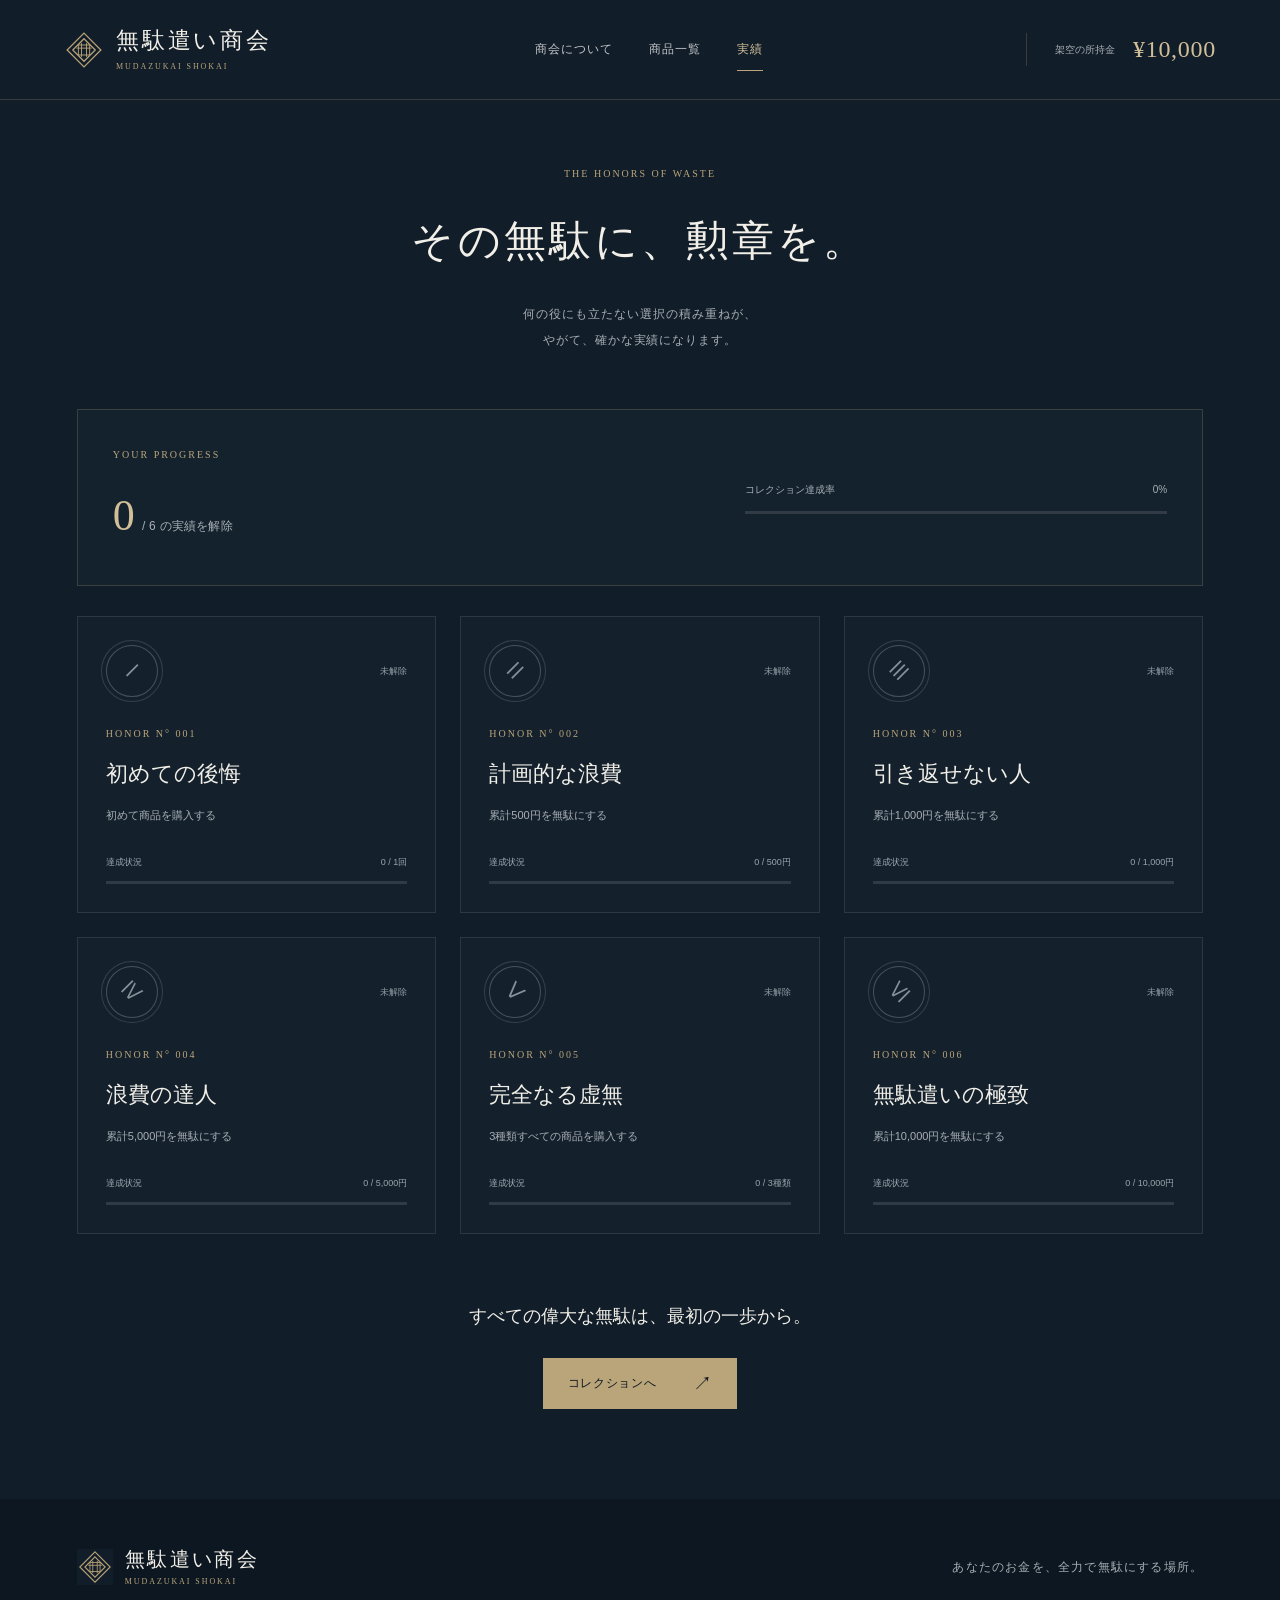
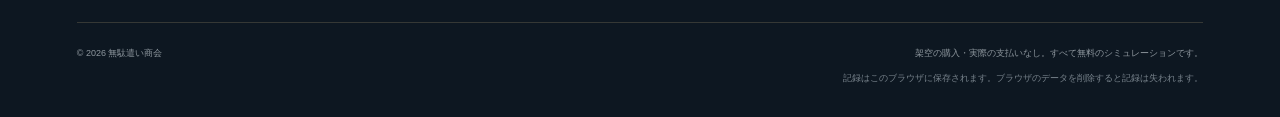
==== achievements.html @ 3b6da00a "Build Muda Shokai static shop" ====
<!doctype html><html lang="ja"><head><meta charset="utf-8"><meta name="viewport" content="width=device-width, initial-scale=1"><meta name="theme-color" content="#111d29"><title>実績 | 無駄遣い商会</title><link rel="icon" href="assets/images/mark.svg" type="image/svg+xml"><link rel="stylesheet" href="css/style.css"><script defer src="js/storage.js"></script><script defer src="js/main.js"></script><script defer src="js/achievements.js"></script></head><body data-page="achievements"><a class="skip" href="#main">本文へ移動</a><div id="site-header"></div><main id="main"><section class="page-intro section"><p class="eyebrow">THE HONORS OF WASTE</p><h1>その無駄に、勲章を。</h1><p>何の役にも立たない選択の積み重ねが、<br>やがて、確かな実績になります。</p></section><section class="section achievements-section"><div class="achievement-overview"><div><span class="eyebrow">YOUR PROGRESS</span><h2><span id="unlocked-count">0</span><small> / 6 の実績を解除</small></h2></div><div class="overall-progress"><label for="overall-progress">コレクション達成率 <span id="overall-percent">0%</span></label><progress id="overall-progress" max="6" value="0">0 / 6</progress></div></div><div class="achievement-grid" id="achievements-list"></div><div class="achievement-cta"><p>すべての偉大な無駄は、最初の一歩から。</p><a class="button gold" href="shop.html">コレクションへ <span>↗</span></a></div></section></main><div id="site-footer"></div><div id="toast-region" aria-live="polite"></div></body></html>
---- css/style.css ----
@charset "UTF-8";
:root{
  --navy:#111d29;
  --deep:#0d1721;
  --panel:#192633;
  --gold:#baa57a;
  --gold-light:#d1bf98;
  --paper:#f1efe8;
  --ink:#202d36;
  --muted:#a8afb4;
  --line:rgba(186,165,122,.23);
  --serif:"Yu Mincho","Hiragino Mincho ProN","Noto Serif CJK JP",serif;
  --sans:"Yu Gothic","Hiragino Kaku Gothic ProN",Meiryo,sans-serif}
  *{
    box-sizing:border-box}
    html{
      scroll-behavior:smooth;
      scroll-padding-top:100px}
      body{
        margin:0;
        background:var(--navy);
        color:var(--paper);
        font:14px/1.9 var(--sans);
        -webkit-font-smoothing:antialiased}
        a{
          color:inherit;
          text-decoration:none}
          button,input{
            font:inherit}
            button,a{
              -webkit-tap-highlight-color:transparent}
              button{
                cursor:pointer}
                button:disabled{
                  cursor:not-allowed;
                  opacity:.5}
                  img{
                    max-width:100%;
                    display:block}
                    h1,h2,h3,p{
                      margin:0}
                      h1,h2,h3{
                        font-family:var(--serif);
                        font-weight:500}
                        h2{
                          font-size:32px;
                          line-height:1.7;
                          letter-spacing:.08em}
                          button{
                            color:inherit}
                            button:focus-visible,a:focus-visible,summary:focus-visible{
                              outline:2px solid var(--gold-light);
                              outline-offset:6px}
                              ::selection{
                                background:#baa57a;
                                color:var(--deep)}
                                .section{
                                  padding:90px max(6%,calc((100vw - 1280px)/2))}
                                  .eyebrow{
                                    font-family:Georgia,serif;
                                    font-size:10px;
                                    letter-spacing:.2em;
                                    color:var(--gold);
                                    line-height:1.8}
                                    .subtle{
                                      font-size:11px;
                                      color:var(--muted)}
                                      .fine{
                                        font-size:10px;
                                        line-height:1.9;
                                        color:var(--muted)}
                                        .skip{
                                          position:fixed;
                                          top:-100px;
                                          left:20px;
                                          z-index:200;
                                          background:var(--gold);
                                          color:var(--deep);
                                          padding:10px}
                                          .skip:focus{
                                            top:10px}
                                            .site-header{
                                              height:100px;
                                              padding:0 5%;
                                              display:flex;
                                              align-items:center;
                                              justify-content:space-between;
                                              border-bottom:1px solid var(--line);
                                              gap:30px;
                                              background:var(--navy)}
                                              .brand{
                                                display:flex;
                                                gap:12px;
                                                align-items:center;
                                                flex-shrink:0}
                                                .brand>span{
                                                  font-family:var(--serif);
                                                  font-size:23px;
                                                  letter-spacing:.12em;
                                                  line-height:1.5}
                                                  .brand small{
                                                    display:block;
                                                    font:8px/2 Georgia,serif;
                                                    letter-spacing:.24em;
                                                    color:var(--gold)}
                                                    .site-header nav{
                                                      display:flex;
                                                      gap:36px;
                                                      height:100%;
                                                      align-items:center}
                                                      .site-header nav a{
                                                        font-size:12px;
                                                        letter-spacing:.08em;
                                                        position:relative;
                                                        padding:10px 0;
                                                        color:#c2c6c8}
                                                        .site-header nav a:hover,.site-header nav a[aria-current]{
                                                          color:var(--gold-light)}
                                                          .site-header nav a[aria-current]:after{
                                                            content:"";
                                                            position:absolute;
                                                            bottom:0;
                                                            left:0;
                                                            right:0;
                                                            height:1px;
                                                            background:var(--gold)}
                                                            .header-wallet{
                                                              display:flex;
                                                              align-items:center;
                                                              gap:18px;
                                                              padding-left:28px;
                                                              border-left:1px solid var(--line)}
                                                              .header-wallet>span{
                                                                font-size:10px;
                                                                color:var(--muted)}
                                                                .header-wallet strong{
                                                                  font:24px/1.4 Georgia,serif;
                                                                  letter-spacing:.03em;
                                                                  color:var(--gold-light)}
                                                                  .hero{
                                                                    position:relative;
                                                                    min-height:710px;
                                                                    max-width:1600px;
                                                                    margin:auto;
                                                                    display:grid;
                                                                    grid-template-columns:1fr 1fr;
                                                                    align-items:center;
                                                                    padding:70px 6% 100px;
                                                                    gap:5%}
                                                                    .hero-copy{
                                                                      position:relative;
                                                                      z-index:1}
                                                                      .hero h1{
                                                                        font-size:clamp(38px,4.2vw,63px);
                                                                        letter-spacing:.1em;
                                                                        line-height:1.75;
                                                                        margin:20px 0 22px}
                                                                        .hero h1 span{
                                                                          color:var(--gold-light)}
                                                                          .hero-description{
                                                                            font-size:13px;
                                                                            color:#c0c5c8;
                                                                            letter-spacing:.1em;
                                                                            line-height:2.2;
                                                                            margin-bottom:30px}
                                                                            .button{
                                                                              min-height:49px;
                                                                              padding:13px 24px;
                                                                              border:1px solid var(--line);
                                                                              display:inline-flex;
                                                                              align-items:center;
                                                                              justify-content:space-between;
                                                                              gap:36px;
                                                                              font-size:12px;
                                                                              letter-spacing:.06em;
                                                                              background:transparent;
                                                                              transition:background .25s,color .25s,transform .25s,border-color .25s}
                                                                              .button span{
                                                                                font-family:var(--sans);
                                                                                font-size:19px;
                                                                                line-height:1}
                                                                                .button:hover:not(:disabled){
                                                                                  border-color:var(--gold);
                                                                                  background:rgba(186,165,122,.08);
                                                                                  transform:translateY(-2px)}
                                                                                  .button.gold{
                                                                                    background:var(--gold);
                                                                                    border-color:var(--gold);
                                                                                    color:var(--deep)}
                                                                                    .button.gold:hover:not(:disabled){
                                                                                      background:var(--gold-light)}
                                                                                      .hero .fine{
                                                                                        margin-top:16px;
                                                                                        font-size:9px}
                                                                                        .hero-art{
                                                                                          position:relative;
                                                                                          align-self:stretch;
                                                                                          display:flex;
                                                                                          flex-direction:column;
                                                                                          justify-content:center;
                                                                                          padding-top:36px}
                                                                                          .hero-art>img{
                                                                                            width:100%;
                                                                                            aspect-ratio:1.07;
                                                                                            object-fit:cover}
                                                                                            .art-coordinate{
                                                                                              position:absolute;
                                                                                              top:20px;
                                                                                              left:0;
                                                                                              font:9px/1.5 Georgia,serif;
                                                                                              letter-spacing:.16em;
                                                                                              color:var(--gold)}
                                                                                              .exhibit-caption{
                                                                                                display:flex;
                                                                                                justify-content:space-between;
                                                                                                border-top:1px solid var(--line);
                                                                                                padding:17px 0 0;
                                                                                                font-family:var(--serif);
                                                                                                font-size:14px;
                                                                                                letter-spacing:.1em}
                                                                                                .exhibit-caption>span:last-child{
                                                                                                  font-family:Georgia,serif;
                                                                                                  font-size:20px;
                                                                                                  color:var(--gold-light)}
                                                                                                  .exhibit-caption small{
                                                                                                    font:9px var(--sans);
                                                                                                    color:var(--muted);
                                                                                                    margin-left:7px}
                                                                                                    .art-note{
                                                                                                      font-size:10px;
                                                                                                      color:var(--muted);
                                                                                                      margin-top:4px;
                                                                                                      letter-spacing:.08em}
                                                                                                      .scroll-cue{
                                                                                                        position:absolute;
                                                                                                        left:6%;
                                                                                                        bottom:28px;
                                                                                                        font:8px/1.5 Georgia,serif;
                                                                                                        letter-spacing:.15em;
                                                                                                        color:var(--gold)}
                                                                                                        .scroll-cue span{
                                                                                                          margin-left:25px;
                                                                                                          font-size:20px}
                                                                                                          .philosophy{
                                                                                                            background:var(--paper);
                                                                                                            color:var(--ink);
                                                                                                            display:grid;
                                                                                                            grid-template-columns:1fr 1.15fr;
                                                                                                            gap:10%;
                                                                                                            padding-top:92px;
                                                                                                            padding-bottom:92px}
                                                                                                            .philosophy .eyebrow{
                                                                                                              color:#87734e;
                                                                                                              margin-bottom:24px}
                                                                                                              .philosophy h2{
                                                                                                                font-size:38px;
                                                                                                                line-height:1.8}
                                                                                                                .prose{
                                                                                                                  padding-top:6px;
                                                                                                                  font-size:13px;
                                                                                                                  color:#51595d;
                                                                                                                  line-height:2.25}
                                                                                                                  .prose>p+p{
                                                                                                                    margin-top:22px}
                                                                                                                    .prose .simulation-note{
                                                                                                                      border-top:1px solid #d3cec1;
                                                                                                                      padding-top:21px;
                                                                                                                      font-size:11px;
                                                                                                                      display:flex;
                                                                                                                      gap:12px;
                                                                                                                      color:#687074}
                                                                                                                      .simulation-note>span{
                                                                                                                        color:#8e7c58;
                                                                                                                        font-size:16px}
                                                                                                                        .section-heading{
                                                                                                                          display:flex;
                                                                                                                          justify-content:space-between;
                                                                                                                          align-items:end;
                                                                                                                          gap:24px;
                                                                                                                          margin-bottom:38px}
                                                                                                                          .section-heading h2{
                                                                                                                            margin-top:12px}
                                                                                                                            .text-link{
                                                                                                                              border:0;
                                                                                                                              background:transparent;
                                                                                                                              color:var(--gold-light);
                                                                                                                              font-size:11px;
                                                                                                                              display:inline-flex;
                                                                                                                              gap:26px;
                                                                                                                              align-items:center;
                                                                                                                              padding:5px 0;
                                                                                                                              border-bottom:1px solid var(--line)}
                                                                                                                              .text-link:hover{
                                                                                                                                border-color:var(--gold)}
                                                                                                                                .product-grid{
                                                                                                                                  display:grid;
                                                                                                                                  grid-template-columns:repeat(3,minmax(0,1fr));
                                                                                                                                  gap:28px}
                                                                                                                                  .product-card{
                                                                                                                                    min-width:0}
                                                                                                                                    .product-image{
                                                                                                                                      display:block;
                                                                                                                                      position:relative;
                                                                                                                                      overflow:hidden;
                                                                                                                                      background:var(--panel);
                                                                                                                                      aspect-ratio:1.1}
                                                                                                                                      .product-image img{
                                                                                                                                        height:100%;
                                                                                                                                        width:100%;
                                                                                                                                        object-fit:cover;
                                                                                                                                        transition:transform .7s}
                                                                                                                                        .product-image:hover img{
                                                                                                                                          transform:scale(1.035)}
                                                                                                                                          .product-number{
                                                                                                                                            position:absolute;
                                                                                                                                            top:16px;
                                                                                                                                            left:18px;
                                                                                                                                            font:10px Georgia,serif;
                                                                                                                                            color:#c1b79e;
                                                                                                                                            letter-spacing:.1em}
                                                                                                                                            .product-card:nth-child(2) .product-number,.product-card:nth-child(2) .product-label{
                                                                                                                                              color:#746b57}
                                                                                                                                              .product-label{
                                                                                                                                                position:absolute;
                                                                                                                                                bottom:14px;
                                                                                                                                                left:18px;
                                                                                                                                                font-size:9px;
                                                                                                                                                letter-spacing:.1em;
                                                                                                                                                color:#bcc0bf}
                                                                                                                                                .product-info{
                                                                                                                                                  padding-top:23px}
                                                                                                                                                  .product-info .eyebrow{
                                                                                                                                                    font-size:8px;
                                                                                                                                                    letter-spacing:.16em}
                                                                                                                                                    .product-title{
                                                                                                                                                      display:flex;
                                                                                                                                                      align-items:center;
                                                                                                                                                      justify-content:space-between;
                                                                                                                                                      gap:8px;
                                                                                                                                                      margin:10px 0 14px}
                                                                                                                                                      .product-title h3{
                                                                                                                                                        font-size:18px;
                                                                                                                                                        letter-spacing:.03em}
                                                                                                                                                        .product-title>span{
                                                                                                                                                          font:20px Georgia,serif;
                                                                                                                                                          white-space:nowrap;
                                                                                                                                                          color:var(--gold-light)}
                                                                                                                                                          .product-title small,.history-row strong small{
                                                                                                                                                            font:8px var(--sans);
                                                                                                                                                            margin-left:5px;
                                                                                                                                                            color:var(--muted)}
                                                                                                                                                            .product-description{
                                                                                                                                                              font-size:11px;
                                                                                                                                                              line-height:2;
                                                                                                                                                              color:var(--muted)}
                                                                                                                                                              .product-more{
                                                                                                                                                                display:flex;
                                                                                                                                                                justify-content:space-between;
                                                                                                                                                                padding:20px 0 12px;
                                                                                                                                                                border-bottom:1px solid var(--line);
                                                                                                                                                                font-size:10px;
                                                                                                                                                                color:var(--gold-light)}
                                                                                                                                                                .product-more:hover{
                                                                                                                                                                  color:white}
                                                                                                                                                                  .record-section{
                                                                                                                                                                    border-top:1px solid var(--line);
                                                                                                                                                                    background:#14212d}
                                                                                                                                                                    .stats{
                                                                                                                                                                      display:grid;
                                                                                                                                                                      grid-template-columns:repeat(3,1fr);
                                                                                                                                                                      margin-top:45px}
                                                                                                                                                                      .stats>div{
                                                                                                                                                                        padding:4px 30px;
                                                                                                                                                                        border-left:1px solid var(--line)}
                                                                                                                                                                        .stats>div:first-child{
                                                                                                                                                                          padding-left:0;
                                                                                                                                                                          border-left:0}
                                                                                                                                                                          .stats>div>span{
                                                                                                                                                                            font-size:11px;
                                                                                                                                                                            color:var(--muted)}
                                                                                                                                                                            .stats strong{
                                                                                                                                                                              display:block;
                                                                                                                                                                              font:46px/1.6 Georgia,serif;
                                                                                                                                                                              color:var(--gold-light);
                                                                                                                                                                              letter-spacing:.03em;
                                                                                                                                                                              margin-top:12px}
                                                                                                                                                                              .stats b{
                                                                                                                                                                                font-weight:400}
                                                                                                                                                                                .stats small{
                                                                                                                                                                                  font-size:16px;
                                                                                                                                                                                  margin-left:12px;
                                                                                                                                                                                  color:#939b9f}
                                                                                                                                                                                  .closing{
                                                                                                                                                                                    text-align:center;
                                                                                                                                                                                    padding-top:110px;
                                                                                                                                                                                    padding-bottom:110px;
                                                                                                                                                                                    border-top:1px solid var(--line)}
                                                                                                                                                                                    .closing h2{
                                                                                                                                                                                      font-size:40px;
                                                                                                                                                                                      margin:25px 0 35px}
                                                                                                                                                                                      .closing .eyebrow{
                                                                                                                                                                                        font-size:9px}
                                                                                                                                                                                        .site-footer{
                                                                                                                                                                                          background:var(--deep);
                                                                                                                                                                                          padding-top:45px;
                                                                                                                                                                                          padding-bottom:30px}
                                                                                                                                                                                          .footer-top{
                                                                                                                                                                                            display:flex;
                                                                                                                                                                                            justify-content:space-between;
                                                                                                                                                                                            align-items:center;
                                                                                                                                                                                            padding-bottom:32px;
                                                                                                                                                                                            border-bottom:1px solid var(--line)}
                                                                                                                                                                                            .footer-top .brand>span{
                                                                                                                                                                                              font-size:20px}
                                                                                                                                                                                              .footer-top>p{
                                                                                                                                                                                                font-family:var(--serif);
                                                                                                                                                                                                font-size:12px;
                                                                                                                                                                                                letter-spacing:.1em;
                                                                                                                                                                                                color:var(--muted)}
                                                                                                                                                                                                .footer-bottom{
                                                                                                                                                                                                  display:flex;
                                                                                                                                                                                                  justify-content:space-between;
                                                                                                                                                                                                  gap:20px;
                                                                                                                                                                                                  margin-top:22px;
                                                                                                                                                                                                  color:#8e979e;
                                                                                                                                                                                                  font-size:9px}
                                                                                                                                                                                                  .storage-note{
                                                                                                                                                                                                    font-size:9px;
                                                                                                                                                                                                    color:#78838c;
                                                                                                                                                                                                    margin-top:8px;
                                                                                                                                                                                                    text-align:right}
                                                                                                                                                                                                    .page-intro{
                                                                                                                                                                                                      padding-top:65px;
                                                                                                                                                                                                      padding-bottom:45px;
                                                                                                                                                                                                      text-align:center}
                                                                                                                                                                                                      .page-intro h1{
                                                                                                                                                                                                        font-size:42px;
                                                                                                                                                                                                        letter-spacing:.08em;
                                                                                                                                                                                                        margin:19px 0}
                                                                                                                                                                                                        .page-intro>p:not(.eyebrow){
                                                                                                                                                                                                          font-size:12px;
                                                                                                                                                                                                          color:var(--muted);
                                                                                                                                                                                                          line-height:2.2;
                                                                                                                                                                                                          letter-spacing:.08em}
                                                                                                                                                                                                          .notice{
                                                                                                                                                                                                            font-size:10px;
                                                                                                                                                                                                            color:var(--gold-light);
                                                                                                                                                                                                            margin-top:28px;
                                                                                                                                                                                                            display:inline-block;
                                                                                                                                                                                                            padding:8px 20px;
                                                                                                                                                                                                            border:1px solid var(--line)}
                                                                                                                                                                                                            .shop-section{
                                                                                                                                                                                                              padding-top:12px;
                                                                                                                                                                                                              padding-bottom:75px}
                                                                                                                                                                                                              .collection-bar{
                                                                                                                                                                                                                display:flex;
                                                                                                                                                                                                                justify-content:space-between;
                                                                                                                                                                                                                align-items:center;
                                                                                                                                                                                                                border-bottom:1px solid var(--line);
                                                                                                                                                                                                                padding-bottom:18px;
                                                                                                                                                                                                                margin-bottom:28px;
                                                                                                                                                                                                                font-size:10px;
                                                                                                                                                                                                                color:var(--muted)}
                                                                                                                                                                                                                .collection-bar strong{
                                                                                                                                                                                                                  font:22px Georgia,serif;
                                                                                                                                                                                                                  color:var(--gold-light);
                                                                                                                                                                                                                  margin-left:16px}
                                                                                                                                                                                                                  .buy-button{
                                                                                                                                                                                                                    width:100%;
                                                                                                                                                                                                                    margin-top:23px;
                                                                                                                                                                                                                    color:var(--gold-light)}
                                                                                                                                                                                                                    .account-section{
                                                                                                                                                                                                                      border-top:1px solid var(--line);
                                                                                                                                                                                                                      background:#14212d}
                                                                                                                                                                                                                      .empty-state{
                                                                                                                                                                                                                        text-align:center;
                                                                                                                                                                                                                        border:1px solid var(--line);
                                                                                                                                                                                                                        padding:48px 20px}
                                                                                                                                                                                                                        .empty-state>span{
                                                                                                                                                                                                                          font-size:28px;
                                                                                                                                                                                                                          color:var(--gold)}
                                                                                                                                                                                                                          .empty-state h3{
                                                                                                                                                                                                                            font-size:18px;
                                                                                                                                                                                                                            margin:12px}
                                                                                                                                                                                                                            .empty-state p{
                                                                                                                                                                                                                              font-size:11px;
                                                                                                                                                                                                                              color:var(--muted)}
                                                                                                                                                                                                                              .account-actions{
                                                                                                                                                                                                                                display:flex;
                                                                                                                                                                                                                                justify-content:space-between;
                                                                                                                                                                                                                                align-items:center;
                                                                                                                                                                                                                                gap:30px;
                                                                                                                                                                                                                                margin-top:40px;
                                                                                                                                                                                                                                padding:28px 0;
                                                                                                                                                                                                                                border-top:1px solid var(--line)}
                                                                                                                                                                                                                                .account-actions h3{
                                                                                                                                                                                                                                  font-size:18px;
                                                                                                                                                                                                                                  margin-bottom:8px}
                                                                                                                                                                                                                                  .account-actions p{
                                                                                                                                                                                                                                    font-size:11px;
                                                                                                                                                                                                                                    color:var(--muted)}
                                                                                                                                                                                                                                    .data-settings{
                                                                                                                                                                                                                                      font-size:11px;
                                                                                                                                                                                                                                      color:var(--muted);
                                                                                                                                                                                                                                      padding-top:18px;
                                                                                                                                                                                                                                      border-top:1px solid var(--line)}
                                                                                                                                                                                                                                      summary{
                                                                                                                                                                                                                                        cursor:pointer;
                                                                                                                                                                                                                                        display:list-item}
                                                                                                                                                                                                                                        .data-settings p{
                                                                                                                                                                                                                                          margin:15px 0;
                                                                                                                                                                                                                                          max-width:700px}
                                                                                                                                                                                                                                          .danger-button{
                                                                                                                                                                                                                                            background:transparent;
                                                                                                                                                                                                                                            color:#d6a79f;
                                                                                                                                                                                                                                            padding:8px 0;
                                                                                                                                                                                                                                            border:0;
                                                                                                                                                                                                                                            border-bottom:1px solid #8a625b;
                                                                                                                                                                                                                                            font-size:11px}
                                                                                                                                                                                                                                            .history-list{
                                                                                                                                                                                                                                              max-height:620px;
                                                                                                                                                                                                                                              overflow:auto;
                                                                                                                                                                                                                                              scrollbar-color:#70634b var(--navy)}
                                                                                                                                                                                                                                              .history-summary{
                                                                                                                                                                                                                                                font-size:11px;
                                                                                                                                                                                                                                                color:var(--muted);
                                                                                                                                                                                                                                                margin-bottom:16px}
                                                                                                                                                                                                                                                .history-row{
                                                                                                                                                                                                                                                  display:flex;
                                                                                                                                                                                                                                                  align-items:center;
                                                                                                                                                                                                                                                  gap:20px;
                                                                                                                                                                                                                                                  padding:18px 0;
                                                                                                                                                                                                                                                  border-bottom:1px solid var(--line)}
                                                                                                                                                                                                                                                  .history-row img{
                                                                                                                                                                                                                                                    object-fit:cover;
                                                                                                                                                                                                                                                    flex-shrink:0}
                                                                                                                                                                                                                                                    .history-row>div{
                                                                                                                                                                                                                                                      flex:1}
                                                                                                                                                                                                                                                      .history-row h3{
                                                                                                                                                                                                                                                        font-size:15px}
                                                                                                                                                                                                                                                        .history-row p{
                                                                                                                                                                                                                                                          font-size:9px;
                                                                                                                                                                                                                                                          color:var(--muted)}
                                                                                                                                                                                                                                                          .history-id{
                                                                                                                                                                                                                                                            display:block;
                                                                                                                                                                                                                                                            font:8px/1.7 monospace;
                                                                                                                                                                                                                                                            letter-spacing:.03em}
                                                                                                                                                                                                                                                            .history-row>strong{
                                                                                                                                                                                                                                                              font:21px Georgia,serif;
                                                                                                                                                                                                                                                              color:var(--gold-light)}
                                                                                                                                                                                                                                                              .history-row .text-link{
                                                                                                                                                                                                                                                                font-size:10px;
                                                                                                                                                                                                                                                                white-space:nowrap}
                                                                                                                                                                                                                                                                .achievement-overview{
                                                                                                                                                                                                                                                                  padding:30px 35px;
                                                                                                                                                                                                                                                                  border:1px solid var(--line);
                                                                                                                                                                                                                                                                  display:flex;
                                                                                                                                                                                                                                                                  align-items:center;
                                                                                                                                                                                                                                                                  justify-content:space-between;
                                                                                                                                                                                                                                                                  gap:40px;
                                                                                                                                                                                                                                                                  margin-bottom:30px;
                                                                                                                                                                                                                                                                  background:#14222e}
                                                                                                                                                                                                                                                                  .achievement-overview h2{
                                                                                                                                                                                                                                                                    font:44px/1.8 Georgia,serif;
                                                                                                                                                                                                                                                                    color:var(--gold-light);
                                                                                                                                                                                                                                                                    margin-top:10px}
                                                                                                                                                                                                                                                                    .achievement-overview h2 small{
                                                                                                                                                                                                                                                                      font:12px var(--sans);
                                                                                                                                                                                                                                                                      color:var(--muted);
                                                                                                                                                                                                                                                                      letter-spacing:.02em}
                                                                                                                                                                                                                                                                      .overall-progress{
                                                                                                                                                                                                                                                                        width:40%}
                                                                                                                                                                                                                                                                        .overall-progress label{
                                                                                                                                                                                                                                                                          display:flex;
                                                                                                                                                                                                                                                                          justify-content:space-between;
                                                                                                                                                                                                                                                                          font-size:10px;
                                                                                                                                                                                                                                                                          color:var(--muted);
                                                                                                                                                                                                                                                                          margin-bottom:12px}
                                                                                                                                                                                                                                                                          .achievement-grid{
                                                                                                                                                                                                                                                                            display:grid;
                                                                                                                                                                                                                                                                            grid-template-columns:repeat(3,1fr);
                                                                                                                                                                                                                                                                            gap:24px}
                                                                                                                                                                                                                                                                            .achievement-card{
                                                                                                                                                                                                                                                                              padding:28px;
                                                                                                                                                                                                                                                                              border:1px solid #2c3741;
                                                                                                                                                                                                                                                                              background:#14212d}
                                                                                                                                                                                                                                                                              .achievement-top{
                                                                                                                                                                                                                                                                                display:flex;
                                                                                                                                                                                                                                                                                justify-content:space-between;
                                                                                                                                                                                                                                                                                align-items:center;
                                                                                                                                                                                                                                                                                margin-bottom:28px}
                                                                                                                                                                                                                                                                                .medallion{
                                                                                                                                                                                                                                                                                  width:52px;
                                                                                                                                                                                                                                                                                  height:52px;
                                                                                                                                                                                                                                                                                  border:1px solid #48515a;
                                                                                                                                                                                                                                                                                  outline:1px solid #34414b;
                                                                                                                                                                                                                                                                                  outline-offset:4px;
                                                                                                                                                                                                                                                                                  transform:rotate(45deg);
                                                                                                                                                                                                                                                                                  display:grid;
                                                                                                                                                                                                                                                                                  place-content:center;
                                                                                                                                                                                                                                                                                  color:#879199;
                                                                                                                                                                                                                                                                                  font:22px Georgia,serif;
                                                                                                                                                                                                                                                                                  border-radius:50%}
                                                                                                                                                                                                                                                                                  .achievement-status{
                                                                                                                                                                                                                                                                                    font-size:9px;
                                                                                                                                                                                                                                                                                    color:#929ca4}
                                                                                                                                                                                                                                                                                    .achievement-card h3{
                                                                                                                                                                                                                                                                                      font-size:22px;
                                                                                                                                                                                                                                                                                      margin:10px 0}
                                                                                                                                                                                                                                                                                      .achievement-card>p:not(.eyebrow){
                                                                                                                                                                                                                                                                                        font-size:11px;
                                                                                                                                                                                                                                                                                        color:var(--muted)}
                                                                                                                                                                                                                                                                                        .progress-label{
                                                                                                                                                                                                                                                                                          display:flex;
                                                                                                                                                                                                                                                                                          justify-content:space-between;
                                                                                                                                                                                                                                                                                          gap:10px;
                                                                                                                                                                                                                                                                                          margin-top:28px;
                                                                                                                                                                                                                                                                                          font-size:9px;
                                                                                                                                                                                                                                                                                          color:#9ba5ac}
                                                                                                                                                                                                                                                                                          progress{
                                                                                                                                                                                                                                                                                            display:block;
                                                                                                                                                                                                                                                                                            appearance:none;
                                                                                                                                                                                                                                                                                            width:100%;
                                                                                                                                                                                                                                                                                            height:3px;
                                                                                                                                                                                                                                                                                            border:0;
                                                                                                                                                                                                                                                                                            background:#303b45;
                                                                                                                                                                                                                                                                                            margin-top:10px;
                                                                                                                                                                                                                                                                                            color:var(--gold)}
                                                                                                                                                                                                                                                                                            progress::-webkit-progress-bar{
                                                                                                                                                                                                                                                                                              background:#303b45}
                                                                                                                                                                                                                                                                                              progress::-webkit-progress-value{
                                                                                                                                                                                                                                                                                                background:var(--gold)}
                                                                                                                                                                                                                                                                                                progress::-moz-progress-bar{
                                                                                                                                                                                                                                                                                                  background:var(--gold)}
                                                                                                                                                                                                                                                                                                  .unlocked{
                                                                                                                                                                                                                                                                                                    border-color:#76674b;
                                                                                                                                                                                                                                                                                                    background:#1b2831}
                                                                                                                                                                                                                                                                                                    .unlocked .medallion{
                                                                                                                                                                                                                                                                                                      color:var(--gold-light);
                                                                                                                                                                                                                                                                                                      border-color:var(--gold);
                                                                                                                                                                                                                                                                                                      outline-color:#6c604a}
                                                                                                                                                                                                                                                                                                      .unlocked .achievement-status{
                                                                                                                                                                                                                                                                                                        color:var(--gold-light)}
                                                                                                                                                                                                                                                                                                        .achievement-cta{
                                                                                                                                                                                                                                                                                                          text-align:center;
                                                                                                                                                                                                                                                                                                          margin-top:65px}
                                                                                                                                                                                                                                                                                                          .achievement-cta p{
                                                                                                                                                                                                                                                                                                            font-family:var(--serif);
                                                                                                                                                                                                                                                                                                            font-size:18px;
                                                                                                                                                                                                                                                                                                            margin-bottom:25px}
                                                                                                                                                                                                                                                                                                            .achievements-section{
                                                                                                                                                                                                                                                                                                              padding-top:10px}
                                                                                                                                                                                                                                                                                                              .modal-open{
                                                                                                                                                                                                                                                                                                                overflow:hidden}
                                                                                                                                                                                                                                                                                                                dialog{
                                                                                                                                                                                                                                                                                                                  width:550px;
                                                                                                                                                                                                                                                                                                                  max-width:calc(100% - 32px);
                                                                                                                                                                                                                                                                                                                  max-height:calc(100dvh - 40px);
                                                                                                                                                                                                                                                                                                                  overflow:auto;
                                                                                                                                                                                                                                                                                                                  border:1px solid #7f7054;
                                                                                                                                                                                                                                                                                                                  background:var(--navy);
                                                                                                                                                                                                                                                                                                                  color:var(--paper);
                                                                                                                                                                                                                                                                                                                  padding:42px;
                                                                                                                                                                                                                                                                                                                  box-shadow:0 30px 120px #0007}
                                                                                                                                                                                                                                                                                                                  dialog::backdrop{
                                                                                                                                                                                                                                                                                                                    background:#050b11c7;
                                                                                                                                                                                                                                                                                                                    backdrop-filter:blur(5px)}
                                                                                                                                                                                                                                                                                                                    dialog[open]{
                                                                                                                                                                                                                                                                                                                      animation:dialog-in .25s ease-out}
                                                                                                                                                                                                                                                                                                                      .dialog-close{
                                                                                                                                                                                                                                                                                                                        position:absolute;
                                                                                                                                                                                                                                                                                                                        right:14px;
                                                                                                                                                                                                                                                                                                                        top:9px;
                                                                                                                                                                                                                                                                                                                        background:none;
                                                                                                                                                                                                                                                                                                                        border:0;
                                                                                                                                                                                                                                                                                                                        color:var(--muted);
                                                                                                                                                                                                                                                                                                                        font-size:26px;
                                                                                                                                                                                                                                                                                                                        width:36px;
                                                                                                                                                                                                                                                                                                                        height:36px}
                                                                                                                                                                                                                                                                                                                        .dialog-close:hover{
                                                                                                                                                                                                                                                                                                                          color:white}
                                                                                                                                                                                                                                                                                                                          dialog h2{
                                                                                                                                                                                                                                                                                                                            font-size:25px;
                                                                                                                                                                                                                                                                                                                            letter-spacing:.04em;
                                                                                                                                                                                                                                                                                                                            margin:12px 0 20px}
                                                                                                                                                                                                                                                                                                                            dialog h3{
                                                                                                                                                                                                                                                                                                                              font-size:20px;
                                                                                                                                                                                                                                                                                                                              text-align:center;
                                                                                                                                                                                                                                                                                                                              margin:18px 0}
                                                                                                                                                                                                                                                                                                                              .dialog-product{
                                                                                                                                                                                                                                                                                                                                width:100%;
                                                                                                                                                                                                                                                                                                                                height:160px;
                                                                                                                                                                                                                                                                                                                                object-fit:cover;
                                                                                                                                                                                                                                                                                                                                object-position:center 48%;
                                                                                                                                                                                                                                                                                                                                margin-top:20px}
                                                                                                                                                                                                                                                                                                                                .receipt{
                                                                                                                                                                                                                                                                                                                                  border-top:1px solid var(--line);
                                                                                                                                                                                                                                                                                                                                  border-bottom:1px solid var(--line);
                                                                                                                                                                                                                                                                                                                                  padding:15px 0;
                                                                                                                                                                                                                                                                                                                                  margin:18px 0}
                                                                                                                                                                                                                                                                                                                                  .receipt>div{
                                                                                                                                                                                                                                                                                                                                    display:flex;
                                                                                                                                                                                                                                                                                                                                    justify-content:space-between;
                                                                                                                                                                                                                                                                                                                                    gap:15px;
                                                                                                                                                                                                                                                                                                                                    font-size:11px;
                                                                                                                                                                                                                                                                                                                                    padding:5px 0;
                                                                                                                                                                                                                                                                                                                                    color:#c1c6c9}
                                                                                                                                                                                                                                                                                                                                    .receipt strong{
                                                                                                                                                                                                                                                                                                                                      color:var(--gold-light);
                                                                                                                                                                                                                                                                                                                                      font-size:15px;
                                                                                                                                                                                                                                                                                                                                      font-weight:400;
                                                                                                                                                                                                                                                                                                                                      white-space:nowrap}
                                                                                                                                                                                                                                                                                                                                      .receipt small{
                                                                                                                                                                                                                                                                                                                                        font-size:9px}
                                                                                                                                                                                                                                                                                                                                        .dialog-note{
                                                                                                                                                                                                                                                                                                                                          font-size:10px;
                                                                                                                                                                                                                                                                                                                                          line-height:1.8;
                                                                                                                                                                                                                                                                                                                                          color:var(--muted);
                                                                                                                                                                                                                                                                                                                                          text-align:center;
                                                                                                                                                                                                                                                                                                                                          margin:17px 0}
                                                                                                                                                                                                                                                                                                                                          .full{
                                                                                                                                                                                                                                                                                                                                            width:100%;
                                                                                                                                                                                                                                                                                                                                            justify-content:center;
                                                                                                                                                                                                                                                                                                                                            gap:16px}
                                                                                                                                                                                                                                                                                                                                            .cancel-button{
                                                                                                                                                                                                                                                                                                                                              background:none;
                                                                                                                                                                                                                                                                                                                                              border:0;
                                                                                                                                                                                                                                                                                                                                              display:block;
                                                                                                                                                                                                                                                                                                                                              margin:18px auto 0;
                                                                                                                                                                                                                                                                                                                                              padding:5px 18px;
                                                                                                                                                                                                                                                                                                                                              font-size:11px;
                                                                                                                                                                                                                                                                                                                                              color:var(--muted)}
                                                                                                                                                                                                                                                                                                                                              .cancel-button:hover{
                                                                                                                                                                                                                                                                                                                                                color:white}
                                                                                                                                                                                                                                                                                                                                                .processing{
                                                                                                                                                                                                                                                                                                                                                  padding:75px 0;
                                                                                                                                                                                                                                                                                                                                                  text-align:center}
                                                                                                                                                                                                                                                                                                                                                  .processing p:last-child{
                                                                                                                                                                                                                                                                                                                                                    font-size:11px;
                                                                                                                                                                                                                                                                                                                                                    color:var(--muted)}
                                                                                                                                                                                                                                                                                                                                                    .loader{
                                                                                                                                                                                                                                                                                                                                                      height:55px;
                                                                                                                                                                                                                                                                                                                                                      width:55px;
                                                                                                                                                                                                                                                                                                                                                      margin:0 auto 38px;
                                                                                                                                                                                                                                                                                                                                                      border:1px solid var(--line);
                                                                                                                                                                                                                                                                                                                                                      border-top-color:var(--gold);
                                                                                                                                                                                                                                                                                                                                                      border-radius:50%;
                                                                                                                                                                                                                                                                                                                                                      animation:spin 1.5s linear infinite}
                                                                                                                                                                                                                                                                                                                                                      .success-seal{
                                                                                                                                                                                                                                                                                                                                                        width:54px;
                                                                                                                                                                                                                                                                                                                                                        height:54px;
                                                                                                                                                                                                                                                                                                                                                        margin:0 auto 24px;
                                                                                                                                                                                                                                                                                                                                                        display:grid;
                                                                                                                                                                                                                                                                                                                                                        place-content:center;
                                                                                                                                                                                                                                                                                                                                                        border:1px solid var(--gold);
                                                                                                                                                                                                                                                                                                                                                        border-radius:50%;
                                                                                                                                                                                                                                                                                                                                                        color:var(--gold);
                                                                                                                                                                                                                                                                                                                                                        font-size:22px}
                                                                                                                                                                                                                                                                                                                                                        #dialog-content:has(.success-seal){
                                                                                                                                                                                                                                                                                                                                                          text-align:center}
                                                                                                                                                                                                                                                                                                                                                          .success-message{
                                                                                                                                                                                                                                                                                                                                                            font-size:12px;
                                                                                                                                                                                                                                                                                                                                                            color:var(--muted);
                                                                                                                                                                                                                                                                                                                                                            line-height:2.1;
                                                                                                                                                                                                                                                                                                                                                            margin:20px 0}
                                                                                                                                                                                                                                                                                                                                                            blockquote{
                                                                                                                                                                                                                                                                                                                                                              font:14px/2 var(--serif);
                                                                                                                                                                                                                                                                                                                                                              color:var(--gold-light);
                                                                                                                                                                                                                                                                                                                                                              margin:22px 0;
                                                                                                                                                                                                                                                                                                                                                              padding:18px;
                                                                                                                                                                                                                                                                                                                                                              border:1px solid var(--line)}
                                                                                                                                                                                                                                                                                                                                                              .share-link{
                                                                                                                                                                                                                                                                                                                                                                margin-top:12px}
                                                                                                                                                                                                                                                                                                                                                                dialog .fine{
                                                                                                                                                                                                                                                                                                                                                                  margin-top:15px;
                                                                                                                                                                                                                                                                                                                                                                  text-align:center;
                                                                                                                                                                                                                                                                                                                                                                  font-size:9px}
                                                                                                                                                                                                                                                                                                                                                                  .danger{
                                                                                                                                                                                                                                                                                                                                                                    background:#6e3936;
                                                                                                                                                                                                                                                                                                                                                                    border-color:#9b635b}
                                                                                                                                                                                                                                                                                                                                                                    .storage-warning{
                                                                                                                                                                                                                                                                                                                                                                      padding:16px 6%;
                                                                                                                                                                                                                                                                                                                                                                      background:#55452d;
                                                                                                                                                                                                                                                                                                                                                                      color:#fff0cc;
                                                                                                                                                                                                                                                                                                                                                                      font-size:12px}
                                                                                                                                                                                                                                                                                                                                                                      #toast-region{
                                                                                                                                                                                                                                                                                                                                                                        position:fixed;
                                                                                                                                                                                                                                                                                                                                                                        right:24px;
                                                                                                                                                                                                                                                                                                                                                                        bottom:24px;
                                                                                                                                                                                                                                                                                                                                                                        z-index:100;
                                                                                                                                                                                                                                                                                                                                                                        display:flex;
                                                                                                                                                                                                                                                                                                                                                                        flex-direction:column;
                                                                                                                                                                                                                                                                                                                                                                        gap:10px;
                                                                                                                                                                                                                                                                                                                                                                        max-width:min(390px,calc(100vw - 48px));
                                                                                                                                                                                                                                                                                                                                                                        pointer-events:none}
                                                                                                                                                                                                                                                                                                                                                                        .toast{
                                                                                                                                                                                                                                                                                                                                                                          background:#f1efe8;
                                                                                                                                                                                                                                                                                                                                                                          color:var(--ink);
                                                                                                                                                                                                                                                                                                                                                                          border-left:3px solid var(--gold);
                                                                                                                                                                                                                                                                                                                                                                          padding:19px 23px;
                                                                                                                                                                                                                                                                                                                                                                          box-shadow:0 10px 40px #0004;
                                                                                                                                                                                                                                                                                                                                                                          animation:dialog-in .35s ease}
                                                                                                                                                                                                                                                                                                                                                                          .toast strong{
                                                                                                                                                                                                                                                                                                                                                                            font-family:var(--serif);
                                                                                                                                                                                                                                                                                                                                                                            font-size:14px;
                                                                                                                                                                                                                                                                                                                                                                            font-weight:500}
                                                                                                                                                                                                                                                                                                                                                                            .toast p{
                                                                                                                                                                                                                                                                                                                                                                              font-size:11px;
                                                                                                                                                                                                                                                                                                                                                                              color:#626a6d;
                                                                                                                                                                                                                                                                                                                                                                              margin-top:4px}
                                                                                                                                                                                                                                                                                                                                                                              .will-reveal{
                                                                                                                                                                                                                                                                                                                                                                                opacity:0;
                                                                                                                                                                                                                                                                                                                                                                                transform:translateY(20px);
                                                                                                                                                                                                                                                                                                                                                                                transition:opacity .8s,transform .8s}
                                                                                                                                                                                                                                                                                                                                                                                .will-reveal.visible{
                                                                                                                                                                                                                                                                                                                                                                                  opacity:1;
                                                                                                                                                                                                                                                                                                                                                                                  transform:none}
                                                                                                                                                                                                                                                                                                                                                                                  @keyframes spin{
                                                                                                                                                                                                                                                                                                                                                                                    to{
                                                                                                                                                                                                                                                                                                                                                                                      transform:rotate(360deg)}
                                                                                                                                                                                                                                                                                                                                                                                    }
                                                                                                                                                                                                                                                                                                                                                                                    @keyframes dialog-in{
                                                                                                                                                                                                                                                                                                                                                                                      from{
                                                                                                                                                                                                                                                                                                                                                                                        opacity:0;
                                                                                                                                                                                                                                                                                                                                                                                        transform:translateY(10px)}
                                                                                                                                                                                                                                                                                                                                                                                        to{
                                                                                                                                                                                                                                                                                                                                                                                          opacity:1;
                                                                                                                                                                                                                                                                                                                                                                                          transform:translateY(0)}
                                                                                                                                                                                                                                                                                                                                                                                        }
                                                                                                                                                                                                                                                                                                                                                                                        @media(min-width:1500px){
                                                                                                                                                                                                                                                                                                                                                                                          .hero{
                                                                                                                                                                                                                                                                                                                                                                                            min-height:790px}
                                                                                                                                                                                                                                                                                                                                                                                            .hero h1{
                                                                                                                                                                                                                                                                                                                                                                                              font-size:64px}
                                                                                                                                                                                                                                                                                                                                                                                            }
                                                                                                                                                                                                                                                                                                                                                                                            @media(max-width:1050px){
                                                                                                                                                                                                                                                                                                                                                                                              .site-header{
                                                                                                                                                                                                                                                                                                                                                                                                gap:20px}
                                                                                                                                                                                                                                                                                                                                                                                                .site-header nav{
                                                                                                                                                                                                                                                                                                                                                                                                  gap:22px}
                                                                                                                                                                                                                                                                                                                                                                                                  .header-wallet{
                                                                                                                                                                                                                                                                                                                                                                                                    gap:10px;
                                                                                                                                                                                                                                                                                                                                                                                                    padding-left:18px}
                                                                                                                                                                                                                                                                                                                                                                                                    .header-wallet>span{
                                                                                                                                                                                                                                                                                                                                                                                                      display:none}
                                                                                                                                                                                                                                                                                                                                                                                                      .product-grid{
                                                                                                                                                                                                                                                                                                                                                                                                        gap:20px}
                                                                                                                                                                                                                                                                                                                                                                                                        .product-title{
                                                                                                                                                                                                                                                                                                                                                                                                          align-items:start;
                                                                                                                                                                                                                                                                                                                                                                                                          flex-direction:column}
                                                                                                                                                                                                                                                                                                                                                                                                          .product-title>span{
                                                                                                                                                                                                                                                                                                                                                                                                            font-size:19px}
                                                                                                                                                                                                                                                                                                                                                                                                            .product-description{
                                                                                                                                                                                                                                                                                                                                                                                                              min-height:88px}
                                                                                                                                                                                                                                                                                                                                                                                                              .achievement-grid{
                                                                                                                                                                                                                                                                                                                                                                                                                gap:16px}
                                                                                                                                                                                                                                                                                                                                                                                                                .achievement-card{
                                                                                                                                                                                                                                                                                                                                                                                                                  padding:22px}
                                                                                                                                                                                                                                                                                                                                                                                                                  .achievement-card h3{
                                                                                                                                                                                                                                                                                                                                                                                                                    font-size:19px}
                                                                                                                                                                                                                                                                                                                                                                                                                    .history-row{
                                                                                                                                                                                                                                                                                                                                                                                                                      gap:14px}
                                                                                                                                                                                                                                                                                                                                                                                                                      .history-row .text-link{
                                                                                                                                                                                                                                                                                                                                                                                                                        font-size:9px}
                                                                                                                                                                                                                                                                                                                                                                                                                      }
                                                                                                                                                                                                                                                                                                                                                                                                                      @media(max-width:760px){
                                                                                                                                                                                                                                                                                                                                                                                                                        .section{
                                                                                                                                                                                                                                                                                                                                                                                                                          padding:60px 6%}
                                                                                                                                                                                                                                                                                                                                                                                                                          .site-header{
                                                                                                                                                                                                                                                                                                                                                                                                                            height:auto;
                                                                                                                                                                                                                                                                                                                                                                                                                            min-height:115px;
                                                                                                                                                                                                                                                                                                                                                                                                                            padding:17px 6% 0;
                                                                                                                                                                                                                                                                                                                                                                                                                            display:grid;
                                                                                                                                                                                                                                                                                                                                                                                                                            grid-template-columns:1fr auto;
                                                                                                                                                                                                                                                                                                                                                                                                                            gap:8px 15px}
                                                                                                                                                                                                                                                                                                                                                                                                                            .brand>span{
                                                                                                                                                                                                                                                                                                                                                                                                                              font-size:18px;
                                                                                                                                                                                                                                                                                                                                                                                                                              letter-spacing:.08em}
                                                                                                                                                                                                                                                                                                                                                                                                                              .site-header .brand{
                                                                                                                                                                                                                                                                                                                                                                                                                                gap:8px}
                                                                                                                                                                                                                                                                                                                                                                                                                                .brand img{
                                                                                                                                                                                                                                                                                                                                                                                                                                  width:30px;
                                                                                                                                                                                                                                                                                                                                                                                                                                  height:30px}
                                                                                                                                                                                                                                                                                                                                                                                                                                  .brand small{
                                                                                                                                                                                                                                                                                                                                                                                                                                    font-size:7px}
                                                                                                                                                                                                                                                                                                                                                                                                                                    .site-header nav{
                                                                                                                                                                                                                                                                                                                                                                                                                                      grid-row:2;
                                                                                                                                                                                                                                                                                                                                                                                                                                      grid-column:1/-1;
                                                                                                                                                                                                                                                                                                                                                                                                                                      justify-content:center;
                                                                                                                                                                                                                                                                                                                                                                                                                                      gap:36px;
                                                                                                                                                                                                                                                                                                                                                                                                                                      padding:7px 0 8px}
                                                                                                                                                                                                                                                                                                                                                                                                                                      .site-header nav a{
                                                                                                                                                                                                                                                                                                                                                                                                                                        font-size:11px;
                                                                                                                                                                                                                                                                                                                                                                                                                                        padding:8px 0}
                                                                                                                                                                                                                                                                                                                                                                                                                                        .header-wallet{
                                                                                                                                                                                                                                                                                                                                                                                                                                          border:0;
                                                                                                                                                                                                                                                                                                                                                                                                                                          padding:0;
                                                                                                                                                                                                                                                                                                                                                                                                                                          display:block;
                                                                                                                                                                                                                                                                                                                                                                                                                                          text-align:right}
                                                                                                                                                                                                                                                                                                                                                                                                                                          .header-wallet>span{
                                                                                                                                                                                                                                                                                                                                                                                                                                            display:block;
                                                                                                                                                                                                                                                                                                                                                                                                                                            font-size:8px}
                                                                                                                                                                                                                                                                                                                                                                                                                                            .header-wallet strong{
                                                                                                                                                                                                                                                                                                                                                                                                                                              font-size:21px}
                                                                                                                                                                                                                                                                                                                                                                                                                                              .hero{
                                                                                                                                                                                                                                                                                                                                                                                                                                                min-height:0;
                                                                                                                                                                                                                                                                                                                                                                                                                                                grid-template-columns:1fr;
                                                                                                                                                                                                                                                                                                                                                                                                                                                padding:48px 6% 65px;
                                                                                                                                                                                                                                                                                                                                                                                                                                                gap:25px}
                                                                                                                                                                                                                                                                                                                                                                                                                                                .hero-copy>.eyebrow{
                                                                                                                                                                                                                                                                                                                                                                                                                                                  font-size:8px}
                                                                                                                                                                                                                                                                                                                                                                                                                                                  .hero h1{
                                                                                                                                                                                                                                                                                                                                                                                                                                                    font-size:clamp(29px,8vw,41px);
                                                                                                                                                                                                                                                                                                                                                                                                                                                    line-height:1.65;
                                                                                                                                                                                                                                                                                                                                                                                                                                                    letter-spacing:.08em;
                                                                                                                                                                                                                                                                                                                                                                                                                                                    margin-top:22px}
                                                                                                                                                                                                                                                                                                                                                                                                                                                    .hero-description{
                                                                                                                                                                                                                                                                                                                                                                                                                                                      font-size:12px}
                                                                                                                                                                                                                                                                                                                                                                                                                                                      .hero-art{
                                                                                                                                                                                                                                                                                                                                                                                                                                                        margin:0 0 20px 10%;
                                                                                                                                                                                                                                                                                                                                                                                                                                                        padding-top:26px;
                                                                                                                                                                                                                                                                                                                                                                                                                                                        max-width:430px;
                                                                                                                                                                                                                                                                                                                                                                                                                                                        justify-self:end;
                                                                                                                                                                                                                                                                                                                                                                                                                                                        width:90%}
                                                                                                                                                                                                                                                                                                                                                                                                                                                        .hero-art>img{
                                                                                                                                                                                                                                                                                                                                                                                                                                                          aspect-ratio:1.22}
                                                                                                                                                                                                                                                                                                                                                                                                                                                          .art-coordinate{
                                                                                                                                                                                                                                                                                                                                                                                                                                                            top:5px;
                                                                                                                                                                                                                                                                                                                                                                                                                                                            font-size:8px}
                                                                                                                                                                                                                                                                                                                                                                                                                                                            .art-note{
                                                                                                                                                                                                                                                                                                                                                                                                                                                              font-size:9px}
                                                                                                                                                                                                                                                                                                                                                                                                                                                              .scroll-cue{
                                                                                                                                                                                                                                                                                                                                                                                                                                                                font-size:7px;
                                                                                                                                                                                                                                                                                                                                                                                                                                                                bottom:25px}
                                                                                                                                                                                                                                                                                                                                                                                                                                                                .philosophy{
                                                                                                                                                                                                                                                                                                                                                                                                                                                                  grid-template-columns:1fr;
                                                                                                                                                                                                                                                                                                                                                                                                                                                                  gap:28px}
                                                                                                                                                                                                                                                                                                                                                                                                                                                                  .philosophy h2{
                                                                                                                                                                                                                                                                                                                                                                                                                                                                    font-size:32px}
                                                                                                                                                                                                                                                                                                                                                                                                                                                                    .philosophy .eyebrow{
                                                                                                                                                                                                                                                                                                                                                                                                                                                                      margin-bottom:18px}
                                                                                                                                                                                                                                                                                                                                                                                                                                                                      .prose{
                                                                                                                                                                                                                                                                                                                                                                                                                                                                        font-size:12px}
                                                                                                                                                                                                                                                                                                                                                                                                                                                                        .section-heading{
                                                                                                                                                                                                                                                                                                                                                                                                                                                                          display:block;
                                                                                                                                                                                                                                                                                                                                                                                                                                                                          margin-bottom:28px}
                                                                                                                                                                                                                                                                                                                                                                                                                                                                          .section-heading h2{
                                                                                                                                                                                                                                                                                                                                                                                                                                                                            font-size:26px}
                                                                                                                                                                                                                                                                                                                                                                                                                                                                            .section-heading>.text-link,.section-heading>.subtle{
                                                                                                                                                                                                                                                                                                                                                                                                                                                                              display:inline-flex;
                                                                                                                                                                                                                                                                                                                                                                                                                                                                              margin-top:20px}
                                                                                                                                                                                                                                                                                                                                                                                                                                                                              .product-grid{
                                                                                                                                                                                                                                                                                                                                                                                                                                                                                grid-template-columns:1fr;
                                                                                                                                                                                                                                                                                                                                                                                                                                                                                gap:40px}
                                                                                                                                                                                                                                                                                                                                                                                                                                                                                .product-image{
                                                                                                                                                                                                                                                                                                                                                                                                                                                                                  aspect-ratio:1.3}
                                                                                                                                                                                                                                                                                                                                                                                                                                                                                  .product-title{
                                                                                                                                                                                                                                                                                                                                                                                                                                                                                    flex-direction:row;
                                                                                                                                                                                                                                                                                                                                                                                                                                                                                    align-items:center}
                                                                                                                                                                                                                                                                                                                                                                                                                                                                                    .product-title h3{
                                                                                                                                                                                                                                                                                                                                                                                                                                                                                      font-size:20px}
                                                                                                                                                                                                                                                                                                                                                                                                                                                                                      .product-info{
                                                                                                                                                                                                                                                                                                                                                                                                                                                                                        padding-top:20px}
                                                                                                                                                                                                                                                                                                                                                                                                                                                                                        .product-description{
                                                                                                                                                                                                                                                                                                                                                                                                                                                                                          min-height:0;
                                                                                                                                                                                                                                                                                                                                                                                                                                                                                          font-size:12px}
                                                                                                                                                                                                                                                                                                                                                                                                                                                                                          .product-info .eyebrow{
                                                                                                                                                                                                                                                                                                                                                                                                                                                                                            font-size:9px}
                                                                                                                                                                                                                                                                                                                                                                                                                                                                                            .product-more{
                                                                                                                                                                                                                                                                                                                                                                                                                                                                                              font-size:11px}
                                                                                                                                                                                                                                                                                                                                                                                                                                                                                              .stats{
                                                                                                                                                                                                                                                                                                                                                                                                                                                                                                grid-template-columns:1fr;
                                                                                                                                                                                                                                                                                                                                                                                                                                                                                                margin-top:26px}
                                                                                                                                                                                                                                                                                                                                                                                                                                                                                                .stats>div{
                                                                                                                                                                                                                                                                                                                                                                                                                                                                                                  border-left:0;
                                                                                                                                                                                                                                                                                                                                                                                                                                                                                                  border-top:1px solid var(--line);
                                                                                                                                                                                                                                                                                                                                                                                                                                                                                                  padding:25px 0;
                                                                                                                                                                                                                                                                                                                                                                                                                                                                                                  display:flex;
                                                                                                                                                                                                                                                                                                                                                                                                                                                                                                  justify-content:space-between;
                                                                                                                                                                                                                                                                                                                                                                                                                                                                                                  align-items:center;
                                                                                                                                                                                                                                                                                                                                                                                                                                                                                                  gap:20px}
                                                                                                                                                                                                                                                                                                                                                                                                                                                                                                  .stats>div:first-child{
                                                                                                                                                                                                                                                                                                                                                                                                                                                                                                    padding-top:25px}
                                                                                                                                                                                                                                                                                                                                                                                                                                                                                                    .stats>div>span{
                                                                                                                                                                                                                                                                                                                                                                                                                                                                                                      font-size:10px;
                                                                                                                                                                                                                                                                                                                                                                                                                                                                                                      max-width:50%}
                                                                                                                                                                                                                                                                                                                                                                                                                                                                                                      .stats strong{
                                                                                                                                                                                                                                                                                                                                                                                                                                                                                                        margin:0;
                                                                                                                                                                                                                                                                                                                                                                                                                                                                                                        font-size:34px}
                                                                                                                                                                                                                                                                                                                                                                                                                                                                                                        .stats small{
                                                                                                                                                                                                                                                                                                                                                                                                                                                                                                          font-size:12px}
                                                                                                                                                                                                                                                                                                                                                                                                                                                                                                          .closing h2{
                                                                                                                                                                                                                                                                                                                                                                                                                                                                                                            font-size:31px}
                                                                                                                                                                                                                                                                                                                                                                                                                                                                                                            .closing .eyebrow{
                                                                                                                                                                                                                                                                                                                                                                                                                                                                                                              font-size:7px}
                                                                                                                                                                                                                                                                                                                                                                                                                                                                                                              .footer-top{
                                                                                                                                                                                                                                                                                                                                                                                                                                                                                                                align-items:start;
                                                                                                                                                                                                                                                                                                                                                                                                                                                                                                                gap:25px;
                                                                                                                                                                                                                                                                                                                                                                                                                                                                                                                flex-direction:column}
                                                                                                                                                                                                                                                                                                                                                                                                                                                                                                                .footer-top>p{
                                                                                                                                                                                                                                                                                                                                                                                                                                                                                                                  font-size:11px}
                                                                                                                                                                                                                                                                                                                                                                                                                                                                                                                  .footer-bottom{
                                                                                                                                                                                                                                                                                                                                                                                                                                                                                                                    flex-direction:column;
                                                                                                                                                                                                                                                                                                                                                                                                                                                                                                                    gap:10px;
                                                                                                                                                                                                                                                                                                                                                                                                                                                                                                                    font-size:9px}
                                                                                                                                                                                                                                                                                                                                                                                                                                                                                                                    .storage-note{
                                                                                                                                                                                                                                                                                                                                                                                                                                                                                                                      text-align:left;
                                                                                                                                                                                                                                                                                                                                                                                                                                                                                                                      font-size:9px;
                                                                                                                                                                                                                                                                                                                                                                                                                                                                                                                      line-height:1.9}
                                                                                                                                                                                                                                                                                                                                                                                                                                                                                                                      .page-intro{
                                                                                                                                                                                                                                                                                                                                                                                                                                                                                                                        padding-top:48px;
                                                                                                                                                                                                                                                                                                                                                                                                                                                                                                                        padding-bottom:32px}
                                                                                                                                                                                                                                                                                                                                                                                                                                                                                                                        .page-intro h1{
                                                                                                                                                                                                                                                                                                                                                                                                                                                                                                                          font-size:29px;
                                                                                                                                                                                                                                                                                                                                                                                                                                                                                                                          margin-top:18px}
                                                                                                                                                                                                                                                                                                                                                                                                                                                                                                                          .page-intro>p:not(.eyebrow){
                                                                                                                                                                                                                                                                                                                                                                                                                                                                                                                            font-size:11px}
                                                                                                                                                                                                                                                                                                                                                                                                                                                                                                                            .notice{
                                                                                                                                                                                                                                                                                                                                                                                                                                                                                                                              font-size:9px;
                                                                                                                                                                                                                                                                                                                                                                                                                                                                                                                              padding:9px 12px;
                                                                                                                                                                                                                                                                                                                                                                                                                                                                                                                              line-height:1.8}
                                                                                                                                                                                                                                                                                                                                                                                                                                                                                                                              .shop-section{
                                                                                                                                                                                                                                                                                                                                                                                                                                                                                                                                padding-top:8px}
                                                                                                                                                                                                                                                                                                                                                                                                                                                                                                                                .collection-bar{
                                                                                                                                                                                                                                                                                                                                                                                                                                                                                                                                  font-size:9px}
                                                                                                                                                                                                                                                                                                                                                                                                                                                                                                                                  .collection-bar strong{
                                                                                                                                                                                                                                                                                                                                                                                                                                                                                                                                    font-size:20px;
                                                                                                                                                                                                                                                                                                                                                                                                                                                                                                                                    margin-left:8px}
                                                                                                                                                                                                                                                                                                                                                                                                                                                                                                                                    .account-actions{
                                                                                                                                                                                                                                                                                                                                                                                                                                                                                                                                      flex-direction:column;
                                                                                                                                                                                                                                                                                                                                                                                                                                                                                                                                      align-items:stretch;
                                                                                                                                                                                                                                                                                                                                                                                                                                                                                                                                      gap:22px}
                                                                                                                                                                                                                                                                                                                                                                                                                                                                                                                                      .account-actions .button{
                                                                                                                                                                                                                                                                                                                                                                                                                                                                                                                                        justify-content:center}
                                                                                                                                                                                                                                                                                                                                                                                                                                                                                                                                        .account-actions p{
                                                                                                                                                                                                                                                                                                                                                                                                                                                                                                                                          font-size:10px}
                                                                                                                                                                                                                                                                                                                                                                                                                                                                                                                                          .history-row{
                                                                                                                                                                                                                                                                                                                                                                                                                                                                                                                                            flex-wrap:wrap;
                                                                                                                                                                                                                                                                                                                                                                                                                                                                                                                                            gap:12px}
                                                                                                                                                                                                                                                                                                                                                                                                                                                                                                                                            .history-row img{
                                                                                                                                                                                                                                                                                                                                                                                                                                                                                                                                              width:48px;
                                                                                                                                                                                                                                                                                                                                                                                                                                                                                                                                              height:48px}
                                                                                                                                                                                                                                                                                                                                                                                                                                                                                                                                              .history-row>div{
                                                                                                                                                                                                                                                                                                                                                                                                                                                                                                                                                min-width:140px}
                                                                                                                                                                                                                                                                                                                                                                                                                                                                                                                                                .history-row h3{
                                                                                                                                                                                                                                                                                                                                                                                                                                                                                                                                                  font-size:13px}
                                                                                                                                                                                                                                                                                                                                                                                                                                                                                                                                                  .history-row>strong{
                                                                                                                                                                                                                                                                                                                                                                                                                                                                                                                                                    font-size:18px}
                                                                                                                                                                                                                                                                                                                                                                                                                                                                                                                                                    .history-row .text-link{
                                                                                                                                                                                                                                                                                                                                                                                                                                                                                                                                                      margin:0 12px 0 60px;
                                                                                                                                                                                                                                                                                                                                                                                                                                                                                                                                                      font-size:10px}
                                                                                                                                                                                                                                                                                                                                                                                                                                                                                                                                                      .history-row .text-link:last-child{
                                                                                                                                                                                                                                                                                                                                                                                                                                                                                                                                                        margin-left:0}
                                                                                                                                                                                                                                                                                                                                                                                                                                                                                                                                                        .achievement-overview{
                                                                                                                                                                                                                                                                                                                                                                                                                                                                                                                                                          padding:25px;
                                                                                                                                                                                                                                                                                                                                                                                                                                                                                                                                                          display:block}
                                                                                                                                                                                                                                                                                                                                                                                                                                                                                                                                                          .achievement-overview h2{
                                                                                                                                                                                                                                                                                                                                                                                                                                                                                                                                                            font-size:38px}
                                                                                                                                                                                                                                                                                                                                                                                                                                                                                                                                                            .overall-progress{
                                                                                                                                                                                                                                                                                                                                                                                                                                                                                                                                                              width:100%;
                                                                                                                                                                                                                                                                                                                                                                                                                                                                                                                                                              margin-top:22px}
                                                                                                                                                                                                                                                                                                                                                                                                                                                                                                                                                              .achievement-grid{
                                                                                                                                                                                                                                                                                                                                                                                                                                                                                                                                                                grid-template-columns:1fr;
                                                                                                                                                                                                                                                                                                                                                                                                                                                                                                                                                                gap:18px}
                                                                                                                                                                                                                                                                                                                                                                                                                                                                                                                                                                .achievement-card{
                                                                                                                                                                                                                                                                                                                                                                                                                                                                                                                                                                  padding:28px}
                                                                                                                                                                                                                                                                                                                                                                                                                                                                                                                                                                  .achievement-card h3{
                                                                                                                                                                                                                                                                                                                                                                                                                                                                                                                                                                    font-size:23px}
                                                                                                                                                                                                                                                                                                                                                                                                                                                                                                                                                                    .achievement-card>p:not(.eyebrow){
                                                                                                                                                                                                                                                                                                                                                                                                                                                                                                                                                                      font-size:12px}
                                                                                                                                                                                                                                                                                                                                                                                                                                                                                                                                                                      .achievement-cta p{
                                                                                                                                                                                                                                                                                                                                                                                                                                                                                                                                                                        font-size:16px}
                                                                                                                                                                                                                                                                                                                                                                                                                                                                                                                                                                        .achievements-section{
                                                                                                                                                                                                                                                                                                                                                                                                                                                                                                                                                                          padding-top:5px}
                                                                                                                                                                                                                                                                                                                                                                                                                                                                                                                                                                          dialog{
                                                                                                                                                                                                                                                                                                                                                                                                                                                                                                                                                                            padding:36px 24px 25px;
                                                                                                                                                                                                                                                                                                                                                                                                                                                                                                                                                                            max-height:calc(100dvh - 24px)}
                                                                                                                                                                                                                                                                                                                                                                                                                                                                                                                                                                            dialog h2{
                                                                                                                                                                                                                                                                                                                                                                                                                                                                                                                                                                              font-size:22px}
                                                                                                                                                                                                                                                                                                                                                                                                                                                                                                                                                                              .dialog-product{
                                                                                                                                                                                                                                                                                                                                                                                                                                                                                                                                                                                height:140px}
                                                                                                                                                                                                                                                                                                                                                                                                                                                                                                                                                                                .success-message{
                                                                                                                                                                                                                                                                                                                                                                                                                                                                                                                                                                                  font-size:11px}
                                                                                                                                                                                                                                                                                                                                                                                                                                                                                                                                                                                  .button{
                                                                                                                                                                                                                                                                                                                                                                                                                                                                                                                                                                                    min-height:48px}
                                                                                                                                                                                                                                                                                                                                                                                                                                                                                                                                                                                    .history-list{
                                                                                                                                                                                                                                                                                                                                                                                                                                                                                                                                                                                      max-height:700px}
                                                                                                                                                                                                                                                                                                                                                                                                                                                                                                                                                                                    }
                                                                                                                                                                                                                                                                                                                                                                                                                                                                                                                                                                                    @media(prefers-reduced-motion:reduce){
                                                                                                                                                                                                                                                                                                                                                                                                                                                                                                                                                                                      html{
                                                                                                                                                                                                                                                                                                                                                                                                                                                                                                                                                                                        scroll-behavior:auto}
                                                                                                                                                                                                                                                                                                                                                                                                                                                                                                                                                                                        *,*::before,*::after{
                                                                                                                                                                                                                                                                                                                                                                                                                                                                                                                                                                                          animation:none!important;
                                                                                                                                                                                                                                                                                                                                                                                                                                                                                                                                                                                          transition:none!important}
                                                                                                                                                                                                                                                                                                                                                                                                                                                                                                                                                                                          .will-reveal{
                                                                                                                                                                                                                                                                                                                                                                                                                                                                                                                                                                                            opacity:1;
                                                                                                                                                                                                                                                                                                                                                                                                                                                                                                                                                                                            transform:none}
                                                                                                                                                                                                                                                                                                                                                                                                                                                                                                                                                                                          }
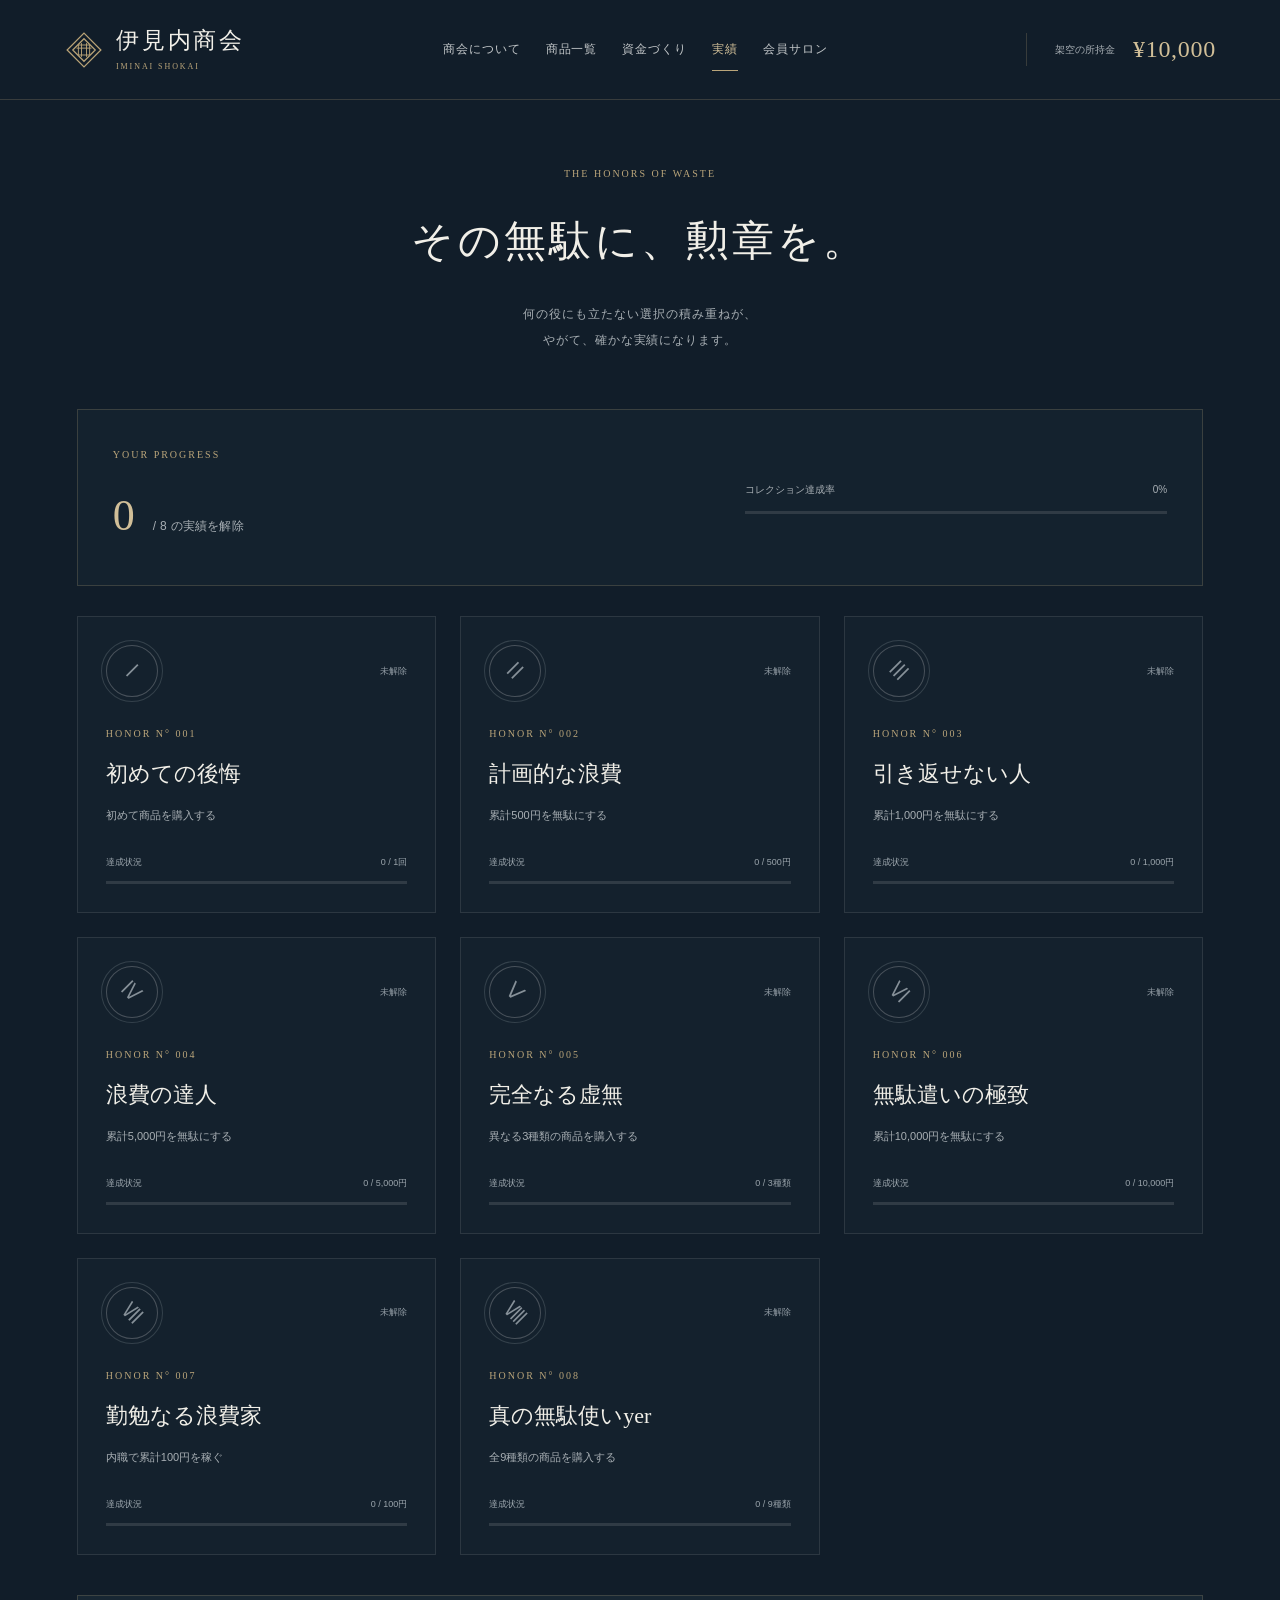
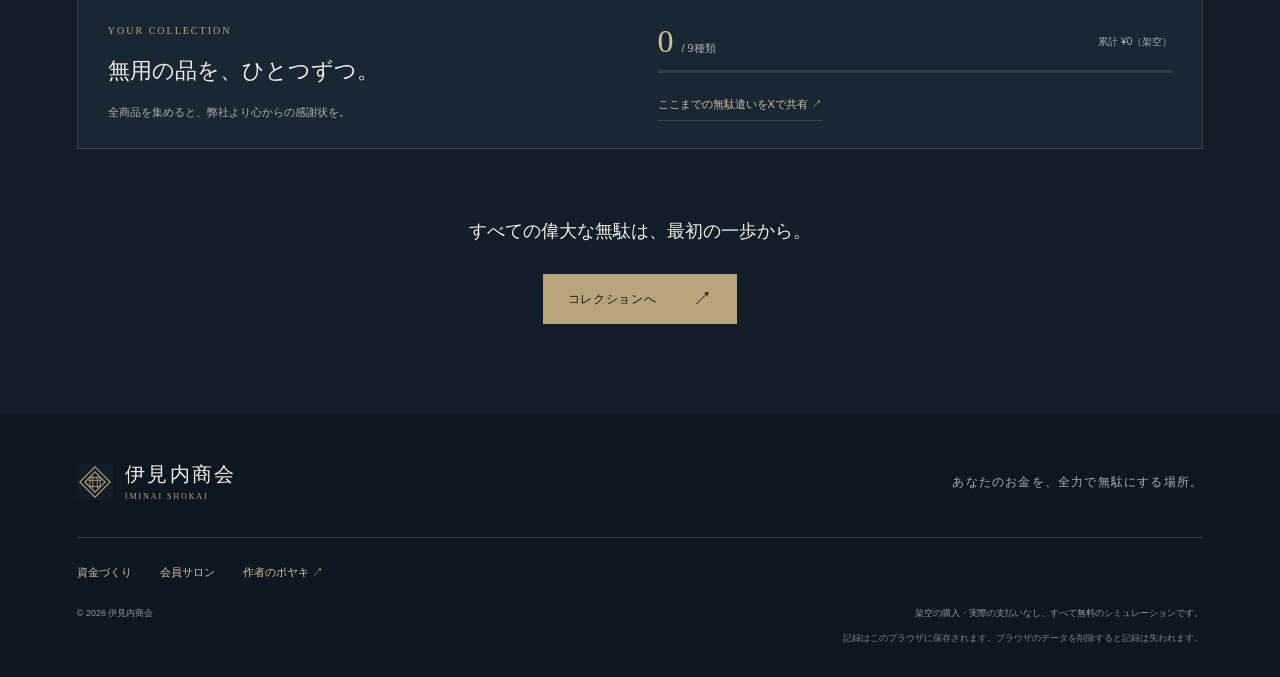
==== commit d965f58a: "Expand Iminai Shokai with earning games, memberships and product reviews" ====
--- a/achievements.html
+++ b/achievements.html
@@ -1 +1,61 @@
-<!doctype html><html lang="ja"><head><meta charset="utf-8"><meta name="viewport" content="width=device-width, initial-scale=1"><meta name="theme-color" content="#111d29"><title>実績 | 無駄遣い商会</title><link rel="icon" href="assets/images/mark.svg" type="image/svg+xml"><link rel="stylesheet" href="css/style.css"><script defer src="js/storage.js"></script><script defer src="js/main.js"></script><script defer src="js/achievements.js"></script></head><body data-page="achievements"><a class="skip" href="#main">本文へ移動</a><div id="site-header"></div><main id="main"><section class="page-intro section"><p class="eyebrow">THE HONORS OF WASTE</p><h1>その無駄に、勲章を。</h1><p>何の役にも立たない選択の積み重ねが、<br>やがて、確かな実績になります。</p></section><section class="section achievements-section"><div class="achievement-overview"><div><span class="eyebrow">YOUR PROGRESS</span><h2><span id="unlocked-count">0</span><small> / 6 の実績を解除</small></h2></div><div class="overall-progress"><label for="overall-progress">コレクション達成率 <span id="overall-percent">0%</span></label><progress id="overall-progress" max="6" value="0">0 / 6</progress></div></div><div class="achievement-grid" id="achievements-list"></div><div class="achievement-cta"><p>すべての偉大な無駄は、最初の一歩から。</p><a class="button gold" href="shop.html">コレクションへ <span>↗</span></a></div></section></main><div id="site-footer"></div><div id="toast-region" aria-live="polite"></div></body></html>
+<!doctype html>
+<html lang="ja">
+<head>
+<meta charset="utf-8">
+<meta name="viewport" content="width=device-width, initial-scale=1">
+<meta name="theme-color" content="#111d29">
+<title>実績 | 伊見内商会</title>
+<link rel="icon" href="assets/images/mark.svg" type="image/svg+xml">
+<link rel="stylesheet" href="css/style.css">
+<link rel="stylesheet" href="css/experience.css">
+<script defer src="js/storage.js">
+</script>
+<script defer src="js/main.js">
+</script>
+<script defer src="js/certificate.js">
+</script>
+<script defer src="js/achievements.js">
+</script>
+</head>
+<body data-page="achievements">
+<a class="skip" href="#main">本文へ移動</a>
+<div id="site-header">
+</div>
+<main id="main">
+<section class="page-intro section">
+<p class="eyebrow">THE HONORS OF WASTE</p>
+<h1>その無駄に、勲章を。</h1>
+<p>何の役にも立たない選択の積み重ねが、<br>やがて、確かな実績になります。</p>
+</section>
+<section class="section achievements-section">
+<div class="achievement-overview">
+<div>
+<span class="eyebrow">YOUR PROGRESS</span>
+<h2>
+<span id="unlocked-count">0</span>
+<small> / <span data-achievement-total>8</span> の実績を解除</small>
+</h2>
+</div>
+<div class="overall-progress">
+<label for="overall-progress">コレクション達成率 <span id="overall-percent">0%</span>
+</label>
+<progress id="overall-progress" max="8" value="0">0 / 8</progress>
+</div>
+</div>
+<div class="achievement-grid" id="achievements-list">
+</div>
+<div id="collection-status">
+</div>
+<div class="achievement-cta">
+<p>すべての偉大な無駄は、最初の一歩から。</p>
+<a class="button gold" href="shop.html">コレクションへ <span>↗</span>
+</a>
+</div>
+</section>
+</main>
+<div id="site-footer">
+</div>
+<div id="toast-region" aria-live="polite">
+</div>
+</body>
+</html>
--- a/css/style.css
+++ b/css/style.css
@@ -1,5 +1,5 @@
 @charset "UTF-8";
-:root{
+:root {
   --navy:#111d29;
   --deep:#0d1721;
   --panel:#192633;
@@ -10,1089 +10,1374 @@
   --muted:#a8afb4;
   --line:rgba(186,165,122,.23);
   --serif:"Yu Mincho","Hiragino Mincho ProN","Noto Serif CJK JP",serif;
-  --sans:"Yu Gothic","Hiragino Kaku Gothic ProN",Meiryo,sans-serif}
-  *{
-    box-sizing:border-box}
-    html{
-      scroll-behavior:smooth;
-      scroll-padding-top:100px}
-      body{
-        margin:0;
-        background:var(--navy);
-        color:var(--paper);
-        font:14px/1.9 var(--sans);
-        -webkit-font-smoothing:antialiased}
-        a{
-          color:inherit;
-          text-decoration:none}
-          button,input{
-            font:inherit}
-            button,a{
-              -webkit-tap-highlight-color:transparent}
-              button{
-                cursor:pointer}
-                button:disabled{
-                  cursor:not-allowed;
-                  opacity:.5}
-                  img{
-                    max-width:100%;
-                    display:block}
-                    h1,h2,h3,p{
-                      margin:0}
-                      h1,h2,h3{
-                        font-family:var(--serif);
-                        font-weight:500}
-                        h2{
-                          font-size:32px;
-                          line-height:1.7;
-                          letter-spacing:.08em}
-                          button{
-                            color:inherit}
-                            button:focus-visible,a:focus-visible,summary:focus-visible{
-                              outline:2px solid var(--gold-light);
-                              outline-offset:6px}
-                              ::selection{
-                                background:#baa57a;
-                                color:var(--deep)}
-                                .section{
-                                  padding:90px max(6%,calc((100vw - 1280px)/2))}
-                                  .eyebrow{
-                                    font-family:Georgia,serif;
-                                    font-size:10px;
-                                    letter-spacing:.2em;
-                                    color:var(--gold);
-                                    line-height:1.8}
-                                    .subtle{
-                                      font-size:11px;
-                                      color:var(--muted)}
-                                      .fine{
-                                        font-size:10px;
-                                        line-height:1.9;
-                                        color:var(--muted)}
-                                        .skip{
-                                          position:fixed;
-                                          top:-100px;
-                                          left:20px;
-                                          z-index:200;
-                                          background:var(--gold);
-                                          color:var(--deep);
-                                          padding:10px}
-                                          .skip:focus{
-                                            top:10px}
-                                            .site-header{
-                                              height:100px;
-                                              padding:0 5%;
-                                              display:flex;
-                                              align-items:center;
-                                              justify-content:space-between;
-                                              border-bottom:1px solid var(--line);
-                                              gap:30px;
-                                              background:var(--navy)}
-                                              .brand{
-                                                display:flex;
-                                                gap:12px;
-                                                align-items:center;
-                                                flex-shrink:0}
-                                                .brand>span{
-                                                  font-family:var(--serif);
-                                                  font-size:23px;
-                                                  letter-spacing:.12em;
-                                                  line-height:1.5}
-                                                  .brand small{
-                                                    display:block;
-                                                    font:8px/2 Georgia,serif;
-                                                    letter-spacing:.24em;
-                                                    color:var(--gold)}
-                                                    .site-header nav{
-                                                      display:flex;
-                                                      gap:36px;
-                                                      height:100%;
-                                                      align-items:center}
-                                                      .site-header nav a{
-                                                        font-size:12px;
-                                                        letter-spacing:.08em;
-                                                        position:relative;
-                                                        padding:10px 0;
-                                                        color:#c2c6c8}
-                                                        .site-header nav a:hover,.site-header nav a[aria-current]{
-                                                          color:var(--gold-light)}
-                                                          .site-header nav a[aria-current]:after{
-                                                            content:"";
-                                                            position:absolute;
-                                                            bottom:0;
-                                                            left:0;
-                                                            right:0;
-                                                            height:1px;
-                                                            background:var(--gold)}
-                                                            .header-wallet{
-                                                              display:flex;
-                                                              align-items:center;
-                                                              gap:18px;
-                                                              padding-left:28px;
-                                                              border-left:1px solid var(--line)}
-                                                              .header-wallet>span{
-                                                                font-size:10px;
-                                                                color:var(--muted)}
-                                                                .header-wallet strong{
-                                                                  font:24px/1.4 Georgia,serif;
-                                                                  letter-spacing:.03em;
-                                                                  color:var(--gold-light)}
-                                                                  .hero{
-                                                                    position:relative;
-                                                                    min-height:710px;
-                                                                    max-width:1600px;
-                                                                    margin:auto;
-                                                                    display:grid;
-                                                                    grid-template-columns:1fr 1fr;
-                                                                    align-items:center;
-                                                                    padding:70px 6% 100px;
-                                                                    gap:5%}
-                                                                    .hero-copy{
-                                                                      position:relative;
-                                                                      z-index:1}
-                                                                      .hero h1{
-                                                                        font-size:clamp(38px,4.2vw,63px);
-                                                                        letter-spacing:.1em;
-                                                                        line-height:1.75;
-                                                                        margin:20px 0 22px}
-                                                                        .hero h1 span{
-                                                                          color:var(--gold-light)}
-                                                                          .hero-description{
-                                                                            font-size:13px;
-                                                                            color:#c0c5c8;
-                                                                            letter-spacing:.1em;
-                                                                            line-height:2.2;
-                                                                            margin-bottom:30px}
-                                                                            .button{
-                                                                              min-height:49px;
-                                                                              padding:13px 24px;
-                                                                              border:1px solid var(--line);
-                                                                              display:inline-flex;
-                                                                              align-items:center;
-                                                                              justify-content:space-between;
-                                                                              gap:36px;
-                                                                              font-size:12px;
-                                                                              letter-spacing:.06em;
-                                                                              background:transparent;
-                                                                              transition:background .25s,color .25s,transform .25s,border-color .25s}
-                                                                              .button span{
-                                                                                font-family:var(--sans);
-                                                                                font-size:19px;
-                                                                                line-height:1}
-                                                                                .button:hover:not(:disabled){
-                                                                                  border-color:var(--gold);
-                                                                                  background:rgba(186,165,122,.08);
-                                                                                  transform:translateY(-2px)}
-                                                                                  .button.gold{
-                                                                                    background:var(--gold);
-                                                                                    border-color:var(--gold);
-                                                                                    color:var(--deep)}
-                                                                                    .button.gold:hover:not(:disabled){
-                                                                                      background:var(--gold-light)}
-                                                                                      .hero .fine{
-                                                                                        margin-top:16px;
-                                                                                        font-size:9px}
-                                                                                        .hero-art{
-                                                                                          position:relative;
-                                                                                          align-self:stretch;
-                                                                                          display:flex;
-                                                                                          flex-direction:column;
-                                                                                          justify-content:center;
-                                                                                          padding-top:36px}
-                                                                                          .hero-art>img{
-                                                                                            width:100%;
-                                                                                            aspect-ratio:1.07;
-                                                                                            object-fit:cover}
-                                                                                            .art-coordinate{
-                                                                                              position:absolute;
-                                                                                              top:20px;
-                                                                                              left:0;
-                                                                                              font:9px/1.5 Georgia,serif;
-                                                                                              letter-spacing:.16em;
-                                                                                              color:var(--gold)}
-                                                                                              .exhibit-caption{
-                                                                                                display:flex;
-                                                                                                justify-content:space-between;
-                                                                                                border-top:1px solid var(--line);
-                                                                                                padding:17px 0 0;
-                                                                                                font-family:var(--serif);
-                                                                                                font-size:14px;
-                                                                                                letter-spacing:.1em}
-                                                                                                .exhibit-caption>span:last-child{
-                                                                                                  font-family:Georgia,serif;
-                                                                                                  font-size:20px;
-                                                                                                  color:var(--gold-light)}
-                                                                                                  .exhibit-caption small{
-                                                                                                    font:9px var(--sans);
-                                                                                                    color:var(--muted);
-                                                                                                    margin-left:7px}
-                                                                                                    .art-note{
-                                                                                                      font-size:10px;
-                                                                                                      color:var(--muted);
-                                                                                                      margin-top:4px;
-                                                                                                      letter-spacing:.08em}
-                                                                                                      .scroll-cue{
-                                                                                                        position:absolute;
-                                                                                                        left:6%;
-                                                                                                        bottom:28px;
-                                                                                                        font:8px/1.5 Georgia,serif;
-                                                                                                        letter-spacing:.15em;
-                                                                                                        color:var(--gold)}
-                                                                                                        .scroll-cue span{
-                                                                                                          margin-left:25px;
-                                                                                                          font-size:20px}
-                                                                                                          .philosophy{
-                                                                                                            background:var(--paper);
-                                                                                                            color:var(--ink);
-                                                                                                            display:grid;
-                                                                                                            grid-template-columns:1fr 1.15fr;
-                                                                                                            gap:10%;
-                                                                                                            padding-top:92px;
-                                                                                                            padding-bottom:92px}
-                                                                                                            .philosophy .eyebrow{
-                                                                                                              color:#87734e;
-                                                                                                              margin-bottom:24px}
-                                                                                                              .philosophy h2{
-                                                                                                                font-size:38px;
-                                                                                                                line-height:1.8}
-                                                                                                                .prose{
-                                                                                                                  padding-top:6px;
-                                                                                                                  font-size:13px;
-                                                                                                                  color:#51595d;
-                                                                                                                  line-height:2.25}
-                                                                                                                  .prose>p+p{
-                                                                                                                    margin-top:22px}
-                                                                                                                    .prose .simulation-note{
-                                                                                                                      border-top:1px solid #d3cec1;
-                                                                                                                      padding-top:21px;
-                                                                                                                      font-size:11px;
-                                                                                                                      display:flex;
-                                                                                                                      gap:12px;
-                                                                                                                      color:#687074}
-                                                                                                                      .simulation-note>span{
-                                                                                                                        color:#8e7c58;
-                                                                                                                        font-size:16px}
-                                                                                                                        .section-heading{
-                                                                                                                          display:flex;
-                                                                                                                          justify-content:space-between;
-                                                                                                                          align-items:end;
-                                                                                                                          gap:24px;
-                                                                                                                          margin-bottom:38px}
-                                                                                                                          .section-heading h2{
-                                                                                                                            margin-top:12px}
-                                                                                                                            .text-link{
-                                                                                                                              border:0;
-                                                                                                                              background:transparent;
-                                                                                                                              color:var(--gold-light);
-                                                                                                                              font-size:11px;
-                                                                                                                              display:inline-flex;
-                                                                                                                              gap:26px;
-                                                                                                                              align-items:center;
-                                                                                                                              padding:5px 0;
-                                                                                                                              border-bottom:1px solid var(--line)}
-                                                                                                                              .text-link:hover{
-                                                                                                                                border-color:var(--gold)}
-                                                                                                                                .product-grid{
-                                                                                                                                  display:grid;
-                                                                                                                                  grid-template-columns:repeat(3,minmax(0,1fr));
-                                                                                                                                  gap:28px}
-                                                                                                                                  .product-card{
-                                                                                                                                    min-width:0}
-                                                                                                                                    .product-image{
-                                                                                                                                      display:block;
-                                                                                                                                      position:relative;
-                                                                                                                                      overflow:hidden;
-                                                                                                                                      background:var(--panel);
-                                                                                                                                      aspect-ratio:1.1}
-                                                                                                                                      .product-image img{
-                                                                                                                                        height:100%;
-                                                                                                                                        width:100%;
-                                                                                                                                        object-fit:cover;
-                                                                                                                                        transition:transform .7s}
-                                                                                                                                        .product-image:hover img{
-                                                                                                                                          transform:scale(1.035)}
-                                                                                                                                          .product-number{
-                                                                                                                                            position:absolute;
-                                                                                                                                            top:16px;
-                                                                                                                                            left:18px;
-                                                                                                                                            font:10px Georgia,serif;
-                                                                                                                                            color:#c1b79e;
-                                                                                                                                            letter-spacing:.1em}
-                                                                                                                                            .product-card:nth-child(2) .product-number,.product-card:nth-child(2) .product-label{
-                                                                                                                                              color:#746b57}
-                                                                                                                                              .product-label{
-                                                                                                                                                position:absolute;
-                                                                                                                                                bottom:14px;
-                                                                                                                                                left:18px;
-                                                                                                                                                font-size:9px;
-                                                                                                                                                letter-spacing:.1em;
-                                                                                                                                                color:#bcc0bf}
-                                                                                                                                                .product-info{
-                                                                                                                                                  padding-top:23px}
-                                                                                                                                                  .product-info .eyebrow{
-                                                                                                                                                    font-size:8px;
-                                                                                                                                                    letter-spacing:.16em}
-                                                                                                                                                    .product-title{
-                                                                                                                                                      display:flex;
-                                                                                                                                                      align-items:center;
-                                                                                                                                                      justify-content:space-between;
-                                                                                                                                                      gap:8px;
-                                                                                                                                                      margin:10px 0 14px}
-                                                                                                                                                      .product-title h3{
-                                                                                                                                                        font-size:18px;
-                                                                                                                                                        letter-spacing:.03em}
-                                                                                                                                                        .product-title>span{
-                                                                                                                                                          font:20px Georgia,serif;
-                                                                                                                                                          white-space:nowrap;
-                                                                                                                                                          color:var(--gold-light)}
-                                                                                                                                                          .product-title small,.history-row strong small{
-                                                                                                                                                            font:8px var(--sans);
-                                                                                                                                                            margin-left:5px;
-                                                                                                                                                            color:var(--muted)}
-                                                                                                                                                            .product-description{
-                                                                                                                                                              font-size:11px;
-                                                                                                                                                              line-height:2;
-                                                                                                                                                              color:var(--muted)}
-                                                                                                                                                              .product-more{
-                                                                                                                                                                display:flex;
-                                                                                                                                                                justify-content:space-between;
-                                                                                                                                                                padding:20px 0 12px;
-                                                                                                                                                                border-bottom:1px solid var(--line);
-                                                                                                                                                                font-size:10px;
-                                                                                                                                                                color:var(--gold-light)}
-                                                                                                                                                                .product-more:hover{
-                                                                                                                                                                  color:white}
-                                                                                                                                                                  .record-section{
-                                                                                                                                                                    border-top:1px solid var(--line);
-                                                                                                                                                                    background:#14212d}
-                                                                                                                                                                    .stats{
-                                                                                                                                                                      display:grid;
-                                                                                                                                                                      grid-template-columns:repeat(3,1fr);
-                                                                                                                                                                      margin-top:45px}
-                                                                                                                                                                      .stats>div{
-                                                                                                                                                                        padding:4px 30px;
-                                                                                                                                                                        border-left:1px solid var(--line)}
-                                                                                                                                                                        .stats>div:first-child{
-                                                                                                                                                                          padding-left:0;
-                                                                                                                                                                          border-left:0}
-                                                                                                                                                                          .stats>div>span{
-                                                                                                                                                                            font-size:11px;
-                                                                                                                                                                            color:var(--muted)}
-                                                                                                                                                                            .stats strong{
-                                                                                                                                                                              display:block;
-                                                                                                                                                                              font:46px/1.6 Georgia,serif;
-                                                                                                                                                                              color:var(--gold-light);
-                                                                                                                                                                              letter-spacing:.03em;
-                                                                                                                                                                              margin-top:12px}
-                                                                                                                                                                              .stats b{
-                                                                                                                                                                                font-weight:400}
-                                                                                                                                                                                .stats small{
-                                                                                                                                                                                  font-size:16px;
-                                                                                                                                                                                  margin-left:12px;
-                                                                                                                                                                                  color:#939b9f}
-                                                                                                                                                                                  .closing{
-                                                                                                                                                                                    text-align:center;
-                                                                                                                                                                                    padding-top:110px;
-                                                                                                                                                                                    padding-bottom:110px;
-                                                                                                                                                                                    border-top:1px solid var(--line)}
-                                                                                                                                                                                    .closing h2{
-                                                                                                                                                                                      font-size:40px;
-                                                                                                                                                                                      margin:25px 0 35px}
-                                                                                                                                                                                      .closing .eyebrow{
-                                                                                                                                                                                        font-size:9px}
-                                                                                                                                                                                        .site-footer{
-                                                                                                                                                                                          background:var(--deep);
-                                                                                                                                                                                          padding-top:45px;
-                                                                                                                                                                                          padding-bottom:30px}
-                                                                                                                                                                                          .footer-top{
-                                                                                                                                                                                            display:flex;
-                                                                                                                                                                                            justify-content:space-between;
-                                                                                                                                                                                            align-items:center;
-                                                                                                                                                                                            padding-bottom:32px;
-                                                                                                                                                                                            border-bottom:1px solid var(--line)}
-                                                                                                                                                                                            .footer-top .brand>span{
-                                                                                                                                                                                              font-size:20px}
-                                                                                                                                                                                              .footer-top>p{
-                                                                                                                                                                                                font-family:var(--serif);
-                                                                                                                                                                                                font-size:12px;
-                                                                                                                                                                                                letter-spacing:.1em;
-                                                                                                                                                                                                color:var(--muted)}
-                                                                                                                                                                                                .footer-bottom{
-                                                                                                                                                                                                  display:flex;
-                                                                                                                                                                                                  justify-content:space-between;
-                                                                                                                                                                                                  gap:20px;
-                                                                                                                                                                                                  margin-top:22px;
-                                                                                                                                                                                                  color:#8e979e;
-                                                                                                                                                                                                  font-size:9px}
-                                                                                                                                                                                                  .storage-note{
-                                                                                                                                                                                                    font-size:9px;
-                                                                                                                                                                                                    color:#78838c;
-                                                                                                                                                                                                    margin-top:8px;
-                                                                                                                                                                                                    text-align:right}
-                                                                                                                                                                                                    .page-intro{
-                                                                                                                                                                                                      padding-top:65px;
-                                                                                                                                                                                                      padding-bottom:45px;
-                                                                                                                                                                                                      text-align:center}
-                                                                                                                                                                                                      .page-intro h1{
-                                                                                                                                                                                                        font-size:42px;
-                                                                                                                                                                                                        letter-spacing:.08em;
-                                                                                                                                                                                                        margin:19px 0}
-                                                                                                                                                                                                        .page-intro>p:not(.eyebrow){
-                                                                                                                                                                                                          font-size:12px;
-                                                                                                                                                                                                          color:var(--muted);
-                                                                                                                                                                                                          line-height:2.2;
-                                                                                                                                                                                                          letter-spacing:.08em}
-                                                                                                                                                                                                          .notice{
-                                                                                                                                                                                                            font-size:10px;
-                                                                                                                                                                                                            color:var(--gold-light);
-                                                                                                                                                                                                            margin-top:28px;
-                                                                                                                                                                                                            display:inline-block;
-                                                                                                                                                                                                            padding:8px 20px;
-                                                                                                                                                                                                            border:1px solid var(--line)}
-                                                                                                                                                                                                            .shop-section{
-                                                                                                                                                                                                              padding-top:12px;
-                                                                                                                                                                                                              padding-bottom:75px}
-                                                                                                                                                                                                              .collection-bar{
-                                                                                                                                                                                                                display:flex;
-                                                                                                                                                                                                                justify-content:space-between;
-                                                                                                                                                                                                                align-items:center;
-                                                                                                                                                                                                                border-bottom:1px solid var(--line);
-                                                                                                                                                                                                                padding-bottom:18px;
-                                                                                                                                                                                                                margin-bottom:28px;
-                                                                                                                                                                                                                font-size:10px;
-                                                                                                                                                                                                                color:var(--muted)}
-                                                                                                                                                                                                                .collection-bar strong{
-                                                                                                                                                                                                                  font:22px Georgia,serif;
-                                                                                                                                                                                                                  color:var(--gold-light);
-                                                                                                                                                                                                                  margin-left:16px}
-                                                                                                                                                                                                                  .buy-button{
-                                                                                                                                                                                                                    width:100%;
-                                                                                                                                                                                                                    margin-top:23px;
-                                                                                                                                                                                                                    color:var(--gold-light)}
-                                                                                                                                                                                                                    .account-section{
-                                                                                                                                                                                                                      border-top:1px solid var(--line);
-                                                                                                                                                                                                                      background:#14212d}
-                                                                                                                                                                                                                      .empty-state{
-                                                                                                                                                                                                                        text-align:center;
-                                                                                                                                                                                                                        border:1px solid var(--line);
-                                                                                                                                                                                                                        padding:48px 20px}
-                                                                                                                                                                                                                        .empty-state>span{
-                                                                                                                                                                                                                          font-size:28px;
-                                                                                                                                                                                                                          color:var(--gold)}
-                                                                                                                                                                                                                          .empty-state h3{
-                                                                                                                                                                                                                            font-size:18px;
-                                                                                                                                                                                                                            margin:12px}
-                                                                                                                                                                                                                            .empty-state p{
-                                                                                                                                                                                                                              font-size:11px;
-                                                                                                                                                                                                                              color:var(--muted)}
-                                                                                                                                                                                                                              .account-actions{
-                                                                                                                                                                                                                                display:flex;
-                                                                                                                                                                                                                                justify-content:space-between;
-                                                                                                                                                                                                                                align-items:center;
-                                                                                                                                                                                                                                gap:30px;
-                                                                                                                                                                                                                                margin-top:40px;
-                                                                                                                                                                                                                                padding:28px 0;
-                                                                                                                                                                                                                                border-top:1px solid var(--line)}
-                                                                                                                                                                                                                                .account-actions h3{
-                                                                                                                                                                                                                                  font-size:18px;
-                                                                                                                                                                                                                                  margin-bottom:8px}
-                                                                                                                                                                                                                                  .account-actions p{
-                                                                                                                                                                                                                                    font-size:11px;
-                                                                                                                                                                                                                                    color:var(--muted)}
-                                                                                                                                                                                                                                    .data-settings{
-                                                                                                                                                                                                                                      font-size:11px;
-                                                                                                                                                                                                                                      color:var(--muted);
-                                                                                                                                                                                                                                      padding-top:18px;
-                                                                                                                                                                                                                                      border-top:1px solid var(--line)}
-                                                                                                                                                                                                                                      summary{
-                                                                                                                                                                                                                                        cursor:pointer;
-                                                                                                                                                                                                                                        display:list-item}
-                                                                                                                                                                                                                                        .data-settings p{
-                                                                                                                                                                                                                                          margin:15px 0;
-                                                                                                                                                                                                                                          max-width:700px}
-                                                                                                                                                                                                                                          .danger-button{
-                                                                                                                                                                                                                                            background:transparent;
-                                                                                                                                                                                                                                            color:#d6a79f;
-                                                                                                                                                                                                                                            padding:8px 0;
-                                                                                                                                                                                                                                            border:0;
-                                                                                                                                                                                                                                            border-bottom:1px solid #8a625b;
-                                                                                                                                                                                                                                            font-size:11px}
-                                                                                                                                                                                                                                            .history-list{
-                                                                                                                                                                                                                                              max-height:620px;
-                                                                                                                                                                                                                                              overflow:auto;
-                                                                                                                                                                                                                                              scrollbar-color:#70634b var(--navy)}
-                                                                                                                                                                                                                                              .history-summary{
-                                                                                                                                                                                                                                                font-size:11px;
-                                                                                                                                                                                                                                                color:var(--muted);
-                                                                                                                                                                                                                                                margin-bottom:16px}
-                                                                                                                                                                                                                                                .history-row{
-                                                                                                                                                                                                                                                  display:flex;
-                                                                                                                                                                                                                                                  align-items:center;
-                                                                                                                                                                                                                                                  gap:20px;
-                                                                                                                                                                                                                                                  padding:18px 0;
-                                                                                                                                                                                                                                                  border-bottom:1px solid var(--line)}
-                                                                                                                                                                                                                                                  .history-row img{
-                                                                                                                                                                                                                                                    object-fit:cover;
-                                                                                                                                                                                                                                                    flex-shrink:0}
-                                                                                                                                                                                                                                                    .history-row>div{
-                                                                                                                                                                                                                                                      flex:1}
-                                                                                                                                                                                                                                                      .history-row h3{
-                                                                                                                                                                                                                                                        font-size:15px}
-                                                                                                                                                                                                                                                        .history-row p{
-                                                                                                                                                                                                                                                          font-size:9px;
-                                                                                                                                                                                                                                                          color:var(--muted)}
-                                                                                                                                                                                                                                                          .history-id{
-                                                                                                                                                                                                                                                            display:block;
-                                                                                                                                                                                                                                                            font:8px/1.7 monospace;
-                                                                                                                                                                                                                                                            letter-spacing:.03em}
-                                                                                                                                                                                                                                                            .history-row>strong{
-                                                                                                                                                                                                                                                              font:21px Georgia,serif;
-                                                                                                                                                                                                                                                              color:var(--gold-light)}
-                                                                                                                                                                                                                                                              .history-row .text-link{
-                                                                                                                                                                                                                                                                font-size:10px;
-                                                                                                                                                                                                                                                                white-space:nowrap}
-                                                                                                                                                                                                                                                                .achievement-overview{
-                                                                                                                                                                                                                                                                  padding:30px 35px;
-                                                                                                                                                                                                                                                                  border:1px solid var(--line);
-                                                                                                                                                                                                                                                                  display:flex;
-                                                                                                                                                                                                                                                                  align-items:center;
-                                                                                                                                                                                                                                                                  justify-content:space-between;
-                                                                                                                                                                                                                                                                  gap:40px;
-                                                                                                                                                                                                                                                                  margin-bottom:30px;
-                                                                                                                                                                                                                                                                  background:#14222e}
-                                                                                                                                                                                                                                                                  .achievement-overview h2{
-                                                                                                                                                                                                                                                                    font:44px/1.8 Georgia,serif;
-                                                                                                                                                                                                                                                                    color:var(--gold-light);
-                                                                                                                                                                                                                                                                    margin-top:10px}
-                                                                                                                                                                                                                                                                    .achievement-overview h2 small{
-                                                                                                                                                                                                                                                                      font:12px var(--sans);
-                                                                                                                                                                                                                                                                      color:var(--muted);
-                                                                                                                                                                                                                                                                      letter-spacing:.02em}
-                                                                                                                                                                                                                                                                      .overall-progress{
-                                                                                                                                                                                                                                                                        width:40%}
-                                                                                                                                                                                                                                                                        .overall-progress label{
-                                                                                                                                                                                                                                                                          display:flex;
-                                                                                                                                                                                                                                                                          justify-content:space-between;
-                                                                                                                                                                                                                                                                          font-size:10px;
-                                                                                                                                                                                                                                                                          color:var(--muted);
-                                                                                                                                                                                                                                                                          margin-bottom:12px}
-                                                                                                                                                                                                                                                                          .achievement-grid{
-                                                                                                                                                                                                                                                                            display:grid;
-                                                                                                                                                                                                                                                                            grid-template-columns:repeat(3,1fr);
-                                                                                                                                                                                                                                                                            gap:24px}
-                                                                                                                                                                                                                                                                            .achievement-card{
-                                                                                                                                                                                                                                                                              padding:28px;
-                                                                                                                                                                                                                                                                              border:1px solid #2c3741;
-                                                                                                                                                                                                                                                                              background:#14212d}
-                                                                                                                                                                                                                                                                              .achievement-top{
-                                                                                                                                                                                                                                                                                display:flex;
-                                                                                                                                                                                                                                                                                justify-content:space-between;
-                                                                                                                                                                                                                                                                                align-items:center;
-                                                                                                                                                                                                                                                                                margin-bottom:28px}
-                                                                                                                                                                                                                                                                                .medallion{
-                                                                                                                                                                                                                                                                                  width:52px;
-                                                                                                                                                                                                                                                                                  height:52px;
-                                                                                                                                                                                                                                                                                  border:1px solid #48515a;
-                                                                                                                                                                                                                                                                                  outline:1px solid #34414b;
-                                                                                                                                                                                                                                                                                  outline-offset:4px;
-                                                                                                                                                                                                                                                                                  transform:rotate(45deg);
-                                                                                                                                                                                                                                                                                  display:grid;
-                                                                                                                                                                                                                                                                                  place-content:center;
-                                                                                                                                                                                                                                                                                  color:#879199;
-                                                                                                                                                                                                                                                                                  font:22px Georgia,serif;
-                                                                                                                                                                                                                                                                                  border-radius:50%}
-                                                                                                                                                                                                                                                                                  .achievement-status{
-                                                                                                                                                                                                                                                                                    font-size:9px;
-                                                                                                                                                                                                                                                                                    color:#929ca4}
-                                                                                                                                                                                                                                                                                    .achievement-card h3{
-                                                                                                                                                                                                                                                                                      font-size:22px;
-                                                                                                                                                                                                                                                                                      margin:10px 0}
-                                                                                                                                                                                                                                                                                      .achievement-card>p:not(.eyebrow){
-                                                                                                                                                                                                                                                                                        font-size:11px;
-                                                                                                                                                                                                                                                                                        color:var(--muted)}
-                                                                                                                                                                                                                                                                                        .progress-label{
-                                                                                                                                                                                                                                                                                          display:flex;
-                                                                                                                                                                                                                                                                                          justify-content:space-between;
-                                                                                                                                                                                                                                                                                          gap:10px;
-                                                                                                                                                                                                                                                                                          margin-top:28px;
-                                                                                                                                                                                                                                                                                          font-size:9px;
-                                                                                                                                                                                                                                                                                          color:#9ba5ac}
-                                                                                                                                                                                                                                                                                          progress{
-                                                                                                                                                                                                                                                                                            display:block;
-                                                                                                                                                                                                                                                                                            appearance:none;
-                                                                                                                                                                                                                                                                                            width:100%;
-                                                                                                                                                                                                                                                                                            height:3px;
-                                                                                                                                                                                                                                                                                            border:0;
-                                                                                                                                                                                                                                                                                            background:#303b45;
-                                                                                                                                                                                                                                                                                            margin-top:10px;
-                                                                                                                                                                                                                                                                                            color:var(--gold)}
-                                                                                                                                                                                                                                                                                            progress::-webkit-progress-bar{
-                                                                                                                                                                                                                                                                                              background:#303b45}
-                                                                                                                                                                                                                                                                                              progress::-webkit-progress-value{
-                                                                                                                                                                                                                                                                                                background:var(--gold)}
-                                                                                                                                                                                                                                                                                                progress::-moz-progress-bar{
-                                                                                                                                                                                                                                                                                                  background:var(--gold)}
-                                                                                                                                                                                                                                                                                                  .unlocked{
-                                                                                                                                                                                                                                                                                                    border-color:#76674b;
-                                                                                                                                                                                                                                                                                                    background:#1b2831}
-                                                                                                                                                                                                                                                                                                    .unlocked .medallion{
-                                                                                                                                                                                                                                                                                                      color:var(--gold-light);
-                                                                                                                                                                                                                                                                                                      border-color:var(--gold);
-                                                                                                                                                                                                                                                                                                      outline-color:#6c604a}
-                                                                                                                                                                                                                                                                                                      .unlocked .achievement-status{
-                                                                                                                                                                                                                                                                                                        color:var(--gold-light)}
-                                                                                                                                                                                                                                                                                                        .achievement-cta{
-                                                                                                                                                                                                                                                                                                          text-align:center;
-                                                                                                                                                                                                                                                                                                          margin-top:65px}
-                                                                                                                                                                                                                                                                                                          .achievement-cta p{
-                                                                                                                                                                                                                                                                                                            font-family:var(--serif);
-                                                                                                                                                                                                                                                                                                            font-size:18px;
-                                                                                                                                                                                                                                                                                                            margin-bottom:25px}
-                                                                                                                                                                                                                                                                                                            .achievements-section{
-                                                                                                                                                                                                                                                                                                              padding-top:10px}
-                                                                                                                                                                                                                                                                                                              .modal-open{
-                                                                                                                                                                                                                                                                                                                overflow:hidden}
-                                                                                                                                                                                                                                                                                                                dialog{
-                                                                                                                                                                                                                                                                                                                  width:550px;
-                                                                                                                                                                                                                                                                                                                  max-width:calc(100% - 32px);
-                                                                                                                                                                                                                                                                                                                  max-height:calc(100dvh - 40px);
-                                                                                                                                                                                                                                                                                                                  overflow:auto;
-                                                                                                                                                                                                                                                                                                                  border:1px solid #7f7054;
-                                                                                                                                                                                                                                                                                                                  background:var(--navy);
-                                                                                                                                                                                                                                                                                                                  color:var(--paper);
-                                                                                                                                                                                                                                                                                                                  padding:42px;
-                                                                                                                                                                                                                                                                                                                  box-shadow:0 30px 120px #0007}
-                                                                                                                                                                                                                                                                                                                  dialog::backdrop{
-                                                                                                                                                                                                                                                                                                                    background:#050b11c7;
-                                                                                                                                                                                                                                                                                                                    backdrop-filter:blur(5px)}
-                                                                                                                                                                                                                                                                                                                    dialog[open]{
-                                                                                                                                                                                                                                                                                                                      animation:dialog-in .25s ease-out}
-                                                                                                                                                                                                                                                                                                                      .dialog-close{
-                                                                                                                                                                                                                                                                                                                        position:absolute;
-                                                                                                                                                                                                                                                                                                                        right:14px;
-                                                                                                                                                                                                                                                                                                                        top:9px;
-                                                                                                                                                                                                                                                                                                                        background:none;
-                                                                                                                                                                                                                                                                                                                        border:0;
-                                                                                                                                                                                                                                                                                                                        color:var(--muted);
-                                                                                                                                                                                                                                                                                                                        font-size:26px;
-                                                                                                                                                                                                                                                                                                                        width:36px;
-                                                                                                                                                                                                                                                                                                                        height:36px}
-                                                                                                                                                                                                                                                                                                                        .dialog-close:hover{
-                                                                                                                                                                                                                                                                                                                          color:white}
-                                                                                                                                                                                                                                                                                                                          dialog h2{
-                                                                                                                                                                                                                                                                                                                            font-size:25px;
-                                                                                                                                                                                                                                                                                                                            letter-spacing:.04em;
-                                                                                                                                                                                                                                                                                                                            margin:12px 0 20px}
-                                                                                                                                                                                                                                                                                                                            dialog h3{
-                                                                                                                                                                                                                                                                                                                              font-size:20px;
-                                                                                                                                                                                                                                                                                                                              text-align:center;
-                                                                                                                                                                                                                                                                                                                              margin:18px 0}
-                                                                                                                                                                                                                                                                                                                              .dialog-product{
-                                                                                                                                                                                                                                                                                                                                width:100%;
-                                                                                                                                                                                                                                                                                                                                height:160px;
-                                                                                                                                                                                                                                                                                                                                object-fit:cover;
-                                                                                                                                                                                                                                                                                                                                object-position:center 48%;
-                                                                                                                                                                                                                                                                                                                                margin-top:20px}
-                                                                                                                                                                                                                                                                                                                                .receipt{
-                                                                                                                                                                                                                                                                                                                                  border-top:1px solid var(--line);
-                                                                                                                                                                                                                                                                                                                                  border-bottom:1px solid var(--line);
-                                                                                                                                                                                                                                                                                                                                  padding:15px 0;
-                                                                                                                                                                                                                                                                                                                                  margin:18px 0}
-                                                                                                                                                                                                                                                                                                                                  .receipt>div{
-                                                                                                                                                                                                                                                                                                                                    display:flex;
-                                                                                                                                                                                                                                                                                                                                    justify-content:space-between;
-                                                                                                                                                                                                                                                                                                                                    gap:15px;
-                                                                                                                                                                                                                                                                                                                                    font-size:11px;
-                                                                                                                                                                                                                                                                                                                                    padding:5px 0;
-                                                                                                                                                                                                                                                                                                                                    color:#c1c6c9}
-                                                                                                                                                                                                                                                                                                                                    .receipt strong{
-                                                                                                                                                                                                                                                                                                                                      color:var(--gold-light);
-                                                                                                                                                                                                                                                                                                                                      font-size:15px;
-                                                                                                                                                                                                                                                                                                                                      font-weight:400;
-                                                                                                                                                                                                                                                                                                                                      white-space:nowrap}
-                                                                                                                                                                                                                                                                                                                                      .receipt small{
-                                                                                                                                                                                                                                                                                                                                        font-size:9px}
-                                                                                                                                                                                                                                                                                                                                        .dialog-note{
-                                                                                                                                                                                                                                                                                                                                          font-size:10px;
-                                                                                                                                                                                                                                                                                                                                          line-height:1.8;
-                                                                                                                                                                                                                                                                                                                                          color:var(--muted);
-                                                                                                                                                                                                                                                                                                                                          text-align:center;
-                                                                                                                                                                                                                                                                                                                                          margin:17px 0}
-                                                                                                                                                                                                                                                                                                                                          .full{
-                                                                                                                                                                                                                                                                                                                                            width:100%;
-                                                                                                                                                                                                                                                                                                                                            justify-content:center;
-                                                                                                                                                                                                                                                                                                                                            gap:16px}
-                                                                                                                                                                                                                                                                                                                                            .cancel-button{
-                                                                                                                                                                                                                                                                                                                                              background:none;
-                                                                                                                                                                                                                                                                                                                                              border:0;
-                                                                                                                                                                                                                                                                                                                                              display:block;
-                                                                                                                                                                                                                                                                                                                                              margin:18px auto 0;
-                                                                                                                                                                                                                                                                                                                                              padding:5px 18px;
-                                                                                                                                                                                                                                                                                                                                              font-size:11px;
-                                                                                                                                                                                                                                                                                                                                              color:var(--muted)}
-                                                                                                                                                                                                                                                                                                                                              .cancel-button:hover{
-                                                                                                                                                                                                                                                                                                                                                color:white}
-                                                                                                                                                                                                                                                                                                                                                .processing{
-                                                                                                                                                                                                                                                                                                                                                  padding:75px 0;
-                                                                                                                                                                                                                                                                                                                                                  text-align:center}
-                                                                                                                                                                                                                                                                                                                                                  .processing p:last-child{
-                                                                                                                                                                                                                                                                                                                                                    font-size:11px;
-                                                                                                                                                                                                                                                                                                                                                    color:var(--muted)}
-                                                                                                                                                                                                                                                                                                                                                    .loader{
-                                                                                                                                                                                                                                                                                                                                                      height:55px;
-                                                                                                                                                                                                                                                                                                                                                      width:55px;
-                                                                                                                                                                                                                                                                                                                                                      margin:0 auto 38px;
-                                                                                                                                                                                                                                                                                                                                                      border:1px solid var(--line);
-                                                                                                                                                                                                                                                                                                                                                      border-top-color:var(--gold);
-                                                                                                                                                                                                                                                                                                                                                      border-radius:50%;
-                                                                                                                                                                                                                                                                                                                                                      animation:spin 1.5s linear infinite}
-                                                                                                                                                                                                                                                                                                                                                      .success-seal{
-                                                                                                                                                                                                                                                                                                                                                        width:54px;
-                                                                                                                                                                                                                                                                                                                                                        height:54px;
-                                                                                                                                                                                                                                                                                                                                                        margin:0 auto 24px;
-                                                                                                                                                                                                                                                                                                                                                        display:grid;
-                                                                                                                                                                                                                                                                                                                                                        place-content:center;
-                                                                                                                                                                                                                                                                                                                                                        border:1px solid var(--gold);
-                                                                                                                                                                                                                                                                                                                                                        border-radius:50%;
-                                                                                                                                                                                                                                                                                                                                                        color:var(--gold);
-                                                                                                                                                                                                                                                                                                                                                        font-size:22px}
-                                                                                                                                                                                                                                                                                                                                                        #dialog-content:has(.success-seal){
-                                                                                                                                                                                                                                                                                                                                                          text-align:center}
-                                                                                                                                                                                                                                                                                                                                                          .success-message{
-                                                                                                                                                                                                                                                                                                                                                            font-size:12px;
-                                                                                                                                                                                                                                                                                                                                                            color:var(--muted);
-                                                                                                                                                                                                                                                                                                                                                            line-height:2.1;
-                                                                                                                                                                                                                                                                                                                                                            margin:20px 0}
-                                                                                                                                                                                                                                                                                                                                                            blockquote{
-                                                                                                                                                                                                                                                                                                                                                              font:14px/2 var(--serif);
-                                                                                                                                                                                                                                                                                                                                                              color:var(--gold-light);
-                                                                                                                                                                                                                                                                                                                                                              margin:22px 0;
-                                                                                                                                                                                                                                                                                                                                                              padding:18px;
-                                                                                                                                                                                                                                                                                                                                                              border:1px solid var(--line)}
-                                                                                                                                                                                                                                                                                                                                                              .share-link{
-                                                                                                                                                                                                                                                                                                                                                                margin-top:12px}
-                                                                                                                                                                                                                                                                                                                                                                dialog .fine{
-                                                                                                                                                                                                                                                                                                                                                                  margin-top:15px;
-                                                                                                                                                                                                                                                                                                                                                                  text-align:center;
-                                                                                                                                                                                                                                                                                                                                                                  font-size:9px}
-                                                                                                                                                                                                                                                                                                                                                                  .danger{
-                                                                                                                                                                                                                                                                                                                                                                    background:#6e3936;
-                                                                                                                                                                                                                                                                                                                                                                    border-color:#9b635b}
-                                                                                                                                                                                                                                                                                                                                                                    .storage-warning{
-                                                                                                                                                                                                                                                                                                                                                                      padding:16px 6%;
-                                                                                                                                                                                                                                                                                                                                                                      background:#55452d;
-                                                                                                                                                                                                                                                                                                                                                                      color:#fff0cc;
-                                                                                                                                                                                                                                                                                                                                                                      font-size:12px}
-                                                                                                                                                                                                                                                                                                                                                                      #toast-region{
-                                                                                                                                                                                                                                                                                                                                                                        position:fixed;
-                                                                                                                                                                                                                                                                                                                                                                        right:24px;
-                                                                                                                                                                                                                                                                                                                                                                        bottom:24px;
-                                                                                                                                                                                                                                                                                                                                                                        z-index:100;
-                                                                                                                                                                                                                                                                                                                                                                        display:flex;
-                                                                                                                                                                                                                                                                                                                                                                        flex-direction:column;
-                                                                                                                                                                                                                                                                                                                                                                        gap:10px;
-                                                                                                                                                                                                                                                                                                                                                                        max-width:min(390px,calc(100vw - 48px));
-                                                                                                                                                                                                                                                                                                                                                                        pointer-events:none}
-                                                                                                                                                                                                                                                                                                                                                                        .toast{
-                                                                                                                                                                                                                                                                                                                                                                          background:#f1efe8;
-                                                                                                                                                                                                                                                                                                                                                                          color:var(--ink);
-                                                                                                                                                                                                                                                                                                                                                                          border-left:3px solid var(--gold);
-                                                                                                                                                                                                                                                                                                                                                                          padding:19px 23px;
-                                                                                                                                                                                                                                                                                                                                                                          box-shadow:0 10px 40px #0004;
-                                                                                                                                                                                                                                                                                                                                                                          animation:dialog-in .35s ease}
-                                                                                                                                                                                                                                                                                                                                                                          .toast strong{
-                                                                                                                                                                                                                                                                                                                                                                            font-family:var(--serif);
-                                                                                                                                                                                                                                                                                                                                                                            font-size:14px;
-                                                                                                                                                                                                                                                                                                                                                                            font-weight:500}
-                                                                                                                                                                                                                                                                                                                                                                            .toast p{
-                                                                                                                                                                                                                                                                                                                                                                              font-size:11px;
-                                                                                                                                                                                                                                                                                                                                                                              color:#626a6d;
-                                                                                                                                                                                                                                                                                                                                                                              margin-top:4px}
-                                                                                                                                                                                                                                                                                                                                                                              .will-reveal{
-                                                                                                                                                                                                                                                                                                                                                                                opacity:0;
-                                                                                                                                                                                                                                                                                                                                                                                transform:translateY(20px);
-                                                                                                                                                                                                                                                                                                                                                                                transition:opacity .8s,transform .8s}
-                                                                                                                                                                                                                                                                                                                                                                                .will-reveal.visible{
-                                                                                                                                                                                                                                                                                                                                                                                  opacity:1;
-                                                                                                                                                                                                                                                                                                                                                                                  transform:none}
-                                                                                                                                                                                                                                                                                                                                                                                  @keyframes spin{
-                                                                                                                                                                                                                                                                                                                                                                                    to{
-                                                                                                                                                                                                                                                                                                                                                                                      transform:rotate(360deg)}
-                                                                                                                                                                                                                                                                                                                                                                                    }
-                                                                                                                                                                                                                                                                                                                                                                                    @keyframes dialog-in{
-                                                                                                                                                                                                                                                                                                                                                                                      from{
-                                                                                                                                                                                                                                                                                                                                                                                        opacity:0;
-                                                                                                                                                                                                                                                                                                                                                                                        transform:translateY(10px)}
-                                                                                                                                                                                                                                                                                                                                                                                        to{
-                                                                                                                                                                                                                                                                                                                                                                                          opacity:1;
-                                                                                                                                                                                                                                                                                                                                                                                          transform:translateY(0)}
-                                                                                                                                                                                                                                                                                                                                                                                        }
-                                                                                                                                                                                                                                                                                                                                                                                        @media(min-width:1500px){
-                                                                                                                                                                                                                                                                                                                                                                                          .hero{
-                                                                                                                                                                                                                                                                                                                                                                                            min-height:790px}
-                                                                                                                                                                                                                                                                                                                                                                                            .hero h1{
-                                                                                                                                                                                                                                                                                                                                                                                              font-size:64px}
-                                                                                                                                                                                                                                                                                                                                                                                            }
-                                                                                                                                                                                                                                                                                                                                                                                            @media(max-width:1050px){
-                                                                                                                                                                                                                                                                                                                                                                                              .site-header{
-                                                                                                                                                                                                                                                                                                                                                                                                gap:20px}
-                                                                                                                                                                                                                                                                                                                                                                                                .site-header nav{
-                                                                                                                                                                                                                                                                                                                                                                                                  gap:22px}
-                                                                                                                                                                                                                                                                                                                                                                                                  .header-wallet{
-                                                                                                                                                                                                                                                                                                                                                                                                    gap:10px;
-                                                                                                                                                                                                                                                                                                                                                                                                    padding-left:18px}
-                                                                                                                                                                                                                                                                                                                                                                                                    .header-wallet>span{
-                                                                                                                                                                                                                                                                                                                                                                                                      display:none}
-                                                                                                                                                                                                                                                                                                                                                                                                      .product-grid{
-                                                                                                                                                                                                                                                                                                                                                                                                        gap:20px}
-                                                                                                                                                                                                                                                                                                                                                                                                        .product-title{
-                                                                                                                                                                                                                                                                                                                                                                                                          align-items:start;
-                                                                                                                                                                                                                                                                                                                                                                                                          flex-direction:column}
-                                                                                                                                                                                                                                                                                                                                                                                                          .product-title>span{
-                                                                                                                                                                                                                                                                                                                                                                                                            font-size:19px}
-                                                                                                                                                                                                                                                                                                                                                                                                            .product-description{
-                                                                                                                                                                                                                                                                                                                                                                                                              min-height:88px}
-                                                                                                                                                                                                                                                                                                                                                                                                              .achievement-grid{
-                                                                                                                                                                                                                                                                                                                                                                                                                gap:16px}
-                                                                                                                                                                                                                                                                                                                                                                                                                .achievement-card{
-                                                                                                                                                                                                                                                                                                                                                                                                                  padding:22px}
-                                                                                                                                                                                                                                                                                                                                                                                                                  .achievement-card h3{
-                                                                                                                                                                                                                                                                                                                                                                                                                    font-size:19px}
-                                                                                                                                                                                                                                                                                                                                                                                                                    .history-row{
-                                                                                                                                                                                                                                                                                                                                                                                                                      gap:14px}
-                                                                                                                                                                                                                                                                                                                                                                                                                      .history-row .text-link{
-                                                                                                                                                                                                                                                                                                                                                                                                                        font-size:9px}
-                                                                                                                                                                                                                                                                                                                                                                                                                      }
-                                                                                                                                                                                                                                                                                                                                                                                                                      @media(max-width:760px){
-                                                                                                                                                                                                                                                                                                                                                                                                                        .section{
-                                                                                                                                                                                                                                                                                                                                                                                                                          padding:60px 6%}
-                                                                                                                                                                                                                                                                                                                                                                                                                          .site-header{
-                                                                                                                                                                                                                                                                                                                                                                                                                            height:auto;
-                                                                                                                                                                                                                                                                                                                                                                                                                            min-height:115px;
-                                                                                                                                                                                                                                                                                                                                                                                                                            padding:17px 6% 0;
-                                                                                                                                                                                                                                                                                                                                                                                                                            display:grid;
-                                                                                                                                                                                                                                                                                                                                                                                                                            grid-template-columns:1fr auto;
-                                                                                                                                                                                                                                                                                                                                                                                                                            gap:8px 15px}
-                                                                                                                                                                                                                                                                                                                                                                                                                            .brand>span{
-                                                                                                                                                                                                                                                                                                                                                                                                                              font-size:18px;
-                                                                                                                                                                                                                                                                                                                                                                                                                              letter-spacing:.08em}
-                                                                                                                                                                                                                                                                                                                                                                                                                              .site-header .brand{
-                                                                                                                                                                                                                                                                                                                                                                                                                                gap:8px}
-                                                                                                                                                                                                                                                                                                                                                                                                                                .brand img{
-                                                                                                                                                                                                                                                                                                                                                                                                                                  width:30px;
-                                                                                                                                                                                                                                                                                                                                                                                                                                  height:30px}
-                                                                                                                                                                                                                                                                                                                                                                                                                                  .brand small{
-                                                                                                                                                                                                                                                                                                                                                                                                                                    font-size:7px}
-                                                                                                                                                                                                                                                                                                                                                                                                                                    .site-header nav{
-                                                                                                                                                                                                                                                                                                                                                                                                                                      grid-row:2;
-                                                                                                                                                                                                                                                                                                                                                                                                                                      grid-column:1/-1;
-                                                                                                                                                                                                                                                                                                                                                                                                                                      justify-content:center;
-                                                                                                                                                                                                                                                                                                                                                                                                                                      gap:36px;
-                                                                                                                                                                                                                                                                                                                                                                                                                                      padding:7px 0 8px}
-                                                                                                                                                                                                                                                                                                                                                                                                                                      .site-header nav a{
-                                                                                                                                                                                                                                                                                                                                                                                                                                        font-size:11px;
-                                                                                                                                                                                                                                                                                                                                                                                                                                        padding:8px 0}
-                                                                                                                                                                                                                                                                                                                                                                                                                                        .header-wallet{
-                                                                                                                                                                                                                                                                                                                                                                                                                                          border:0;
-                                                                                                                                                                                                                                                                                                                                                                                                                                          padding:0;
-                                                                                                                                                                                                                                                                                                                                                                                                                                          display:block;
-                                                                                                                                                                                                                                                                                                                                                                                                                                          text-align:right}
-                                                                                                                                                                                                                                                                                                                                                                                                                                          .header-wallet>span{
-                                                                                                                                                                                                                                                                                                                                                                                                                                            display:block;
-                                                                                                                                                                                                                                                                                                                                                                                                                                            font-size:8px}
-                                                                                                                                                                                                                                                                                                                                                                                                                                            .header-wallet strong{
-                                                                                                                                                                                                                                                                                                                                                                                                                                              font-size:21px}
-                                                                                                                                                                                                                                                                                                                                                                                                                                              .hero{
-                                                                                                                                                                                                                                                                                                                                                                                                                                                min-height:0;
-                                                                                                                                                                                                                                                                                                                                                                                                                                                grid-template-columns:1fr;
-                                                                                                                                                                                                                                                                                                                                                                                                                                                padding:48px 6% 65px;
-                                                                                                                                                                                                                                                                                                                                                                                                                                                gap:25px}
-                                                                                                                                                                                                                                                                                                                                                                                                                                                .hero-copy>.eyebrow{
-                                                                                                                                                                                                                                                                                                                                                                                                                                                  font-size:8px}
-                                                                                                                                                                                                                                                                                                                                                                                                                                                  .hero h1{
-                                                                                                                                                                                                                                                                                                                                                                                                                                                    font-size:clamp(29px,8vw,41px);
-                                                                                                                                                                                                                                                                                                                                                                                                                                                    line-height:1.65;
-                                                                                                                                                                                                                                                                                                                                                                                                                                                    letter-spacing:.08em;
-                                                                                                                                                                                                                                                                                                                                                                                                                                                    margin-top:22px}
-                                                                                                                                                                                                                                                                                                                                                                                                                                                    .hero-description{
-                                                                                                                                                                                                                                                                                                                                                                                                                                                      font-size:12px}
-                                                                                                                                                                                                                                                                                                                                                                                                                                                      .hero-art{
-                                                                                                                                                                                                                                                                                                                                                                                                                                                        margin:0 0 20px 10%;
-                                                                                                                                                                                                                                                                                                                                                                                                                                                        padding-top:26px;
-                                                                                                                                                                                                                                                                                                                                                                                                                                                        max-width:430px;
-                                                                                                                                                                                                                                                                                                                                                                                                                                                        justify-self:end;
-                                                                                                                                                                                                                                                                                                                                                                                                                                                        width:90%}
-                                                                                                                                                                                                                                                                                                                                                                                                                                                        .hero-art>img{
-                                                                                                                                                                                                                                                                                                                                                                                                                                                          aspect-ratio:1.22}
-                                                                                                                                                                                                                                                                                                                                                                                                                                                          .art-coordinate{
-                                                                                                                                                                                                                                                                                                                                                                                                                                                            top:5px;
-                                                                                                                                                                                                                                                                                                                                                                                                                                                            font-size:8px}
-                                                                                                                                                                                                                                                                                                                                                                                                                                                            .art-note{
-                                                                                                                                                                                                                                                                                                                                                                                                                                                              font-size:9px}
-                                                                                                                                                                                                                                                                                                                                                                                                                                                              .scroll-cue{
-                                                                                                                                                                                                                                                                                                                                                                                                                                                                font-size:7px;
-                                                                                                                                                                                                                                                                                                                                                                                                                                                                bottom:25px}
-                                                                                                                                                                                                                                                                                                                                                                                                                                                                .philosophy{
-                                                                                                                                                                                                                                                                                                                                                                                                                                                                  grid-template-columns:1fr;
-                                                                                                                                                                                                                                                                                                                                                                                                                                                                  gap:28px}
-                                                                                                                                                                                                                                                                                                                                                                                                                                                                  .philosophy h2{
-                                                                                                                                                                                                                                                                                                                                                                                                                                                                    font-size:32px}
-                                                                                                                                                                                                                                                                                                                                                                                                                                                                    .philosophy .eyebrow{
-                                                                                                                                                                                                                                                                                                                                                                                                                                                                      margin-bottom:18px}
-                                                                                                                                                                                                                                                                                                                                                                                                                                                                      .prose{
-                                                                                                                                                                                                                                                                                                                                                                                                                                                                        font-size:12px}
-                                                                                                                                                                                                                                                                                                                                                                                                                                                                        .section-heading{
-                                                                                                                                                                                                                                                                                                                                                                                                                                                                          display:block;
-                                                                                                                                                                                                                                                                                                                                                                                                                                                                          margin-bottom:28px}
-                                                                                                                                                                                                                                                                                                                                                                                                                                                                          .section-heading h2{
-                                                                                                                                                                                                                                                                                                                                                                                                                                                                            font-size:26px}
-                                                                                                                                                                                                                                                                                                                                                                                                                                                                            .section-heading>.text-link,.section-heading>.subtle{
-                                                                                                                                                                                                                                                                                                                                                                                                                                                                              display:inline-flex;
-                                                                                                                                                                                                                                                                                                                                                                                                                                                                              margin-top:20px}
-                                                                                                                                                                                                                                                                                                                                                                                                                                                                              .product-grid{
-                                                                                                                                                                                                                                                                                                                                                                                                                                                                                grid-template-columns:1fr;
-                                                                                                                                                                                                                                                                                                                                                                                                                                                                                gap:40px}
-                                                                                                                                                                                                                                                                                                                                                                                                                                                                                .product-image{
-                                                                                                                                                                                                                                                                                                                                                                                                                                                                                  aspect-ratio:1.3}
-                                                                                                                                                                                                                                                                                                                                                                                                                                                                                  .product-title{
-                                                                                                                                                                                                                                                                                                                                                                                                                                                                                    flex-direction:row;
-                                                                                                                                                                                                                                                                                                                                                                                                                                                                                    align-items:center}
-                                                                                                                                                                                                                                                                                                                                                                                                                                                                                    .product-title h3{
-                                                                                                                                                                                                                                                                                                                                                                                                                                                                                      font-size:20px}
-                                                                                                                                                                                                                                                                                                                                                                                                                                                                                      .product-info{
-                                                                                                                                                                                                                                                                                                                                                                                                                                                                                        padding-top:20px}
-                                                                                                                                                                                                                                                                                                                                                                                                                                                                                        .product-description{
-                                                                                                                                                                                                                                                                                                                                                                                                                                                                                          min-height:0;
-                                                                                                                                                                                                                                                                                                                                                                                                                                                                                          font-size:12px}
-                                                                                                                                                                                                                                                                                                                                                                                                                                                                                          .product-info .eyebrow{
-                                                                                                                                                                                                                                                                                                                                                                                                                                                                                            font-size:9px}
-                                                                                                                                                                                                                                                                                                                                                                                                                                                                                            .product-more{
-                                                                                                                                                                                                                                                                                                                                                                                                                                                                                              font-size:11px}
-                                                                                                                                                                                                                                                                                                                                                                                                                                                                                              .stats{
-                                                                                                                                                                                                                                                                                                                                                                                                                                                                                                grid-template-columns:1fr;
-                                                                                                                                                                                                                                                                                                                                                                                                                                                                                                margin-top:26px}
-                                                                                                                                                                                                                                                                                                                                                                                                                                                                                                .stats>div{
-                                                                                                                                                                                                                                                                                                                                                                                                                                                                                                  border-left:0;
-                                                                                                                                                                                                                                                                                                                                                                                                                                                                                                  border-top:1px solid var(--line);
-                                                                                                                                                                                                                                                                                                                                                                                                                                                                                                  padding:25px 0;
-                                                                                                                                                                                                                                                                                                                                                                                                                                                                                                  display:flex;
-                                                                                                                                                                                                                                                                                                                                                                                                                                                                                                  justify-content:space-between;
-                                                                                                                                                                                                                                                                                                                                                                                                                                                                                                  align-items:center;
-                                                                                                                                                                                                                                                                                                                                                                                                                                                                                                  gap:20px}
-                                                                                                                                                                                                                                                                                                                                                                                                                                                                                                  .stats>div:first-child{
-                                                                                                                                                                                                                                                                                                                                                                                                                                                                                                    padding-top:25px}
-                                                                                                                                                                                                                                                                                                                                                                                                                                                                                                    .stats>div>span{
-                                                                                                                                                                                                                                                                                                                                                                                                                                                                                                      font-size:10px;
-                                                                                                                                                                                                                                                                                                                                                                                                                                                                                                      max-width:50%}
-                                                                                                                                                                                                                                                                                                                                                                                                                                                                                                      .stats strong{
-                                                                                                                                                                                                                                                                                                                                                                                                                                                                                                        margin:0;
-                                                                                                                                                                                                                                                                                                                                                                                                                                                                                                        font-size:34px}
-                                                                                                                                                                                                                                                                                                                                                                                                                                                                                                        .stats small{
-                                                                                                                                                                                                                                                                                                                                                                                                                                                                                                          font-size:12px}
-                                                                                                                                                                                                                                                                                                                                                                                                                                                                                                          .closing h2{
-                                                                                                                                                                                                                                                                                                                                                                                                                                                                                                            font-size:31px}
-                                                                                                                                                                                                                                                                                                                                                                                                                                                                                                            .closing .eyebrow{
-                                                                                                                                                                                                                                                                                                                                                                                                                                                                                                              font-size:7px}
-                                                                                                                                                                                                                                                                                                                                                                                                                                                                                                              .footer-top{
-                                                                                                                                                                                                                                                                                                                                                                                                                                                                                                                align-items:start;
-                                                                                                                                                                                                                                                                                                                                                                                                                                                                                                                gap:25px;
-                                                                                                                                                                                                                                                                                                                                                                                                                                                                                                                flex-direction:column}
-                                                                                                                                                                                                                                                                                                                                                                                                                                                                                                                .footer-top>p{
-                                                                                                                                                                                                                                                                                                                                                                                                                                                                                                                  font-size:11px}
-                                                                                                                                                                                                                                                                                                                                                                                                                                                                                                                  .footer-bottom{
-                                                                                                                                                                                                                                                                                                                                                                                                                                                                                                                    flex-direction:column;
-                                                                                                                                                                                                                                                                                                                                                                                                                                                                                                                    gap:10px;
-                                                                                                                                                                                                                                                                                                                                                                                                                                                                                                                    font-size:9px}
-                                                                                                                                                                                                                                                                                                                                                                                                                                                                                                                    .storage-note{
-                                                                                                                                                                                                                                                                                                                                                                                                                                                                                                                      text-align:left;
-                                                                                                                                                                                                                                                                                                                                                                                                                                                                                                                      font-size:9px;
-                                                                                                                                                                                                                                                                                                                                                                                                                                                                                                                      line-height:1.9}
-                                                                                                                                                                                                                                                                                                                                                                                                                                                                                                                      .page-intro{
-                                                                                                                                                                                                                                                                                                                                                                                                                                                                                                                        padding-top:48px;
-                                                                                                                                                                                                                                                                                                                                                                                                                                                                                                                        padding-bottom:32px}
-                                                                                                                                                                                                                                                                                                                                                                                                                                                                                                                        .page-intro h1{
-                                                                                                                                                                                                                                                                                                                                                                                                                                                                                                                          font-size:29px;
-                                                                                                                                                                                                                                                                                                                                                                                                                                                                                                                          margin-top:18px}
-                                                                                                                                                                                                                                                                                                                                                                                                                                                                                                                          .page-intro>p:not(.eyebrow){
-                                                                                                                                                                                                                                                                                                                                                                                                                                                                                                                            font-size:11px}
-                                                                                                                                                                                                                                                                                                                                                                                                                                                                                                                            .notice{
-                                                                                                                                                                                                                                                                                                                                                                                                                                                                                                                              font-size:9px;
-                                                                                                                                                                                                                                                                                                                                                                                                                                                                                                                              padding:9px 12px;
-                                                                                                                                                                                                                                                                                                                                                                                                                                                                                                                              line-height:1.8}
-                                                                                                                                                                                                                                                                                                                                                                                                                                                                                                                              .shop-section{
-                                                                                                                                                                                                                                                                                                                                                                                                                                                                                                                                padding-top:8px}
-                                                                                                                                                                                                                                                                                                                                                                                                                                                                                                                                .collection-bar{
-                                                                                                                                                                                                                                                                                                                                                                                                                                                                                                                                  font-size:9px}
-                                                                                                                                                                                                                                                                                                                                                                                                                                                                                                                                  .collection-bar strong{
-                                                                                                                                                                                                                                                                                                                                                                                                                                                                                                                                    font-size:20px;
-                                                                                                                                                                                                                                                                                                                                                                                                                                                                                                                                    margin-left:8px}
-                                                                                                                                                                                                                                                                                                                                                                                                                                                                                                                                    .account-actions{
-                                                                                                                                                                                                                                                                                                                                                                                                                                                                                                                                      flex-direction:column;
-                                                                                                                                                                                                                                                                                                                                                                                                                                                                                                                                      align-items:stretch;
-                                                                                                                                                                                                                                                                                                                                                                                                                                                                                                                                      gap:22px}
-                                                                                                                                                                                                                                                                                                                                                                                                                                                                                                                                      .account-actions .button{
-                                                                                                                                                                                                                                                                                                                                                                                                                                                                                                                                        justify-content:center}
-                                                                                                                                                                                                                                                                                                                                                                                                                                                                                                                                        .account-actions p{
-                                                                                                                                                                                                                                                                                                                                                                                                                                                                                                                                          font-size:10px}
-                                                                                                                                                                                                                                                                                                                                                                                                                                                                                                                                          .history-row{
-                                                                                                                                                                                                                                                                                                                                                                                                                                                                                                                                            flex-wrap:wrap;
-                                                                                                                                                                                                                                                                                                                                                                                                                                                                                                                                            gap:12px}
-                                                                                                                                                                                                                                                                                                                                                                                                                                                                                                                                            .history-row img{
-                                                                                                                                                                                                                                                                                                                                                                                                                                                                                                                                              width:48px;
-                                                                                                                                                                                                                                                                                                                                                                                                                                                                                                                                              height:48px}
-                                                                                                                                                                                                                                                                                                                                                                                                                                                                                                                                              .history-row>div{
-                                                                                                                                                                                                                                                                                                                                                                                                                                                                                                                                                min-width:140px}
-                                                                                                                                                                                                                                                                                                                                                                                                                                                                                                                                                .history-row h3{
-                                                                                                                                                                                                                                                                                                                                                                                                                                                                                                                                                  font-size:13px}
-                                                                                                                                                                                                                                                                                                                                                                                                                                                                                                                                                  .history-row>strong{
-                                                                                                                                                                                                                                                                                                                                                                                                                                                                                                                                                    font-size:18px}
-                                                                                                                                                                                                                                                                                                                                                                                                                                                                                                                                                    .history-row .text-link{
-                                                                                                                                                                                                                                                                                                                                                                                                                                                                                                                                                      margin:0 12px 0 60px;
-                                                                                                                                                                                                                                                                                                                                                                                                                                                                                                                                                      font-size:10px}
-                                                                                                                                                                                                                                                                                                                                                                                                                                                                                                                                                      .history-row .text-link:last-child{
-                                                                                                                                                                                                                                                                                                                                                                                                                                                                                                                                                        margin-left:0}
-                                                                                                                                                                                                                                                                                                                                                                                                                                                                                                                                                        .achievement-overview{
-                                                                                                                                                                                                                                                                                                                                                                                                                                                                                                                                                          padding:25px;
-                                                                                                                                                                                                                                                                                                                                                                                                                                                                                                                                                          display:block}
-                                                                                                                                                                                                                                                                                                                                                                                                                                                                                                                                                          .achievement-overview h2{
-                                                                                                                                                                                                                                                                                                                                                                                                                                                                                                                                                            font-size:38px}
-                                                                                                                                                                                                                                                                                                                                                                                                                                                                                                                                                            .overall-progress{
-                                                                                                                                                                                                                                                                                                                                                                                                                                                                                                                                                              width:100%;
-                                                                                                                                                                                                                                                                                                                                                                                                                                                                                                                                                              margin-top:22px}
-                                                                                                                                                                                                                                                                                                                                                                                                                                                                                                                                                              .achievement-grid{
-                                                                                                                                                                                                                                                                                                                                                                                                                                                                                                                                                                grid-template-columns:1fr;
-                                                                                                                                                                                                                                                                                                                                                                                                                                                                                                                                                                gap:18px}
-                                                                                                                                                                                                                                                                                                                                                                                                                                                                                                                                                                .achievement-card{
-                                                                                                                                                                                                                                                                                                                                                                                                                                                                                                                                                                  padding:28px}
-                                                                                                                                                                                                                                                                                                                                                                                                                                                                                                                                                                  .achievement-card h3{
-                                                                                                                                                                                                                                                                                                                                                                                                                                                                                                                                                                    font-size:23px}
-                                                                                                                                                                                                                                                                                                                                                                                                                                                                                                                                                                    .achievement-card>p:not(.eyebrow){
-                                                                                                                                                                                                                                                                                                                                                                                                                                                                                                                                                                      font-size:12px}
-                                                                                                                                                                                                                                                                                                                                                                                                                                                                                                                                                                      .achievement-cta p{
-                                                                                                                                                                                                                                                                                                                                                                                                                                                                                                                                                                        font-size:16px}
-                                                                                                                                                                                                                                                                                                                                                                                                                                                                                                                                                                        .achievements-section{
-                                                                                                                                                                                                                                                                                                                                                                                                                                                                                                                                                                          padding-top:5px}
-                                                                                                                                                                                                                                                                                                                                                                                                                                                                                                                                                                          dialog{
-                                                                                                                                                                                                                                                                                                                                                                                                                                                                                                                                                                            padding:36px 24px 25px;
-                                                                                                                                                                                                                                                                                                                                                                                                                                                                                                                                                                            max-height:calc(100dvh - 24px)}
-                                                                                                                                                                                                                                                                                                                                                                                                                                                                                                                                                                            dialog h2{
-                                                                                                                                                                                                                                                                                                                                                                                                                                                                                                                                                                              font-size:22px}
-                                                                                                                                                                                                                                                                                                                                                                                                                                                                                                                                                                              .dialog-product{
-                                                                                                                                                                                                                                                                                                                                                                                                                                                                                                                                                                                height:140px}
-                                                                                                                                                                                                                                                                                                                                                                                                                                                                                                                                                                                .success-message{
-                                                                                                                                                                                                                                                                                                                                                                                                                                                                                                                                                                                  font-size:11px}
-                                                                                       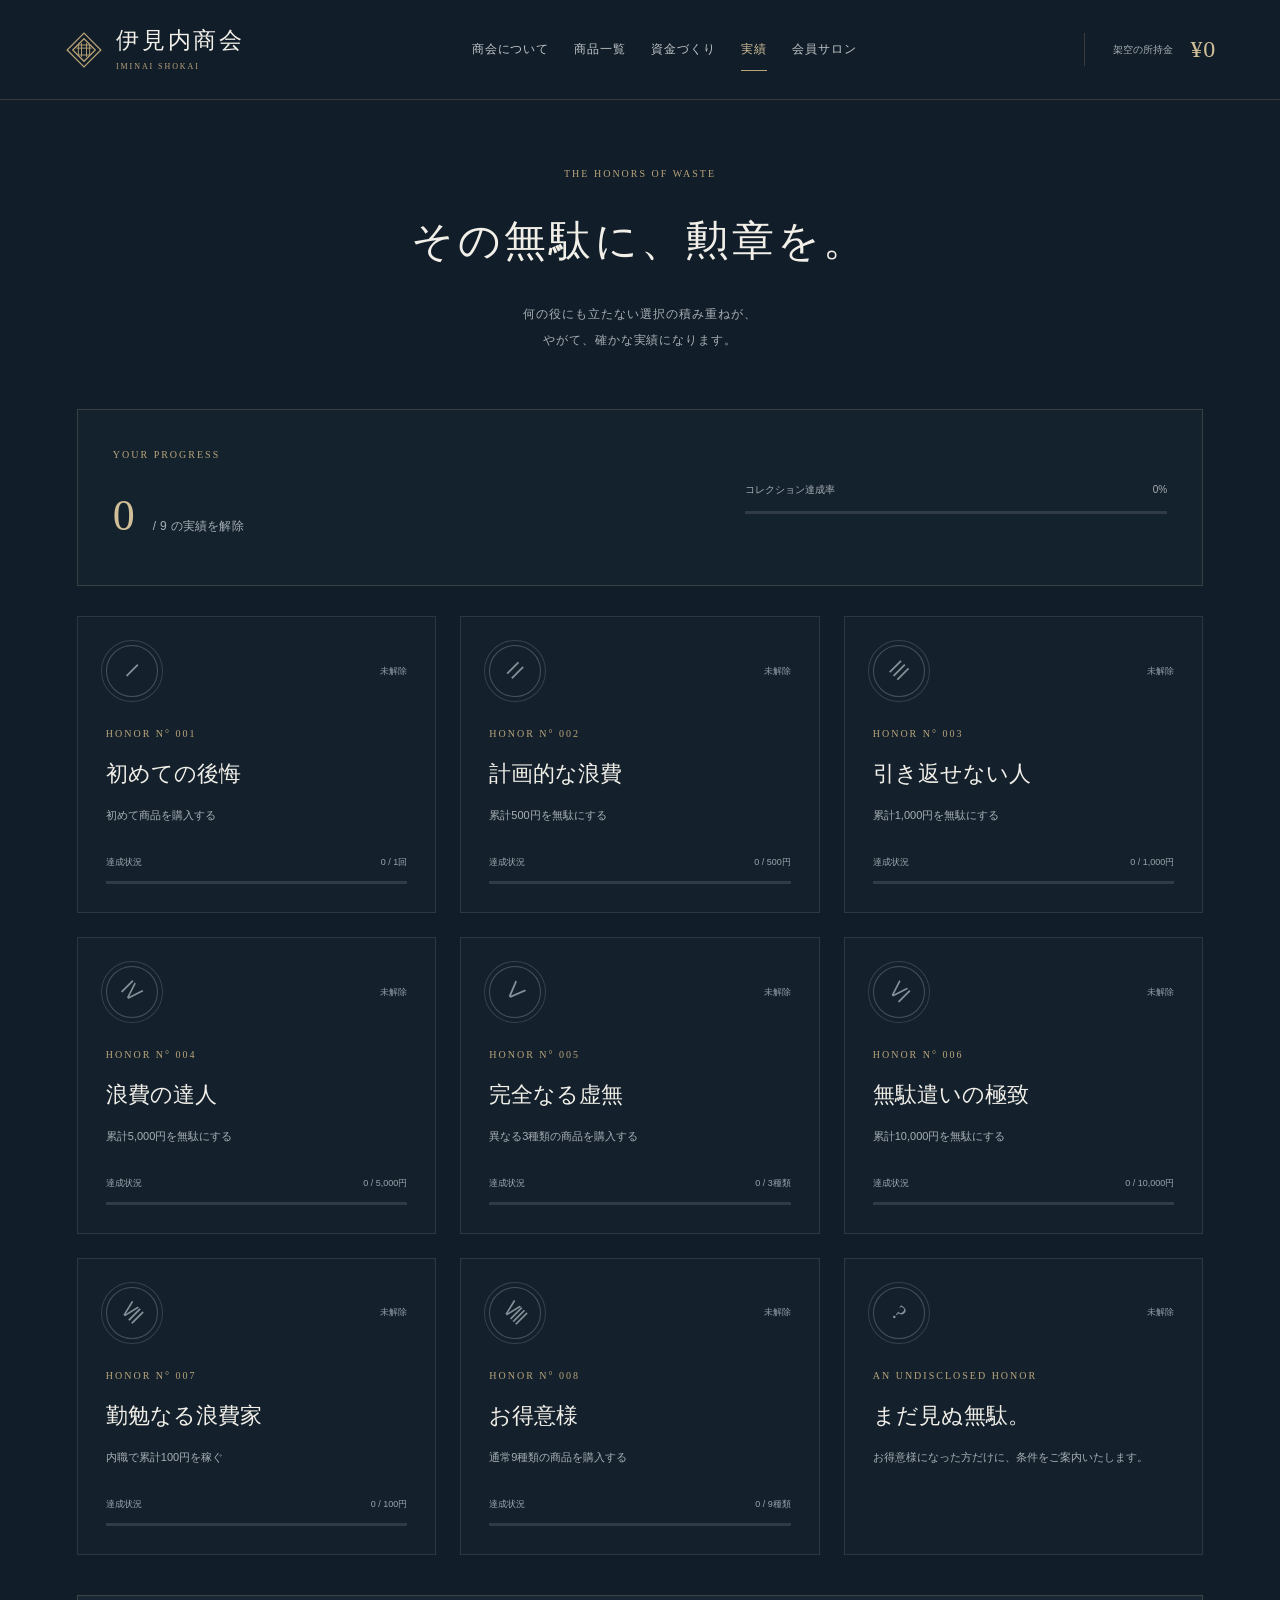
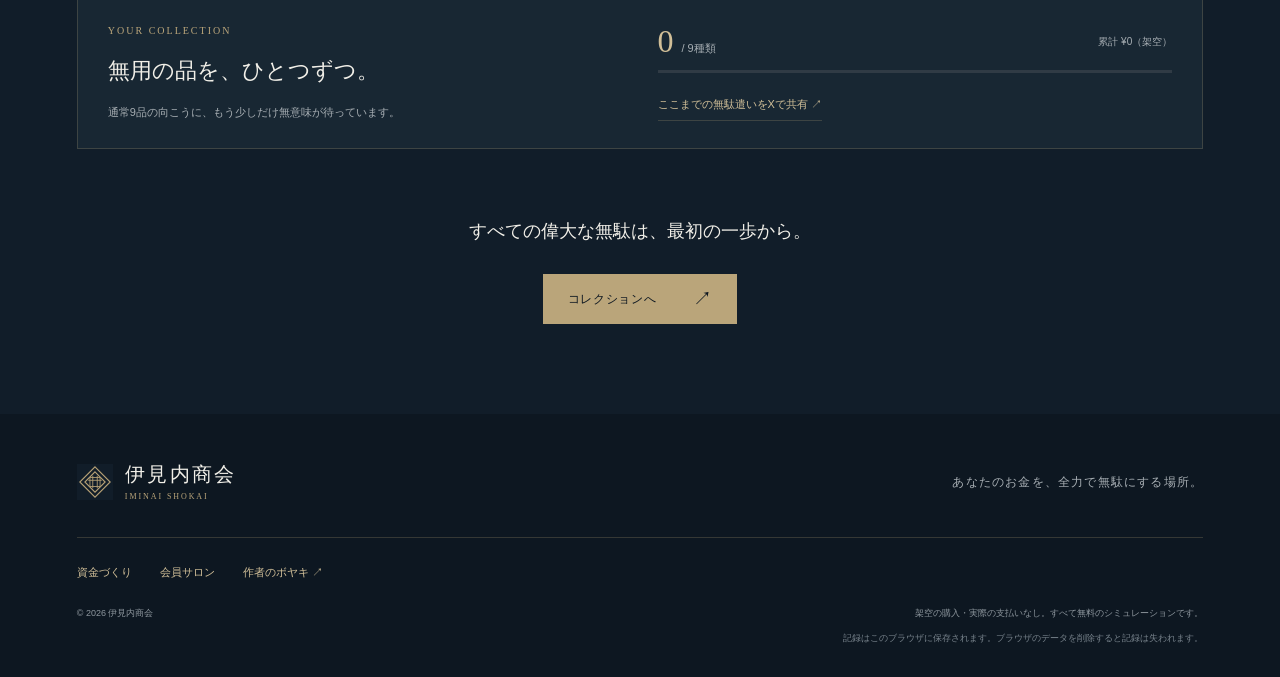
==== commit e99c8e12: "Replace dice with pointless envelope work and a secret final product" ====
--- a/achievements.html
+++ b/achievements.html
@@ -33,13 +33,13 @@
 <span class="eyebrow">YOUR PROGRESS</span>
 <h2>
 <span id="unlocked-count">0</span>
-<small> / <span data-achievement-total>8</span> の実績を解除</small>
+<small> / <span data-achievement-total>9</span> の実績を解除</small>
 </h2>
 </div>
 <div class="overall-progress">
 <label for="overall-progress">コレクション達成率 <span id="overall-percent">0%</span>
 </label>
-<progress id="overall-progress" max="8" value="0">0 / 8</progress>
+<progress id="overall-progress" max="9" value="0">0 / 9</progress>
 </div>
 </div>
 <div class="achievement-grid" id="achievements-list">
--- a/css/experience.css
+++ b/css/experience.css
@@ -37,54 +37,54 @@
 .completion-announcement { border: 1px solid var(--gold); padding: 20px; margin: 0 0 28px; text-align: center; }
 .completion-announcement > p:not(.eyebrow) { font: 15px/2 var(--serif); color: var(--gold-light); margin: 13px 0; }
 .earning-section { padding-top: 10px; }
+.pointless-work-grid { display: grid; grid-template-columns: 1.3fr 1fr; gap: 34px; align-items: start; }
+.work-title-row { display: flex; align-items: center; justify-content: space-between; gap: 20px; margin-bottom: 15px; }
+.phase-label { font: 10px Georgia, serif; letter-spacing: .12em; color: var(--gold); border: 1px solid var(--line); padding: 8px 11px; white-space: nowrap; }
+.envelope-table { min-height: 300px; position: relative; display: grid; place-content: center; padding: 55px 0 30px; background: #12202c; margin: 25px 0; border: 1px solid #baa57a12; }
+.work-envelope { --gesture-progress: 0; position: relative; width: min(290px, 65vw); height: 175px; border: 0; background: transparent; touch-action: none; user-select: none; -webkit-user-select: none; cursor: pointer; perspective: 700px; padding: 20px 0 0; }
+.envelope-paper { display: block; width: 100%; height: 100%; position: relative; background: linear-gradient(135deg, #e9e2d1, #c9bc9d); border: 1px solid #b5a37c; box-shadow: 0 12px 20px #0004; }
+.envelope-paper::after { content: ''; position: absolute; inset: 30% 0 0; border: 1px solid #b5a37c80; clip-path: polygon(0 100%, 50% 0, 100% 100%); pointer-events: none; }
+.paper-brand { position: absolute; left: 0; right: 0; bottom: 23px; font: 13px var(--serif); letter-spacing: .18em; color: #77633d; }
+.paper-brand small { display: block; font: 7px Georgia, serif; letter-spacing: .17em; margin-top: 7px; }
+.work-flap { position: absolute; top: 0; left: -1px; right: -1px; height: 95px; background: linear-gradient(#eee7d7, #d9ccaf); clip-path: polygon(0 0, 100% 0, 50% 100%); transform-origin: center top; transform: rotateX(180deg); transition: transform .25s ease; backface-visibility: visible; z-index: 2; }
+.work-envelope[data-phase="peel"] .work-flap { transform: rotateX(calc(var(--gesture-progress) * -170deg)); }
+.glue-track { position: absolute; left: 8%; right: 8%; top: -4px; height: 7px; border-bottom: 2px dashed #a9956b; z-index: 3; }
+.glue-fill { display: block; height: 6px; width: calc(var(--gesture-progress) * 100%); background: #fff5d6; box-shadow: 0 0 0 1px #c5b68e; }
+.work-envelope[data-phase="peel"] .glue-track { opacity: .2; }
+.envelope-seal { display: none; position: absolute; top: 74px; left: calc(50% - 15px); width: 30px; height: 30px; background: #9e8455; border-radius: 50%; color: #f5e9cc; font: 14px/30px var(--serif); z-index: 4; }
+.work-envelope[data-phase="peel"] .envelope-seal { display: block; opacity: calc(1 - var(--gesture-progress)); }
+.table-caption { position: absolute; bottom: 13px; left: 10px; right: 10px; text-align: center; color: #9aa1a2; font-size: 9px; letter-spacing: .04em; }
+.rate-card, .work-manual { padding: 32px; background: #14222e; border: 1px solid var(--line); }
+.rate-plan { font: 24px/1.8 var(--serif); margin-top: 15px; }
+.current-rate { margin: 14px 0 24px; }
+.current-rate strong { color: var(--gold-light); font: 48px Georgia, serif; }
+.current-rate span { display: block; font-size: 10px; color: var(--muted); margin-top: 8px; }
+.rate-card > p:not([class]) { font-size: 12px; color: var(--muted); line-height: 2.2; margin-bottom: 24px; }
+.work-manual { margin-top: 25px; }
+.work-manual h3 { font-size: 22px; margin: 18px 0 22px; }
+.work-manual ol { padding-left: 20px; color: var(--gold); }
+.work-manual li { padding: 0 0 20px 6px; }
+.work-manual li strong { color: var(--paper); font-size: 12px; font-weight: 400; }
+.work-manual li span { display: block; color: var(--muted); font-size: 11px; margin-top: 8px; }
+.member-benefit p strong { font: 34px Georgia, serif; color: var(--gold-light); }
+.private-collection { margin-top: 75px; border: 1px solid var(--gold); padding: 45px; background: #1c272e; display: grid; grid-template-columns: 1fr 1fr; gap: 65px; align-items: center; scroll-margin-top: 30px; }
+.private-collection[hidden] { display: none; }
+.invitation-copy h2 { margin: 25px 0; font-size: 35px; }
+.invitation-copy > p:not(.eyebrow) { color: #c2c0b7; font-size: 13px; line-height: 2.4; margin-bottom: 25px; }
+.private-product { min-width: 0; }
 .earning-wallet { display: flex; justify-content: space-between; align-items: center; gap: 25px; border-top: 1px solid var(--line); border-bottom: 1px solid var(--line); padding: 23px 0; margin-bottom: 35px; }
 .earning-wallet > span { color: var(--muted); font-size: 12px; }
 .earning-wallet > strong { color: var(--gold-light); font: 36px Georgia, serif; margin-right: auto; }
-.earning-grid { display: grid; grid-template-columns: 1fr 1fr; gap: 30px; }
 .earning-card { border: 1px solid var(--line); padding: 38px; background: #172531; min-width: 0; }
 .earning-card h2 { margin: 13px 0 7px; }
 .earning-lead { font: 17px/1.8 var(--serif); margin-bottom: 16px; }
 .earning-card .subtle { line-height: 2.2; }
-.work-illustration { height: 225px; display: grid; place-content: center; }
-.envelope { position: relative; width: 210px; height: 135px; background: #e7e0cf; box-shadow: 0 12px 25px #0003; border: 1px solid #c0b494; overflow: hidden; display: flex; align-items: end; justify-content: center; padding-bottom: 13px; }
-.envelope::before { content: ''; position: absolute; width: 150px; height: 150px; transform: rotate(45deg); left: 29px; top: -100px; border: 1px solid #b6a989; background: #f1ebde; }
-.envelope span { font: 11px var(--serif); letter-spacing: .2em; color: #86754e; }
-.envelope.stamped { animation: envelope-stamp .3s ease; }
 .work-result { min-height: 48px; text-align: center; font-size: 11px; margin: 18px 0; color: var(--gold-light); }
 .mini-stats { display: grid; grid-template-columns: 1fr 1fr; padding: 23px 0; border-top: 1px solid var(--line); border-bottom: 1px solid var(--line); margin: 10px 0 20px; gap: 15px; }
 .mini-stats span { display: block; font-size: 10px; color: var(--muted); }
 .mini-stats strong { font: 23px/2 Georgia, serif; color: var(--gold-light); }
 .mini-stats b { font-weight: 400; }
-.dice-stage { display: flex; align-items: center; justify-content: center; gap: 25px; height: 150px; }
-.die { display: grid; place-content: center; width: 68px; height: 68px; color: #22313b; background: #eee8d9; border-radius: 6px; font: 53px/1 Georgia, 'Segoe UI Symbol', sans-serif; box-shadow: 0 4px 0 #b9ac91; }
-.rolling .die { animation: dice-roll .24s ease-in-out infinite alternate; }
-.rolling .die:last-child { animation-delay: .12s; }
-.field-label { display: flex; justify-content: space-between; gap: 10px; font-size: 11px; }
-.field-label span { color: var(--muted); font-size: 9px; }
-.stake-input { display: flex; align-items: center; gap: 14px; padding: 9px 14px; border: 1px solid var(--line); margin: 10px 0 17px; background: var(--deep); }
-.stake-input > span { font: 22px Georgia, serif; color: var(--gold); }
-.stake-input input { background: transparent; border: 0; width: 100%; min-width: 0; color: var(--paper); font-size: 20px; padding: 4px; }
-.stake-input input:focus-visible { outline: 1px solid var(--gold); outline-offset: 3px; }
-.choice-fieldset { border: 0; margin: 0 0 22px; padding: 0; display: flex; gap: 14px; }
-.choice-fieldset legend { font-size: 10px; color: var(--muted); margin-bottom: 9px; }
-.choice-fieldset label { flex: 1; cursor: pointer; position: relative; }
-.choice-fieldset input { position: absolute; opacity: 0; }
-.choice-fieldset label > span { display: flex; gap: 12px; justify-content: center; align-items: center; border: 1px solid var(--line); padding: 10px; font: 11px Georgia, serif; }
-.choice-fieldset strong { font: 26px var(--serif); }
-.choice-fieldset small { font: 10px var(--sans); color: var(--muted); }
-.choice-fieldset input:checked + span { border-color: var(--gold); color: var(--gold-light); background: #baa57a12; }
-.choice-fieldset input:focus-visible + span { outline: 2px solid var(--gold); outline-offset: 4px; }
-.dice-result { margin: 18px 0; min-height: 52px; font-size: 12px; line-height: 2; }
-.win { color: var(--gold-light); }
-.loss { color: #c3b9b4; }
-.earning-history-heading { margin-top: 65px; }
-.round-list { max-height: 360px; overflow: auto; }
-.round-row { display: grid; grid-template-columns: 1.4fr 1fr 1fr .6fr; gap: 20px; padding: 17px 10px; border-bottom: 1px solid var(--line); font-size: 11px; }
-.round-row time { color: var(--muted); font-size: 10px; }
-.round-row strong { text-align: right; font-weight: 500; }
 .quiet-empty { text-align: center; padding: 35px 20px; border: 1px solid var(--line); color: var(--muted); font-size: 12px; }
-.earning-bottom { display: flex; justify-content: space-between; gap: 25px; margin-top: 40px; padding-top: 25px; border-top: 1px solid var(--line); }
-.earning-bottom p { font-size: 11px; color: var(--muted); }
 .membership-section { padding-top: 10px; }
 .member-status { border: 1px solid var(--line); padding: 28px 34px; display: flex; justify-content: space-between; align-items: center; gap: 25px; margin-bottom: 35px; background: #172531; }
 .member-status h2 { font-size: 26px; margin: 10px 0; }
@@ -99,10 +99,10 @@
 .plan-price small { display: block; font: 10px/2 var(--sans); color: var(--muted); margin-top: 8px; }
 .plan-card ul { list-style: none; padding: 0; margin: 22px 0; font-size: 11px; color: #bdc3c6; line-height: 2.6; }
 .plan-card li::before { content: '✓'; color: var(--gold); margin-right: 9px; }
-.future-benefit { padding: 18px 0; border-top: 1px solid var(--line); margin-bottom: 18px; min-height: 119px; }
-.future-benefit > span { font-size: 9px; color: var(--gold-light); letter-spacing: .07em; }
-.future-benefit p { font-size: 11px; color: var(--muted); margin-top: 8px; }
-.future-benefit small { display: block; color: var(--muted); font-size: 9px; margin-top: 6px; }
+.member-benefit { padding: 18px 0; border-top: 1px solid var(--line); margin-bottom: 18px; min-height: 119px; }
+.member-benefit > span { font-size: 9px; color: var(--gold-light); letter-spacing: .07em; }
+.member-benefit p { font-size: 11px; color: var(--muted); margin-top: 8px; }
+.member-benefit small { display: block; color: var(--muted); font-size: 9px; margin-top: 6px; }
 .membership-faq { max-width: 850px; margin: 70px auto 0; }
 .membership-faq h2 { margin: 15px 0 30px; }
 .membership-faq details { padding: 21px 0; border-top: 1px solid var(--line); font-size: 13px; }
@@ -148,8 +148,6 @@
 .missing-product { text-align: center; padding: 80px 10px; }
 .missing-product h1 { font-size: 30px; margin: 25px 0; }
 .missing-product p:not(.eyebrow) { font-size: 12px; color: var(--muted); margin-bottom: 30px; }
-@keyframes envelope-stamp { 50% { transform: translateY(6px) rotate(-2deg); } }
-@keyframes dice-roll { from { transform: rotate(-8deg) translateY(-5px); } to { transform: rotate(8deg) translateY(4px); } }
 @media (max-width: 1100px) {
   .site-header { gap: 18px; }
   .site-header nav { gap: 18px; }
@@ -161,6 +159,17 @@
   .detail-copy h1 { font-size: 29px; }
 }
 @media (max-width: 760px) {
+  .pointless-work-grid { grid-template-columns: 1fr; gap: 25px; }
+  .work-title-row { gap: 10px; }
+  .phase-label { font-size: 8px; padding: 6px; }
+  .envelope-table { min-height: 260px; margin-left: -10px; margin-right: -10px; }
+  .work-envelope { width: min(245px, 62vw); height: 155px; }
+  .work-flap { height: 82px; }
+  .work-envelope[data-phase="peel"] .envelope-seal { top: 61px; }
+  .table-caption { font-size: 8px; }
+  .rate-card, .work-manual { padding: 26px; }
+  .private-collection { grid-template-columns: 1fr; padding: 25px; gap: 30px; margin-top: 50px; }
+  .invitation-copy h2 { font-size: 29px; }
   .site-header { min-width: 0; }
   .site-header nav { min-width: 0; overflow-x: auto; justify-content: flex-start; gap: 25px; scrollbar-width: thin; }
   .site-header nav a { flex-shrink: 0; font-size: 10px; }
@@ -181,21 +190,14 @@
   .earning-wallet > span { width: 100%; font-size: 10px; }
   .earning-wallet > strong { font-size: 32px; }
   .earning-wallet .text-link { font-size: 10px; }
-  .earning-grid { grid-template-columns: 1fr; gap: 25px; }
   .earning-card { padding: 26px; }
   .earning-card h2 { font-size: 29px; }
   .earning-lead { font-size: 16px; }
-  .work-illustration { height: 200px; }
-  .field-label { flex-wrap: wrap; }
-  .choice-fieldset label > span { gap: 8px; }
-  .round-row { grid-template-columns: 1fr 1fr; gap: 8px 15px; font-size: 10px; }
-  .round-row strong { text-align: left; }
-  .earning-bottom { flex-direction: column; gap: 16px; }
   .member-status { padding: 25px; flex-wrap: wrap; }
   .member-status h2 { font-size: 23px; }
   .plan-grid { grid-template-columns: 1fr; }
   .plan-card { padding: 30px; }
-  .future-benefit { min-height: auto; }
+  .member-benefit { min-height: auto; }
   .membership-faq details { font-size: 12px; }
   .author-copy h2 { font-size: 30px; }
   .author-copy > p:not(.eyebrow) { font-size: 12px; }
@@ -213,5 +215,5 @@
   .breadcrumb { font-size: 9px; gap: 10px; }
 }
 @media (prefers-reduced-motion: reduce) {
-  .envelope.stamped, .rolling .die { animation: none; }
+  .work-flap { transition: none; }
 }
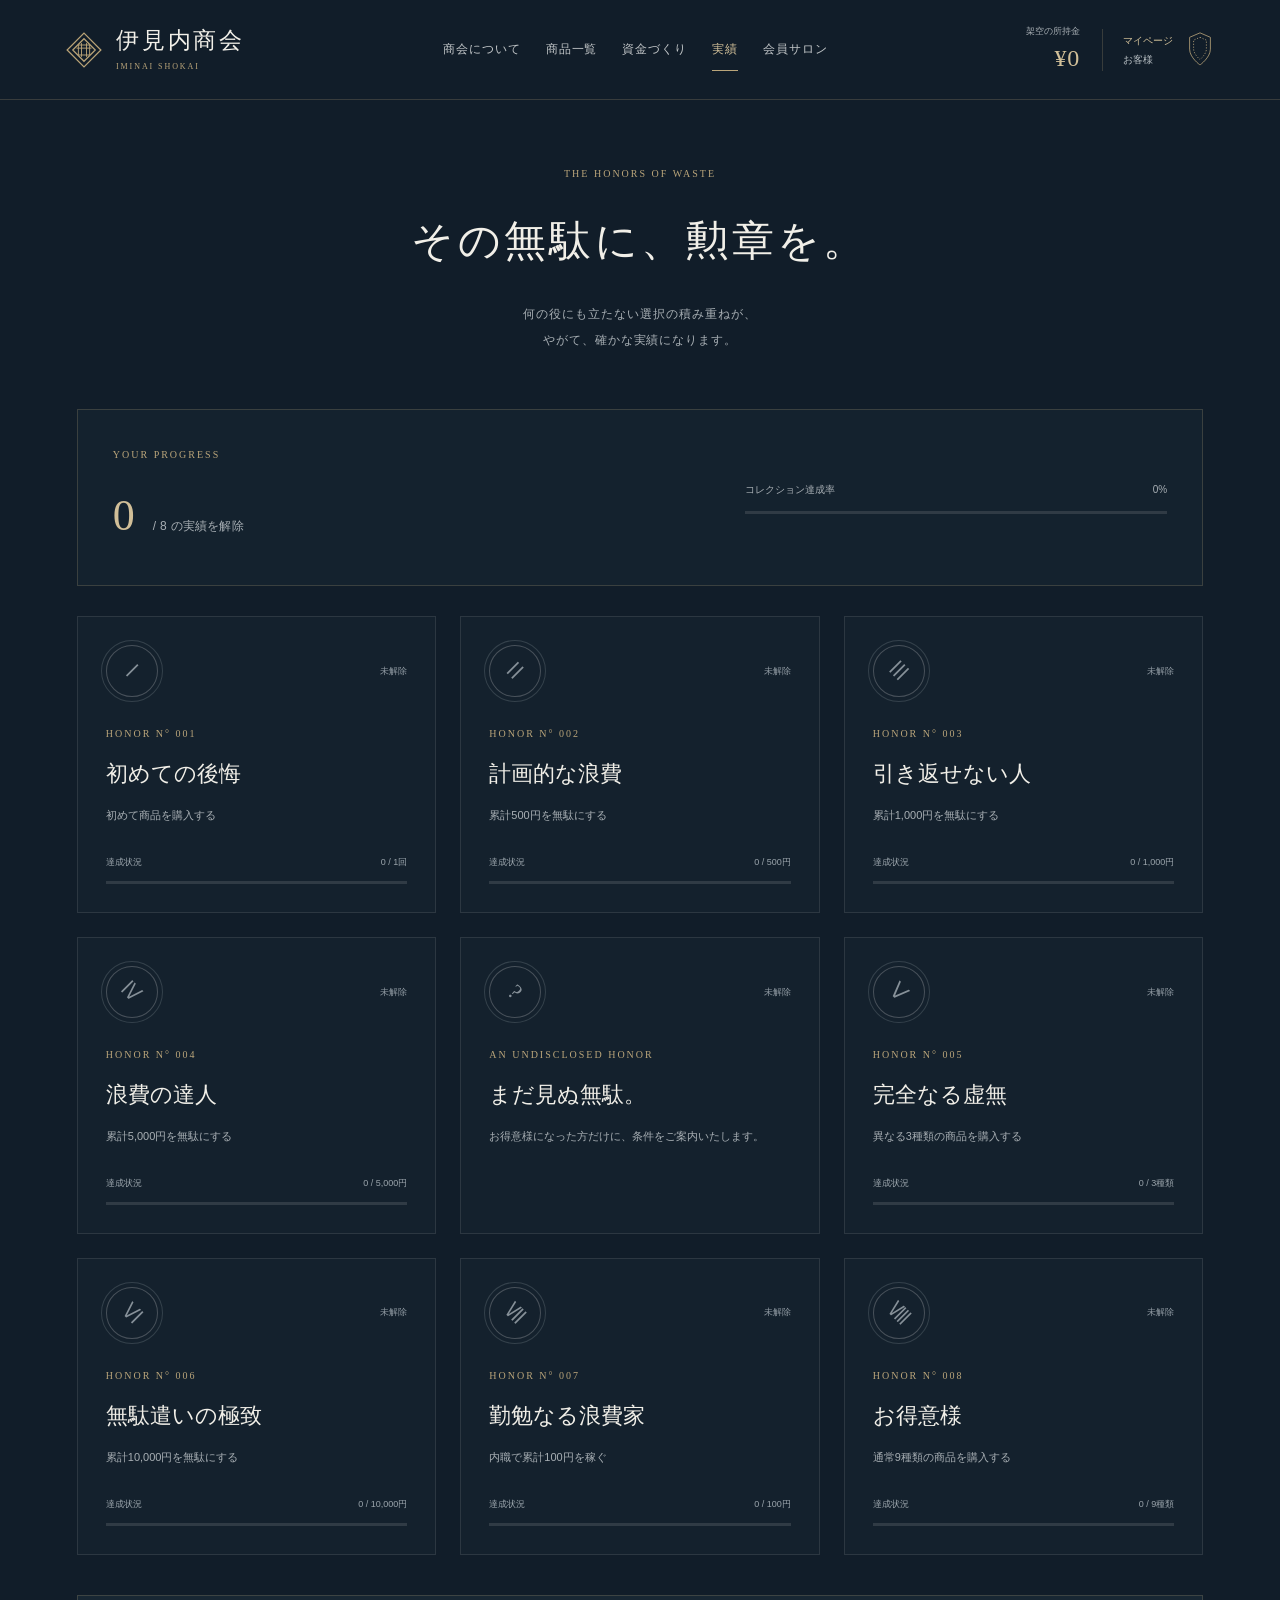
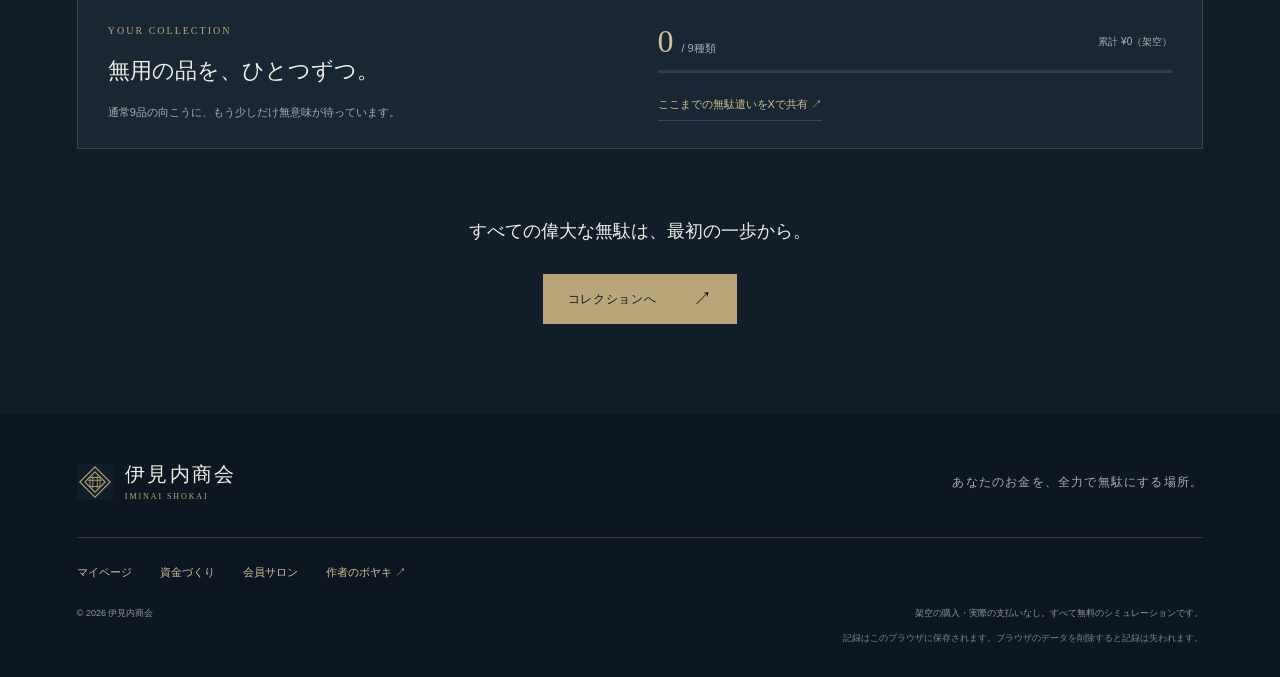
==== commit 7899324d: "Add realistic product photos, fictional dues and centered secret honor" ====
--- a/achievements.html
+++ b/achievements.html
@@ -33,13 +33,13 @@
 <span class="eyebrow">YOUR PROGRESS</span>
 <h2>
 <span id="unlocked-count">0</span>
-<small> / <span data-achievement-total>9</span> の実績を解除</small>
+<small> / <span data-achievement-total>8</span> の実績を解除</small>
 </h2>
 </div>
 <div class="overall-progress">
 <label for="overall-progress">コレクション達成率 <span id="overall-percent">0%</span>
 </label>
-<progress id="overall-progress" max="9" value="0">0 / 9</progress>
+<progress id="overall-progress" max="8" value="0">0 / 8</progress>
 </div>
 </div>
 <div class="achievement-grid" id="achievements-list">
--- a/css/experience.css
+++ b/css/experience.css
@@ -1,5 +1,50 @@
 /* Shared extensions for the earning room, salon, collection and product stories. */
 .site-header nav { gap: 25px; }
+.account-hub { display: flex; align-items: center; gap: 22px; flex-shrink: 0; }
+.account-hub .header-wallet { display: flex; flex-direction: column; align-items: end; gap: 2px; border: 0; padding: 0; }
+.account-hub .header-wallet > span { display: block; font-size: 9px; }
+.account-hub .header-wallet strong { font-size: 24px; }
+.header-profile { display: flex; align-items: center; gap: 11px; padding-left: 20px; border-left: 1px solid var(--line); min-height: 42px; }
+.header-profile-copy > span { display: block; font-size: 10px; color: var(--gold-light); }
+.header-profile-copy strong { display: block; font-weight: 400; font-size: 10px; color: #bac1c5; max-width: 84px; overflow: hidden; text-overflow: ellipsis; white-space: nowrap; }
+.header-profile:hover .header-profile-copy > span, .header-profile[aria-current] .header-profile-copy > span { color: var(--paper); }
+.member-insignia { object-fit: contain; flex-shrink: 0; }
+.header-profile .member-insignia { width: 32px; height: 40px; }
+.plan-insignia { display: flex; align-items: center; gap: 18px; margin: 0 0 25px; }
+.plan-insignia .member-insignia { width: 68px; height: 82px; }
+.plan-grid .plan-card h2 { font-size: 24px; line-height: 1.8; overflow-wrap: anywhere; }
+.member-current-insignia + div { margin-right: auto; }
+.member-current-insignia .member-insignia { width: 58px; height: 70px; }
+.insignia-note { font-size: 10px; color: var(--muted); margin: 24px 0 0; }
+.mypage-section { padding-top: 5px; }
+.profile-grid { display: grid; grid-template-columns: .8fr 1.2fr; gap: 35px; align-items: start; }
+.profile-card { text-align: center; border: 1px solid var(--line); background: #172531; padding: 35px; }
+.profile-insignia { display: flex; justify-content: center; margin: 25px 0; }
+.profile-insignia .member-insignia { width: 112px; height: 134px; }
+.profile-card h2 { font-size: 27px; line-height: 1.9; overflow-wrap: anywhere; }
+.profile-rank { color: var(--gold-light); font: 16px/2 var(--serif); margin-top: 12px; }
+.profile-insignia-description { color: var(--muted); font-size: 10px; margin-top: 10px; }
+.profile-ledger { margin: 28px 0; text-align: left; }
+.profile-ledger > div { display: flex; align-items: center; justify-content: space-between; gap: 18px; padding: 15px 0; border-top: 1px solid var(--line); }
+.profile-ledger dt { color: var(--muted); font-size: 10px; }
+.profile-ledger dd { font: 21px Georgia, serif; color: var(--gold-light); margin: 0; }
+.profile-ledger > div:last-child dd { font: 12px var(--sans); }
+.profile-edit, .named-certificate { padding: 32px; border: 1px solid var(--line); }
+.profile-edit h2, .named-certificate h2 { font-size: 26px; margin: 15px 0 25px; }
+.profile-edit label { display: block; font-size: 12px; margin-bottom: 12px; }
+.profile-edit input { display: block; width: 100%; background: var(--deep); border: 1px solid var(--line); color: var(--paper); font: 17px/1.5 var(--sans); padding: 14px; border-radius: 0; }
+.profile-edit input:focus-visible { outline: 1px solid var(--gold); outline-offset: 3px; }
+.profile-edit input[aria-invalid="true"] { border-color: #c39888; }
+.name-help-row { display: flex; flex-wrap: wrap; justify-content: space-between; gap: 8px; margin-top: 10px; font-size: 10px; color: var(--muted); }
+.name-preview { font-size: 11px; color: var(--muted); margin: 25px 0; padding: 18px 0; border-top: 1px solid var(--line); border-bottom: 1px solid var(--line); overflow-wrap: anywhere; }
+.name-preview strong { display: block; font: 20px/1.8 var(--serif); color: var(--gold-light); margin-top: 10px; }
+.profile-feedback { min-height: 28px; font-size: 11px; color: var(--gold-light); margin: 17px 0; }
+.profile-edit .fine + .fine { margin-top: 12px; }
+.named-certificate { margin-top: 25px; background: #14222e; }
+.named-certificate > p:not(.eyebrow) { color: var(--muted); font-size: 12px; line-height: 2.2; margin-bottom: 20px; }
+.named-certificate .text-link { margin-top: 18px; }
+.mypage-section #collection-status { margin-top: 40px; }
+[hidden] { display: none !important; }
 .footer-links { display: flex; flex-wrap: wrap; gap: 28px; margin-top: 24px; font-size: 11px; color: var(--gold-light); }
 .footer-links a:hover { text-decoration: underline; text-underline-offset: 5px; }
 .hero-art > img { object-position: center 65%; }
@@ -41,7 +86,15 @@
 .work-title-row { display: flex; align-items: center; justify-content: space-between; gap: 20px; margin-bottom: 15px; }
 .phase-label { font: 10px Georgia, serif; letter-spacing: .12em; color: var(--gold); border: 1px solid var(--line); padding: 8px 11px; white-space: nowrap; }
 .envelope-table { min-height: 300px; position: relative; display: grid; place-content: center; padding: 55px 0 30px; background: #12202c; margin: 25px 0; border: 1px solid #baa57a12; }
-.work-envelope { --gesture-progress: 0; position: relative; width: min(290px, 65vw); height: 175px; border: 0; background: transparent; touch-action: none; user-select: none; -webkit-user-select: none; cursor: pointer; perspective: 700px; padding: 20px 0 0; }
+.work-envelope { --gesture-progress: 0; position: relative; width: min(290px, 65vw); height: 175px; border: 0; background: transparent; touch-action: none; user-select: none; -webkit-user-select: none; cursor: grab; perspective: 700px; padding: 20px 0 0; }
+.work-envelope:active { cursor: grabbing; }
+.work-envelope:focus-visible { outline: 2px solid var(--gold-light); outline-offset: 10px; }
+.work-sound-row { display: flex; align-items: center; justify-content: space-between; gap: 15px; margin-top: 18px; font-size: 10px; color: var(--muted); }
+.sound-toggle { padding: 8px 12px; min-height: 40px; border: 1px solid var(--line); background: transparent; color: var(--gold-light); font-size: 10px; }
+.sound-toggle:hover { border-color: var(--gold); }
+.gesture-status { position: relative; border: 1px solid var(--line); padding: 15px 40px 15px 18px; color: var(--gold-light); font-size: 12px; }
+.gesture-status > span { position: absolute; right: 18px; top: 12px; font-size: 23px; }
+.gesture-status > small { display: block; color: var(--muted); font-size: 10px; margin-top: 5px; }
 .envelope-paper { display: block; width: 100%; height: 100%; position: relative; background: linear-gradient(135deg, #e9e2d1, #c9bc9d); border: 1px solid #b5a37c; box-shadow: 0 12px 20px #0004; }
 .envelope-paper::after { content: ''; position: absolute; inset: 30% 0 0; border: 1px solid #b5a37c80; clip-path: polygon(0 100%, 50% 0, 100% 100%); pointer-events: none; }
 .paper-brand { position: absolute; left: 0; right: 0; bottom: 23px; font: 13px var(--serif); letter-spacing: .18em; color: #77633d; }
@@ -149,6 +202,9 @@
 .missing-product h1 { font-size: 30px; margin: 25px 0; }
 .missing-product p:not(.eyebrow) { font-size: 12px; color: var(--muted); margin-bottom: 30px; }
 @media (max-width: 1100px) {
+  .site-header { height: auto; display: grid; grid-template-columns: 1fr auto; padding-top: 17px; gap: 10px 20px; }
+  .site-header nav { grid-row: 2; grid-column: 1 / -1; padding: 4px 0 12px; justify-content: center; }
+  .account-hub { grid-column: 2; grid-row: 1; }
   .site-header { gap: 18px; }
   .site-header nav { gap: 18px; }
   .site-header nav a { font-size: 11px; }
@@ -159,6 +215,19 @@
   .detail-copy h1 { font-size: 29px; }
 }
 @media (max-width: 760px) {
+  .profile-grid { grid-template-columns: 1fr; gap: 25px; }
+  .account-hub { gap: 12px; }
+  .account-hub .header-wallet strong { font-size: 20px; }
+  .account-hub .header-wallet > span { font-size: 7px; }
+  .header-profile { gap: 7px; padding-left: 12px; }
+  .header-profile-copy > span { font-size: 9px; }
+  .header-profile-copy strong { font-size: 9px; max-width: 55px; }
+  .header-profile .member-insignia { width: 27px; height: 34px; }
+  .profile-card, .profile-edit, .named-certificate { padding: 26px; }
+  .profile-edit .button { width: 100%; justify-content: center; }
+  .profile-edit h2, .named-certificate h2 { font-size: 24px; }
+  .profile-insignia .member-insignia { width: 96px; height: 115px; }
+  .member-status { justify-content: flex-start; }
   .pointless-work-grid { grid-template-columns: 1fr; gap: 25px; }
   .work-title-row { gap: 10px; }
   .phase-label { font-size: 8px; padding: 6px; }
@@ -217,3 +286,17 @@
 @media (prefers-reduced-motion: reduce) {
   .work-flap { transition: none; }
 }
+@media (max-width: 380px) {
+  .site-header { gap: 8px; }
+  .site-header .brand { gap: 6px; }
+  .site-header .brand > span { font-size: 16px; }
+  .site-header .brand img { width: 26px; height: 26px; }
+  .site-header .brand small { font-size: 6px; }
+  .account-hub { gap: 7px; }
+  .account-hub .header-wallet > span { display: none; }
+  .account-hub .header-wallet strong { font-size: 18px; }
+  .header-profile { gap: 5px; padding-left: 7px; }
+  .header-profile .member-insignia { width: 24px; height: 30px; }
+  .header-profile-copy > span { font-size: 8px; }
+  .header-profile-copy strong { max-width: 48px; }
+}
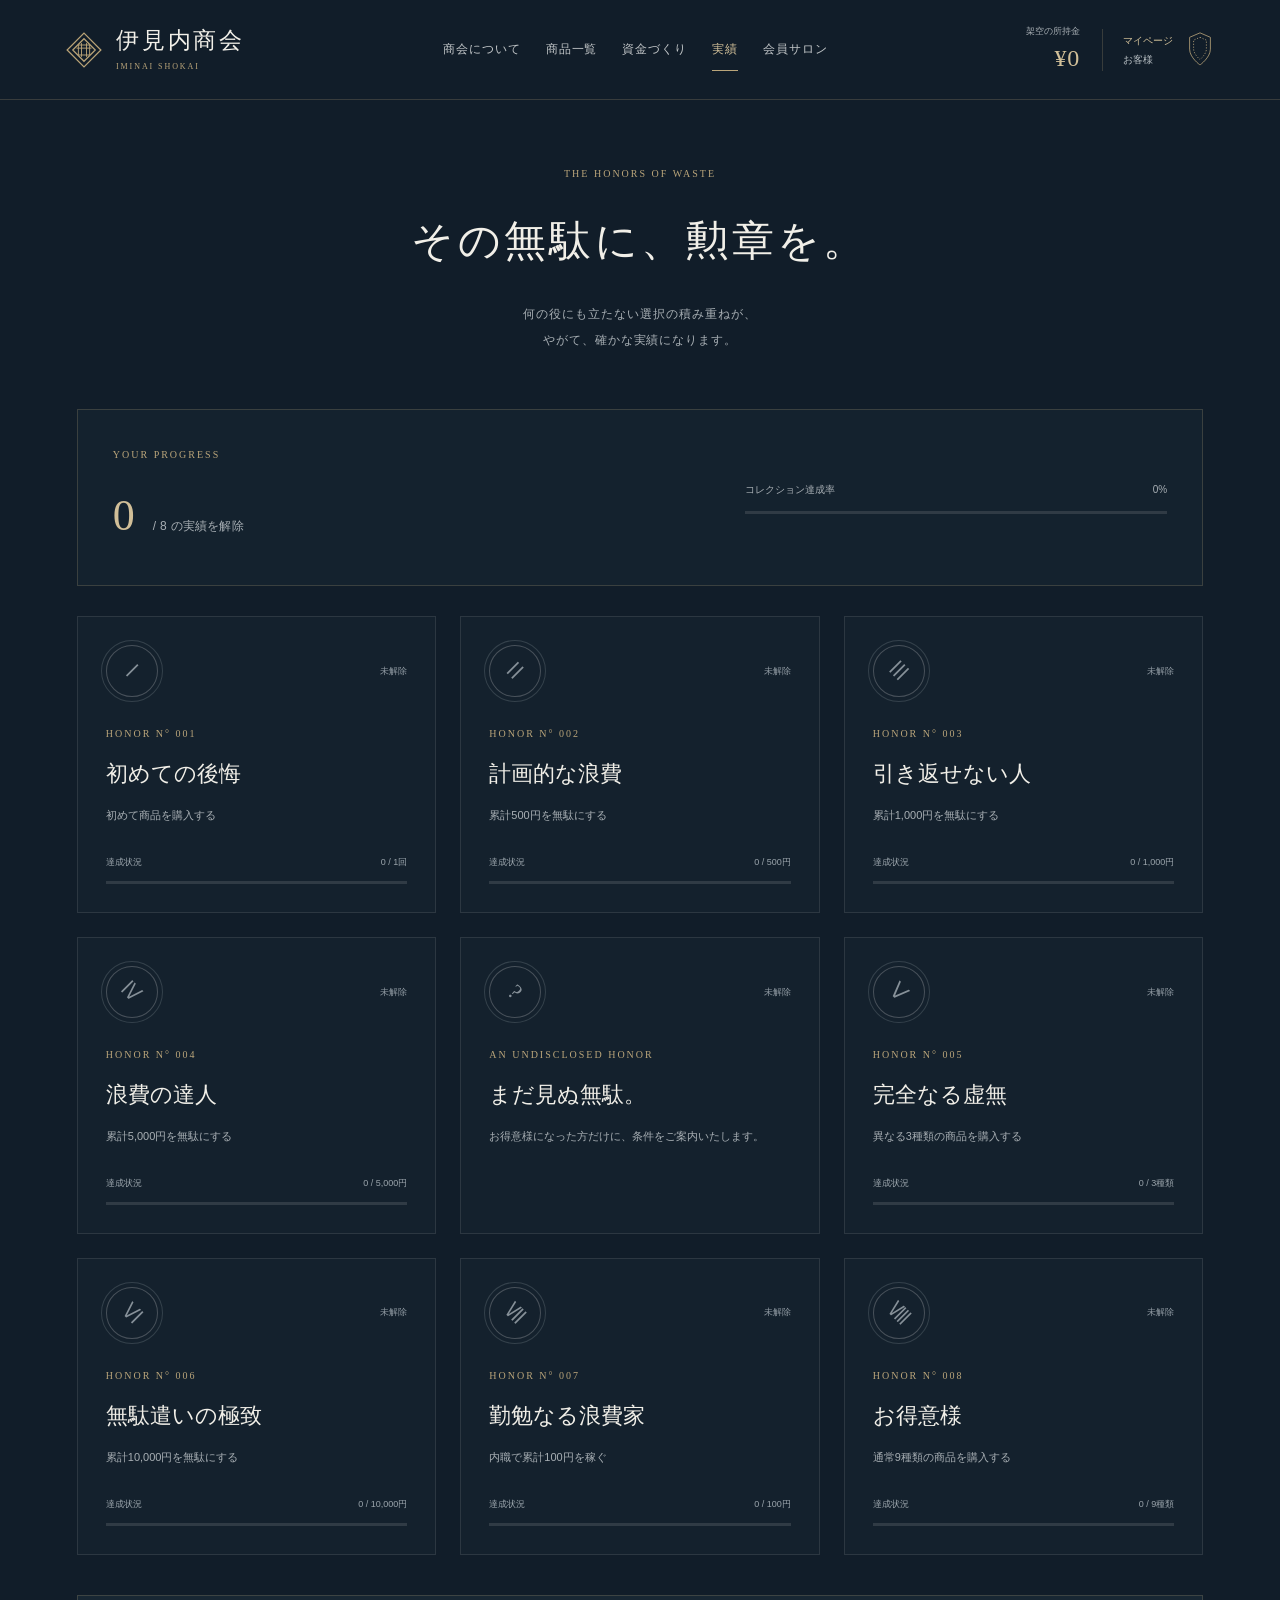
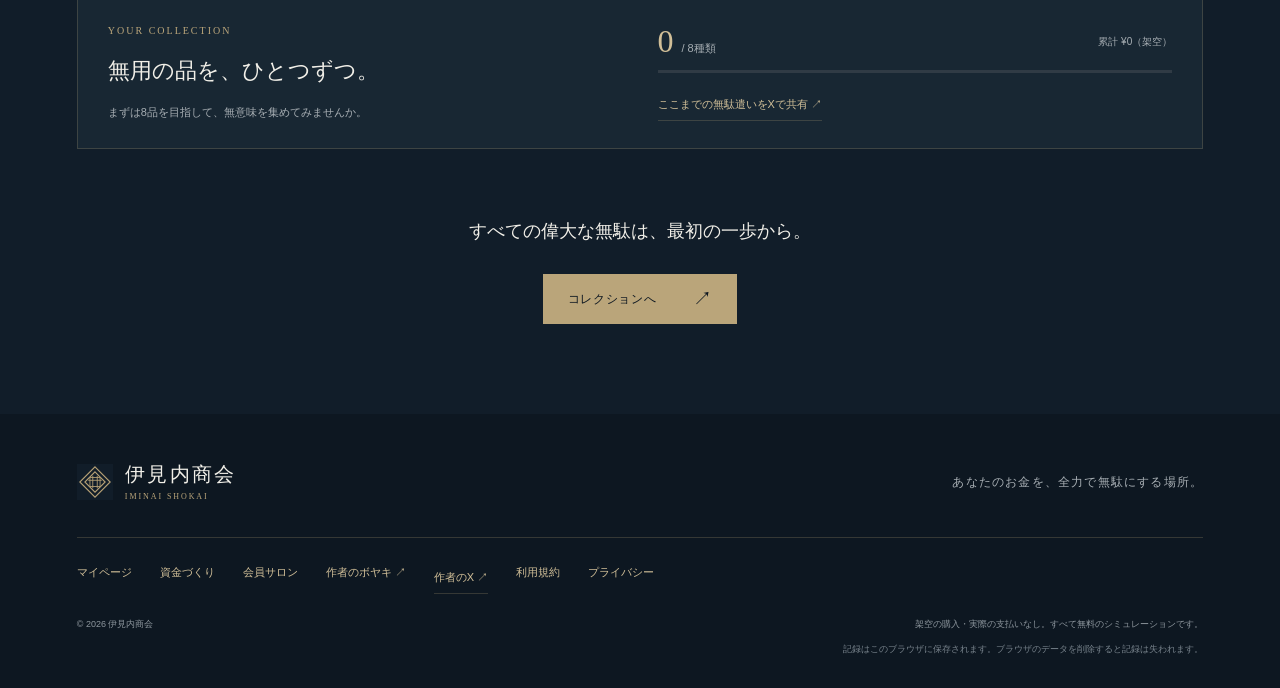
==== commit 948d7a9e: "Add creator X links, site policies and publishing guide" ====
--- a/achievements.html
+++ b/achievements.html
@@ -10,6 +10,7 @@
 <link rel="stylesheet" href="css/experience.css">
 <script defer src="js/storage.js">
 </script>
+<script defer src="js/config.js"></script>
 <script defer src="js/main.js">
 </script>
 <script defer src="js/certificate.js">
--- a/css/experience.css
+++ b/css/experience.css
@@ -120,11 +120,15 @@
 .work-manual li strong { color: var(--paper); font-size: 12px; font-weight: 400; }
 .work-manual li span { display: block; color: var(--muted); font-size: 11px; margin-top: 8px; }
 .member-benefit p strong { font: 34px Georgia, serif; color: var(--gold-light); }
-.private-collection { margin-top: 75px; border: 1px solid var(--gold); padding: 45px; background: #1c272e; display: grid; grid-template-columns: 1fr 1fr; gap: 65px; align-items: center; scroll-margin-top: 30px; }
+.private-collection { margin-top: 50px; display: grid; grid-template-columns: repeat(3, minmax(0, 1fr)); gap: 28px; align-items: start; scroll-margin-top: 30px; }
 .private-collection[hidden] { display: none; }
-.invitation-copy h2 { margin: 25px 0; font-size: 35px; }
+.invitation-copy { grid-column: 1; border-top: 1px solid var(--gold); padding-top: 28px; }
+.invitation-copy h2 { margin: 25px 0; font-size: 26px; }
 .invitation-copy > p:not(.eyebrow) { color: #c2c0b7; font-size: 13px; line-height: 2.4; margin-bottom: 25px; }
-.private-product { min-width: 0; }
+.private-product { grid-column: 2; min-width: 0; }
+@media (min-width: 761px) and (max-width: 1050px) {
+  .private-collection { column-gap: 20px; }
+}
 .earning-wallet { display: flex; justify-content: space-between; align-items: center; gap: 25px; border-top: 1px solid var(--line); border-bottom: 1px solid var(--line); padding: 23px 0; margin-bottom: 35px; }
 .earning-wallet > span { color: var(--muted); font-size: 12px; }
 .earning-wallet > strong { color: var(--gold-light); font: 36px Georgia, serif; margin-right: auto; }
@@ -167,6 +171,19 @@
 .author-copy h3 { font-size: 23px; margin-top: 50px; }
 .author-copy .author-signature { color: var(--gold-light) !important; text-align: right; padding: 30px 0; }
 .author-signature small { font-size: 10px; color: var(--muted); }
+.creator-card { margin: 48px 0; padding: 32px; border: 1px solid var(--line); background: #182733; scroll-margin-top: 30px; }
+.creator-card h2, .creator-guidelines h2 { font: 25px/1.8 var(--serif); margin: 14px 0; }
+.creator-card p:not(.eyebrow), .creator-guidelines p { color: var(--muted); font-size: 13px; line-height: 2.2; margin-bottom: 22px; }
+.creator-guidelines { margin: 40px 0; }
+.completion-author { border-top: 1px solid var(--line); padding-top: 22px; margin: 25px auto 0; }
+.completion-author p { font-size: 12px; color: var(--muted); margin-bottom: 12px; }
+.legal-copy { max-width: 860px; padding-top: 0; padding-bottom: 90px; }
+.legal-date { color: var(--muted); font-size: 11px; margin-bottom: 36px; }
+.legal-copy section { margin-bottom: 38px; scroll-margin-top: 30px; }
+.legal-copy h2 { font: 23px/1.8 var(--serif); margin-bottom: 16px; }
+.legal-copy p { color: #bdc3c6; font-size: 13px; line-height: 2.3; margin-bottom: 15px; }
+.legal-copy a { color: var(--gold-light); text-decoration: underline; text-underline-offset: 4px; }
+.legal-copy code { overflow-wrap: anywhere; }
 .breadcrumb { display: flex; flex-wrap: wrap; gap: 14px; font-size: 10px; color: var(--muted); margin-bottom: 35px; }
 .breadcrumb a { color: var(--gold-light); }
 .product-detail-section { padding-top: 35px; }
@@ -237,7 +254,8 @@
   .work-envelope[data-phase="peel"] .envelope-seal { top: 61px; }
   .table-caption { font-size: 8px; }
   .rate-card, .work-manual { padding: 26px; }
-  .private-collection { grid-template-columns: 1fr; padding: 25px; gap: 30px; margin-top: 50px; }
+  .private-collection { grid-template-columns: 1fr; gap: 30px; margin-top: 50px; }
+  .invitation-copy, .private-product { grid-column: 1; }
   .invitation-copy h2 { font-size: 29px; }
   .site-header { min-width: 0; }
   .site-header nav { min-width: 0; overflow-x: auto; justify-content: flex-start; gap: 25px; scrollbar-width: thin; }
